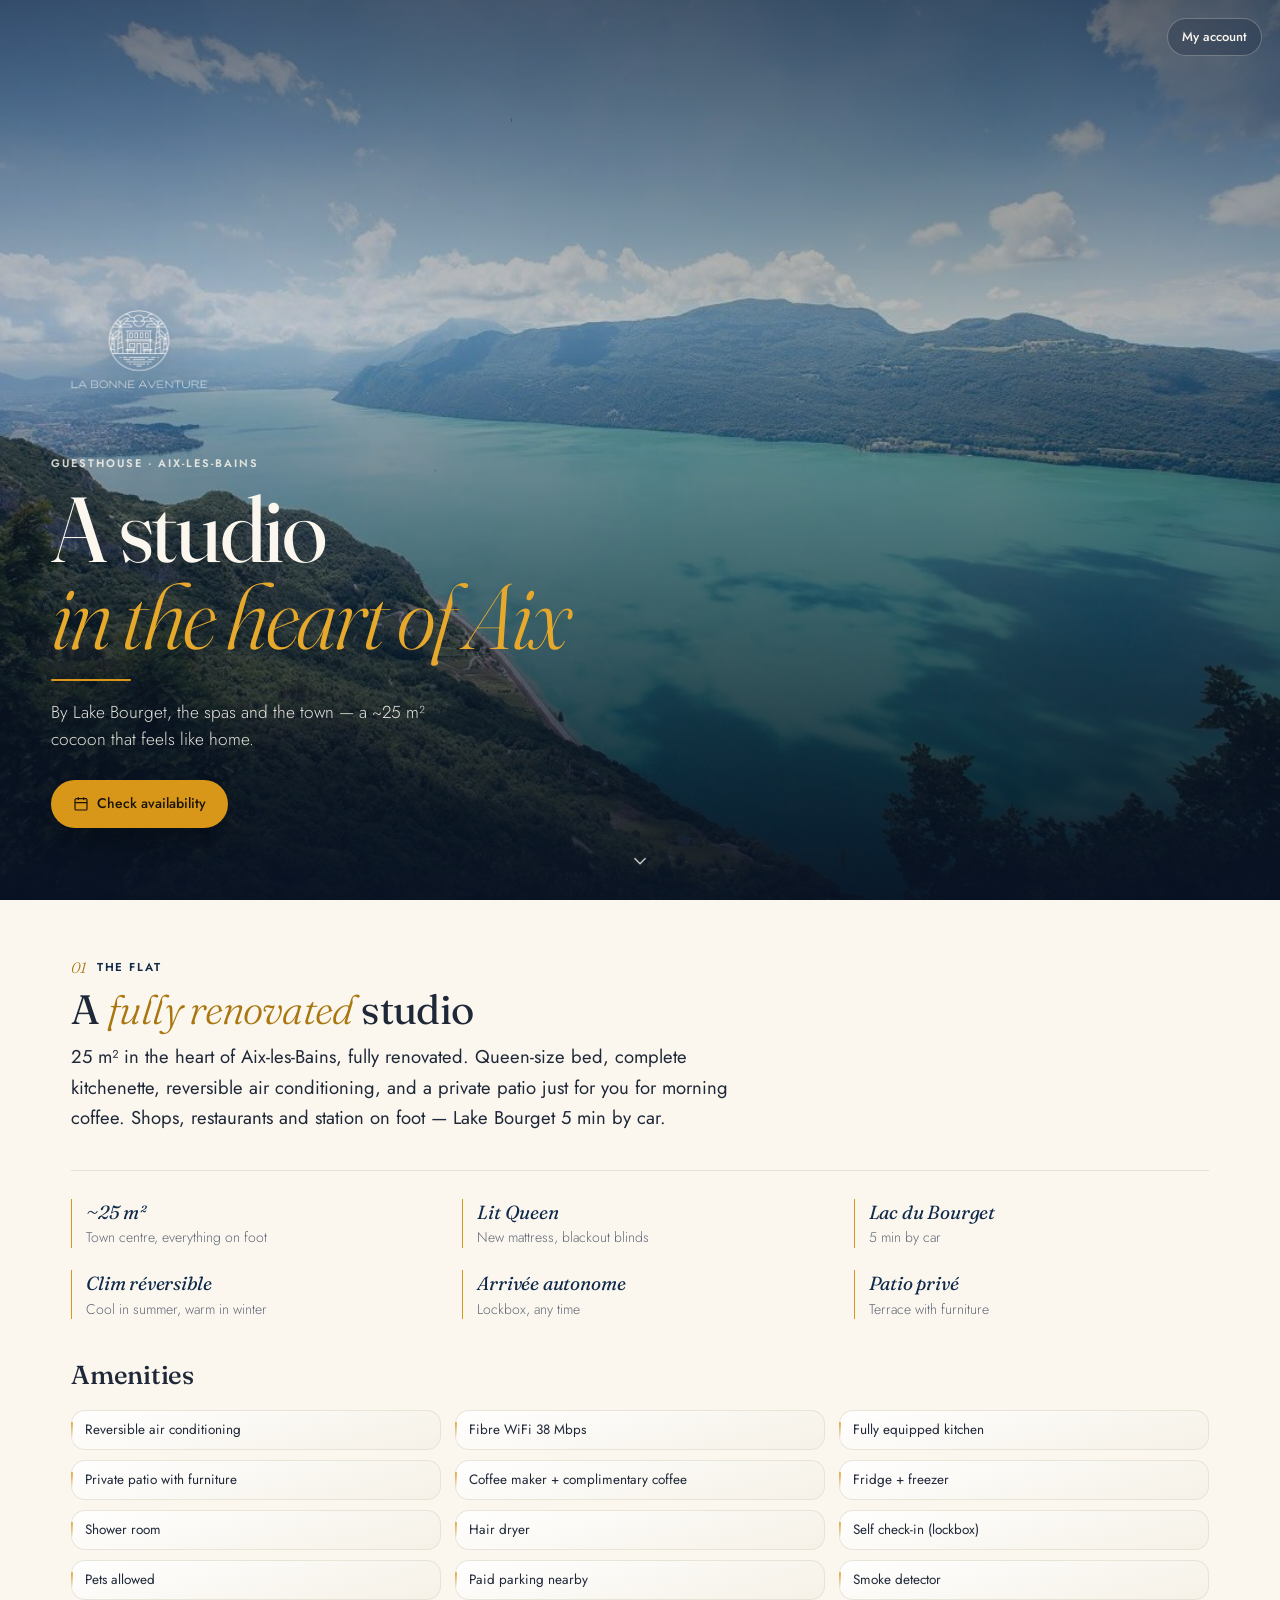
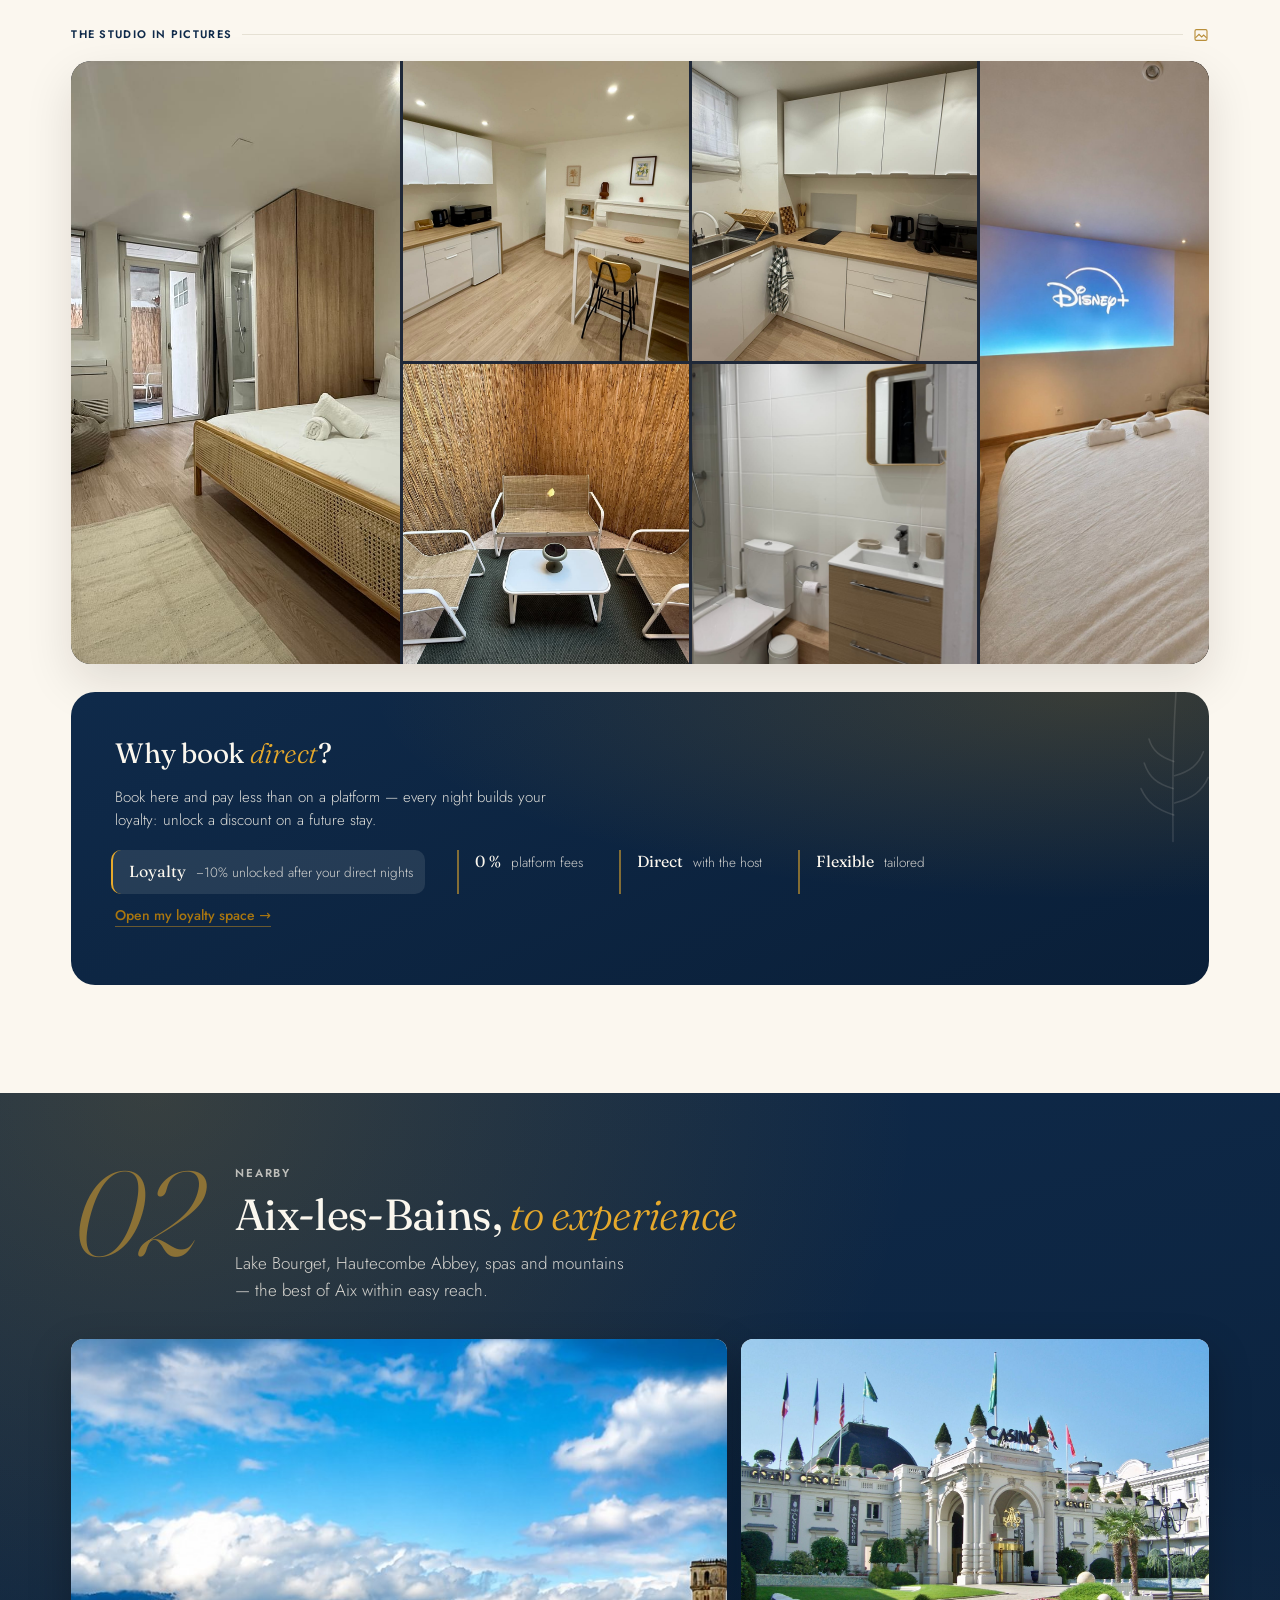
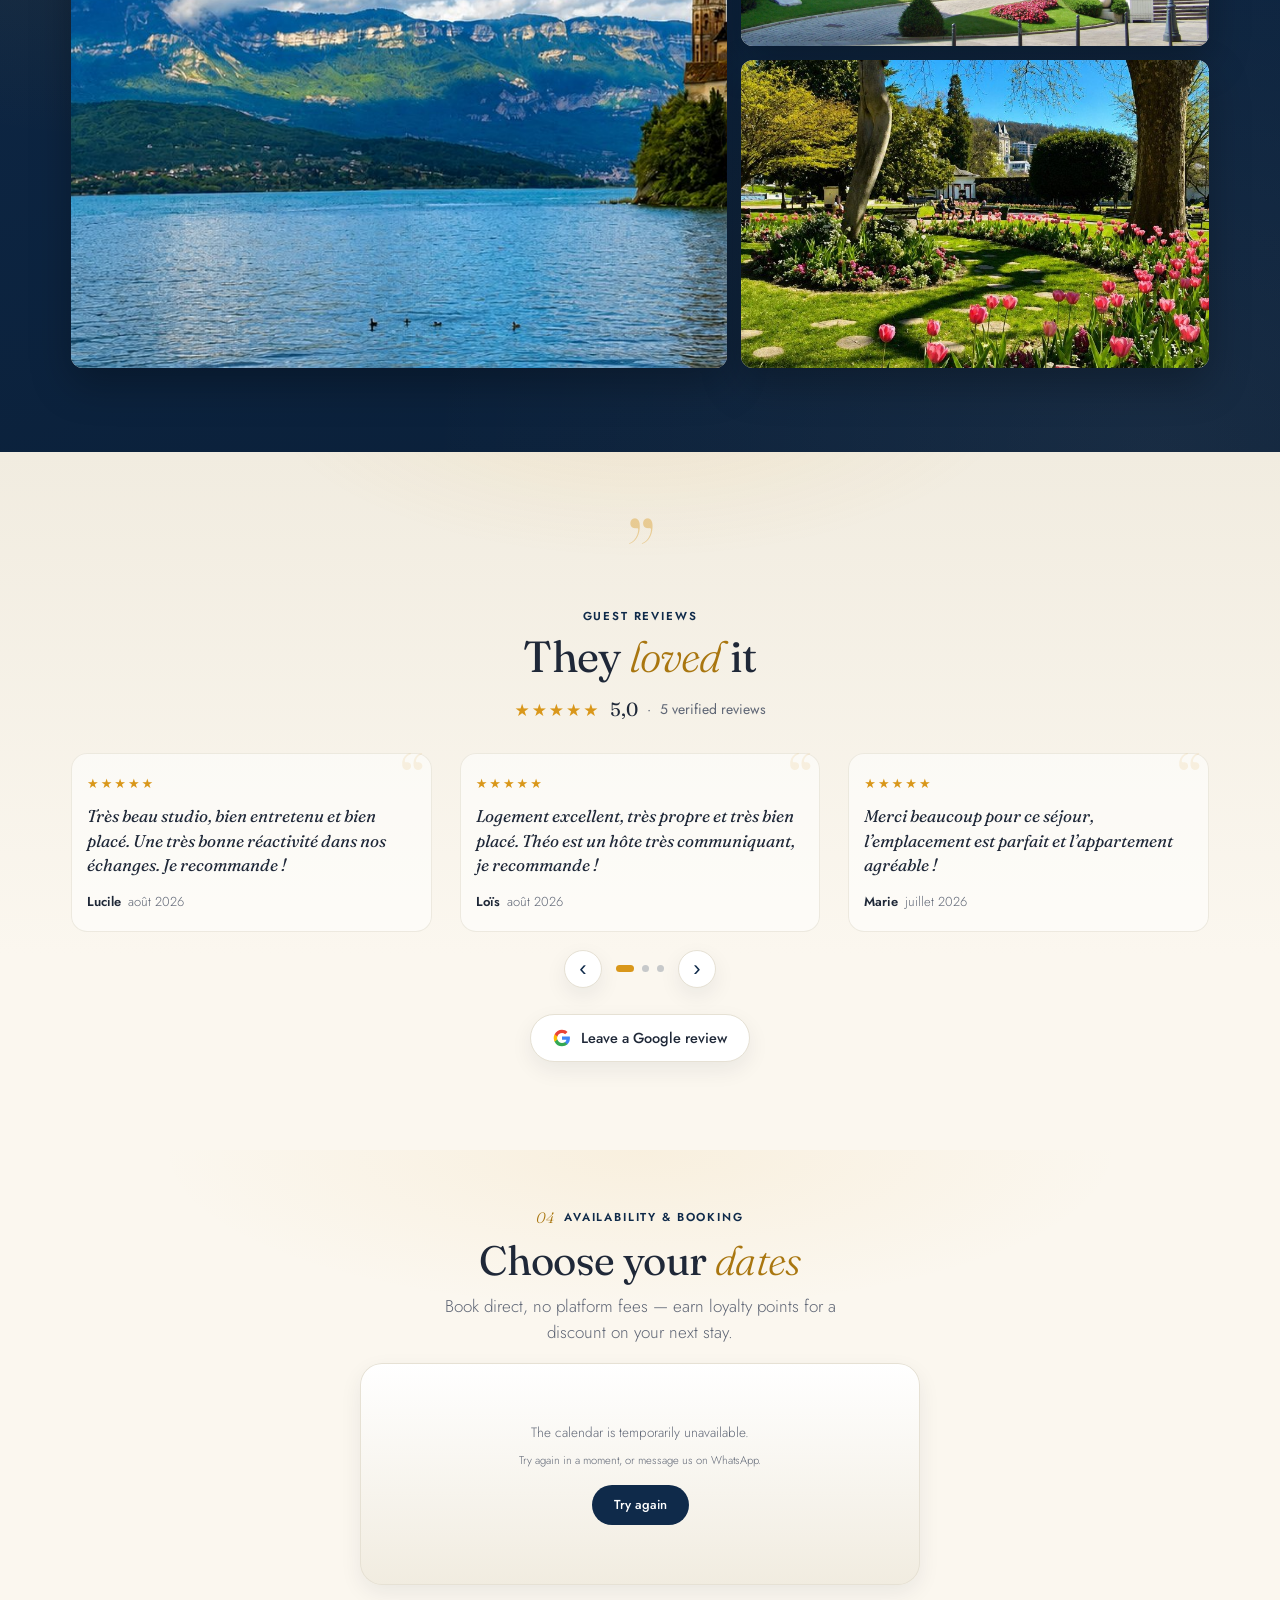
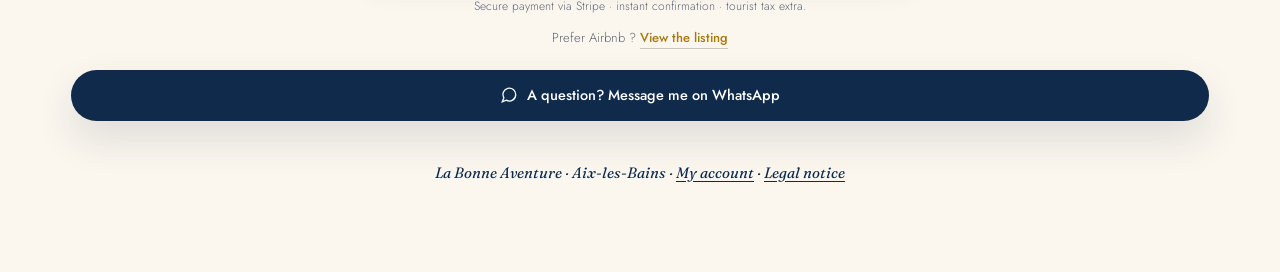
==== index.html @ d9a41406 "Prix du site = prix Airbnb du jour −15,5 % + 50 € de ménage (comme Airbnb) - airbnb-prices.js : rele" ====
<!DOCTYPE html>
<html lang="fr">
<head>
<meta charset="UTF-8">
<!-- Google tag (gtag.js) -->
<script async src="https://www.googletagmanager.com/gtag/js?id=G-4HX22H9KXF"></script>
<script>
  window.dataLayer = window.dataLayer || [];
  function gtag(){dataLayer.push(arguments);}
  gtag('js', new Date());
  gtag('config', 'G-4HX22H9KXF');
</script>
<meta name="viewport" content="width=device-width, initial-scale=1.0">
<title>La Bonne Aventure — Studio à Aix-les-Bains</title>
<meta name="description" content="Studio La Bonne Aventure à Aix-les-Bains — 25 m² rénové en hypercentre, patio privé, clim, wifi fibre. Près du lac et des thermes. Réservez sans frais de plateforme.">
<link rel="preconnect" href="https://fonts.googleapis.com">
<link rel="preconnect" href="https://fonts.gstatic.com" crossorigin>
<link href="https://fonts.googleapis.com/css2?family=Fraunces:ital,opsz,wght@0,9..144,300..600;1,9..144,300..500&family=Jost:wght@300;400;500;600&display=swap" rel="stylesheet">
<link rel="icon" type="image/png" href="assets/favicon.png">
<link rel="apple-touch-icon" href="assets/favicon.png">
<link rel="stylesheet" href="assets/site.css?v=30">
<link rel="stylesheet" href="assets/booking.css?v=9">
<style>
  img.hero-logo{width:148px!important;height:148px!important;max-width:148px!important;max-height:148px!important;object-fit:contain!important}
  @media(min-width:760px){img.hero-logo{width:176px!important;height:176px!important;max-width:176px!important;max-height:176px!important}}
  .hero-cta{display:flex;gap:10px;flex-wrap:wrap;margin-top:28px;position:relative;z-index:2}
  .hero-cta a{display:inline-flex;align-items:center;gap:8px;text-decoration:none;font-family:'Jost';font-weight:500;font-size:14px;padding:13px 22px;border-radius:30px;transition:transform .2s ease,background .2s ease,box-shadow .2s ease}
  .hero-cta .primary{background:var(--gold);color:#1a1408;box-shadow:0 12px 28px rgba(0,0,0,.28)}
  .hero-cta .primary:hover{transform:translateY(-2px);filter:brightness(1.05)}
  .hero-cta .ghost{background:rgba(251,247,241,.08);color:var(--cream);border:1px solid rgba(251,247,241,.38)}
  .hero-cta .ghost:hover{background:rgba(251,247,241,.16)}
  .hero-cta svg{width:16px;height:16px}
</style>
</head>
<body class="page-doc page-home">
<div class="app doc">

  <div class="scroll" id="main-scroll">
    <section class="page active">

      <div class="hero" id="hero">
        <div class="bg"><img src="assets/aix-aerial.jpg" onerror="this.onerror=null;this.src='assets/placeholder.svg'" alt="Aix-les-Bains — lac du Bourget et montagnes"></div>
        <div class="wash"></div>
        <div class="hero-top-bar">
          <a class="edge-link edge-light edge-in-hero" href="mon-compte.html" data-i18n="nav.account">Mon espace</a>
        </div>
        <div class="inner">
          <img class="hero-logo hero-in" style="--hi:0" src="assets/logo-white.png" width="176" height="176" alt="La Bonne Aventure">
          <div class="kick hero-in" style="--hi:1" data-i18n="hero.kick">Maison d'hôtes · Aix-les-Bains</div>
          <h1 class="hero-in" style="--hi:2"><span class="b" data-i18n="hero.h1.a">Un studio</span><span class="a" data-i18n="hero.h1.b">au cœur d'Aix</span></h1>
          <div class="rule hero-in" style="--hi:3"></div>
          <p class="hero-in" style="--hi:4" data-i18n="hero.p">Face au lac du Bourget, aux thermes et à la ville — un cocon ~25&nbsp;m² pour se sentir chez soi.</p>
          <div class="hero-cta hero-in" style="--hi:5">
            <a class="primary" href="#booking"><svg viewBox="0 0 24 24" fill="none" stroke="currentColor" stroke-width="1.8"><rect x="3" y="4" width="18" height="17" rx="2"/><path d="M8 2v4M16 2v4M3 10h18"/></svg><span data-i18n="hero.cta.book">Voir les disponibilités</span></a>
          </div>
        </div>
        <a class="scrollcue" href="#logement" aria-label="Découvrir le logement"><svg width="22" height="22" viewBox="0 0 24 24" fill="none" stroke="currentColor" stroke-width="1.6"><path d="M6 9l6 6 6-6"/></svg></a>
      </div>


      <div class="sec sec-logement body" id="logement">
        <div class="section-head reveal" style="--i:0"><span class="no">01</span><span class="kicker" data-i18n="sec.logement.kicker">Le logement</span></div>
        <h2 class="reveal" style="--i:0" data-i18n-html="sec.logement.h2">Un studio <span class="it">entièrement rénové</span></h2>
        <p class="pull reveal" style="--i:0" data-i18n="sec.logement.pull">25 m² en plein hypercentre d'Aix-les-Bains, refait à neuf. Lit queen size, kitchenette complète, clim réversible, et un patio privé rien qu'à vous pour le café du matin. Commerces, restaurants et gare à pied — le lac du Bourget à 5 min en voiture.</p>

        <ul class="facts reveal" style="--i:1">
          <li><b>~25 m²</b> <span data-i18n="fact.m2">Hypercentre, à pied de tout</span></li>
          <li><b>Lit Queen</b> <span data-i18n="fact.bed">Matelas neuf, stores occultants</span></li>
          <li><b>Lac du Bourget</b> <span data-i18n="fact.lake">À 5 min en voiture</span></li>
          <li><b>Clim réversible</b> <span data-i18n="fact.ac">Frais l'été, chaud l'hiver</span></li>
          <li><b>Arrivée autonome</b> <span data-i18n="fact.checkin">Boîte à clés 24h/24</span></li>
          <li><b>Patio privé</b> <span data-i18n="fact.extras">Terrasse avec mobilier</span></li>
        </ul>

        <!-- Équipements -->
        <div class="amenities reveal" style="--i:2">
          <h3 class="amenities-title" data-i18n="sec.amenities.h3">Équipements</h3>
          <ul class="amenities-grid">
            <li><span data-i18n="amen.ac">Climatisation réversible</span></li>
            <li><span data-i18n="amen.wifi">Wifi fibre 38 Mbps</span></li>
            <li><span data-i18n="amen.kitchen">Cuisine équipée</span></li>
            <li><span data-i18n="amen.patio">Patio privé avec mobilier</span></li>
            <li><span data-i18n="amen.coffee">Cafetière + café offert</span></li>
            <li><span data-i18n="amen.fridge">Réfrigérateur + congélateur</span></li>
            <li><span data-i18n="amen.shower">Salle d'eau avec douche</span></li>
            <li><span data-i18n="amen.hairdryer">Sèche-cheveux</span></li>
            <li><span data-i18n="amen.checkin">Arrivée autonome (boîte à clés)</span></li>
            <li><span data-i18n="amen.pets">Animaux acceptés</span></li>
            <li><span data-i18n="amen.parking">Parking payant à proximité</span></li>
            <li><span data-i18n="amen.smoke">Détecteur de fumée</span></li>
          </ul>
        </div>

        <!-- Galerie du studio (s'affiche dès que des photos studio-*.jpg sont déposées) -->
        <div data-gallery-section>
          <div class="divider reveal" style="--i:0"><span class="lab" data-i18n="gallery.studio">Le studio en images</span><span class="ln"></span><svg viewBox="0 0 24 24" fill="none" stroke="currentColor" stroke-width="1.7" stroke-linecap="round"><path d="M4 16l5-5 4 4 3-3 4 4"/><rect x="3" y="4" width="18" height="16" rx="2"/></svg></div>
          <div class="gallery gallery-mosaic" data-gallery>
            <a class="g-item g-lg reveal" style="--i:0" href="assets/studio-1.jpg" data-lb="Le coin nuit"><img src="assets/studio-1.jpg" alt="Chambre — lit double en rotin, linge en coton" loading="lazy"><span class="g-cap" data-i18n="cap.night">Le coin nuit</span></a>
            <a class="g-item reveal" style="--i:1" href="assets/studio-2.jpg" data-lb="Pièce à vivre"><img src="assets/studio-2.jpg" alt="Pièce à vivre et coin repas" loading="lazy"><span class="g-cap" data-i18n="cap.live">Pièce à vivre</span></a>
            <a class="g-item reveal" style="--i:2" href="assets/studio-3.jpg" data-lb="Cuisine équipée"><img src="assets/studio-3.jpg" alt="Cuisine équipée" loading="lazy"><span class="g-cap" data-i18n="cap.kitchen">Cuisine équipée</span></a>
            <a class="g-item reveal" style="--i:3" href="assets/studio-4.jpg" data-lb="La cour"><img src="assets/studio-4.jpg" alt="La cour — terrasse privée avec salon de jardin" loading="lazy"><span class="g-cap" data-i18n="cap.yard">La cour</span></a>
            <a class="g-item g-bottom reveal" style="--i:4" href="assets/studio-5.jpg" data-lb="Salle d'eau"><img src="assets/studio-5.jpg" alt="Salle d'eau" loading="lazy"><span class="g-cap" data-i18n="cap.bath">Salle d'eau</span></a>
            <a class="g-item g-tall reveal" style="--i:5" href="assets/studio-6.jpg" data-lb="Espace cinéma"><img src="assets/studio-6.jpg" alt="Espace cinéma — vidéoprojecteur grand écran face au lit" loading="lazy"><span class="g-cap" data-i18n="cap.cinema">Espace cinéma</span></a>
          </div>
        </div>

        <div class="why reveal" style="--i:2">
          <div class="frond" aria-hidden="true"><svg viewBox="0 0 120 200" fill="none" stroke="currentColor" stroke-width="2" stroke-linecap="round"><path d="M60 198 C60 150 58 95 64 8"/><path d="M61 165 C40 158 28 150 20 132"/><path d="M62 150 C84 144 96 136 104 118"/><path d="M60 132 C40 126 30 118 24 100"/><path d="M62 116 C82 110 92 102 98 86"/><path d="M61 98 C43 92 34 84 30 70"/></svg></div>
          <h3 data-i18n-html="why.h3">Pourquoi réserver <span class="it">en direct</span> ?</h3>
          <p data-i18n="why.p">En réservant ici, vous payez moins qu’une plateforme — et chaque nuit compte pour votre fidélité : débloquez une réduction sur un prochain séjour.</p>
          <ul class="pts">
            <li class="why-loyalty"><b data-i18n="why.loyalty.label">Fidélité</b> <span data-i18n="why.loyalty">−10&nbsp;% offerts après vos nuits en direct</span></li>
            <li><b>0&nbsp;%</b> <span data-i18n="why.fees">frais de plateforme</span></li>
            <li><b data-i18n="why.direct.label">Direct</b> <span data-i18n="why.direct">avec l'hôte</span></li>
            <li><b data-i18n="why.flex.label">Flexible</b> <span data-i18n="why.flex">sur mesure</span></li>
          </ul>
          <p class="why-cta"><a href="mon-compte.html" data-i18n="why.loyalty.cta">Voir mon espace fidélité →</a></p>
        </div>
      </div>

      <!-- Aux alentours — bandeau immersif -->
      <div class="sec sec-aix" id="alentours" data-gallery-section>
        <div class="sec-inner">
          <div class="sec-aix-head reveal" style="--i:0">
            <span class="sec-aix-no">02</span>
            <div>
              <span class="kicker" data-i18n="sec.aix.kicker">Aux alentours</span>
              <h2 data-i18n-html="sec.aix.h2">Aix-les-Bains, <span class="it">à vivre</span></h2>
              <p class="lede" data-i18n="sec.aix.lede">Lac du Bourget, abbaye d’Hautecombe, thermes et montagnes — le meilleur d’Aix à portée de main.</p>
            </div>
          </div>
          <div class="gallery gallery-trio">
            <a class="g-item g-lg reveal" style="--i:0" href="assets/hautecombe-wide.jpg?v=2" data-lb="Abbaye d’Hautecombe"><img src="assets/hautecombe-wide.jpg?v=2" alt="Abbaye d’Hautecombe sur le lac du Bourget" loading="lazy"><span class="g-cap" data-i18n="cap.hautecombe">Abbaye d’Hautecombe</span></a>
            <a class="g-item reveal" style="--i:1" href="assets/casino.jpg" data-lb="Casino Grand Cercle"><img src="assets/casino.jpg" alt="Casino Grand Cercle d'Aix-les-Bains" loading="lazy"><span class="g-cap" data-i18n="cap.casino">Casino Grand Cercle</span></a>
            <a class="g-item reveal" style="--i:2" href="assets/aix-jardins.jpg" data-lb="Jardins fleuris"><img src="assets/aix-jardins.jpg" alt="Jardins fleuris d'Aix-les-Bains" loading="lazy"><span class="g-cap" data-i18n="cap.jardins">Jardins fleuris</span></a>
          </div>
        </div>
      </div>

      <!-- Avis — mise en avant typographique -->
      <div class="sec sec-avis">
        <div class="sec-inner">
          <div class="sec-avis-head reveal" style="--i:0">
            <span class="sec-avis-mark" aria-hidden="true">”</span>
            <div class="kicker" data-i18n="sec.avis.kicker">Avis des voyageurs</div>
            <h2 data-i18n-html="sec.avis.h2">Ils ont <span class="it">adoré</span></h2>
            <div class="rev-summary"><span class="rev-stars" aria-label="5 sur 5">★★★★★</span> <b>5,0</b> · <span data-i18n="sec.avis.summary">5 avis vérifiés</span></div>
          </div>

          <div class="reviews-carousel reveal" style="--i:1" data-reviews aria-roledescription="carrousel" aria-label="Avis des voyageurs" data-i18n-aria="sec.avis.carousel">
            <div class="reviews-viewport">
              <div class="reviews-track">
                <figure class="review">
                  <span class="quote-mark" aria-hidden="true">“</span>
                  <div class="rev-stars" aria-label="5 étoiles sur 5">★★★★★</div>
                  <blockquote>Très beau studio, bien entretenu et bien placé. Une très bonne réactivité dans nos échanges. Je recommande !</blockquote>
                  <figcaption><b>Lucile</b><span>août 2026</span></figcaption>
                </figure>
                <figure class="review">
                  <span class="quote-mark" aria-hidden="true">“</span>
                  <div class="rev-stars" aria-label="5 étoiles sur 5">★★★★★</div>
                  <blockquote>Logement excellent, très propre et très bien placé. Théo est un hôte très communiquant, je recommande !</blockquote>
                  <figcaption><b>Loïs</b><span>août 2026</span></figcaption>
                </figure>
                <figure class="review">
                  <span class="quote-mark" aria-hidden="true">“</span>
                  <div class="rev-stars" aria-label="5 étoiles sur 5">★★★★★</div>
                  <blockquote>Merci beaucoup pour ce séjour, l’emplacement est parfait et l’appartement agréable !</blockquote>
                  <figcaption><b>Marie</b><span>juillet 2026</span></figcaption>
                </figure>
                <figure class="review">
                  <span class="quote-mark" aria-hidden="true">“</span>
                  <div class="rev-stars" aria-label="5 étoiles sur 5">★★★★★</div>
                  <blockquote>Super logement en plein centre d’Aix-les-Bains, rapport qualité-prix imbattable. Je recommande.</blockquote>
                  <figcaption><b>Lisa</b><span>juillet 2026</span></figcaption>
                </figure>
                <figure class="review">
                  <span class="quote-mark" aria-hidden="true">“</span>
                  <div class="rev-stars" aria-label="5 étoiles sur 5">★★★★★</div>
                  <blockquote>Bel appartement, bien équipé.</blockquote>
                  <figcaption><b>Roselyne</b><span>juillet 2026</span></figcaption>
                </figure>
              </div>
            </div>
            <div class="reviews-controls">
              <button type="button" class="reviews-prev" aria-label="Avis précédent" data-i18n-aria="sec.avis.prev">‹</button>
              <div class="reviews-dots" role="tablist" aria-label="Pagination des avis"></div>
              <button type="button" class="reviews-next" aria-label="Avis suivant" data-i18n-aria="sec.avis.next">›</button>
            </div>
          </div>

          <div class="rev-cta reveal" style="--i:1;text-align:center;margin-top:26px">
            <a class="btn-review" href="https://g.page/r/CRRMJmt3MQ5bEAE/review" target="_blank" rel="noopener">
              <svg width="18" height="18" viewBox="0 0 24 24" aria-hidden="true"><path fill="#4285F4" d="M22.56 12.25c0-.78-.07-1.53-.2-2.25H12v4.26h5.92a5.06 5.06 0 0 1-2.2 3.32v2.77h3.57c2.08-1.92 3.28-4.74 3.28-8.1z"/><path fill="#34A853" d="M12 23c2.97 0 5.46-.98 7.28-2.66l-3.57-2.77c-.98.66-2.23 1.06-3.71 1.06-2.86 0-5.29-1.93-6.16-4.53H2.18v2.84A11 11 0 0 0 12 23z"/><path fill="#FBBC05" d="M5.84 14.1a6.6 6.6 0 0 1 0-4.2V7.06H2.18a11 11 0 0 0 0 9.88l3.66-2.84z"/><path fill="#EA4335" d="M12 5.38c1.62 0 3.06.56 4.21 1.64l3.15-3.15C17.45 2.09 14.97 1 12 1 7.7 1 3.99 3.47 2.18 7.06l3.66 2.84C6.71 7.3 9.14 5.38 12 5.38z"/></svg>
              <span data-i18n="sec.avis.google">Laisser un avis Google</span>
            </a>
          </div>
        </div>
      </div>

      <div class="sec sec-book body" id="booking">
        <div class="sec-book-head reveal" style="--i:0">
          <div class="section-head"><span class="no">04</span><span class="kicker" data-i18n="sec.book.kicker">Disponibilités &amp; réservation</span></div>
          <h2 data-i18n-html="sec.book.h2">Choisissez vos <span class="it">dates</span></h2>
          <p class="lede" data-i18n="sec.book.lede">Réservation en direct, sans frais de plateforme — cumulez des points fidélité pour une réduction sur votre prochain séjour.</p>
        </div>
        <div class="book-card reveal" style="--i:1">
          <div id="booking-widget">
            <div class="book-fallback" data-i18n-html="sec.book.fallback">Chargement du calendrier de réservation…<br><small>Si rien ne s'affiche, vérifiez votre connexion ou réessayez.</small></div>
          </div>
        </div>
        <p class="fineprint reveal" style="--i:1" data-i18n="sec.book.fine">Paiement sécurisé par Stripe · confirmation immédiate · taxe de séjour en supplément.</p>

        <p class="book-airbnb reveal" style="--i:2" data-i18n-html="sec.book.airbnb">Vous préférez passer par Airbnb&nbsp;? <a href="https://www.airbnb.fr/h/labonneaventure" target="_blank" rel="noopener">Voir l’annonce</a></p>

        <a class="cta reveal" style="--i:2;margin-top:22px" href="https://wa.me/33650929827" target="_blank" rel="noopener">
          <svg viewBox="0 0 24 24" fill="none" stroke="currentColor" stroke-width="1.7"><path d="M21 11.5a8.5 8.5 0 01-12.6 7.4L3 21l2.2-5.3A8.5 8.5 0 1121 11.5z"/></svg>
          <span data-i18n="sec.book.whatsapp">Une question ? Écrivez-moi sur WhatsApp</span>
        </a>

        <div class="footer-credit reveal" style="--i:3">
          <span><span data-i18n="footer.credit">La Bonne Aventure · Aix-les-Bains ·</span> <a href="mon-compte.html" data-i18n="nav.account">Mon espace</a> · <a href="mentions-legales.html" data-i18n="nav.legal">Mentions légales</a></span>
        </div>
      </div>

    </section>
  </div>

</div>

<script src="assets/i18n.js?v=14"></script>
<script src="assets/reveal.js" defer></script>
<script src="assets/gallery.js?v=5" defer></script>
<script src="assets/reviews.js?v=2" defer></script>
<script src="assets/booking.js?v=14" defer></script>
</body>
</html>
---- assets/site.css ----
/* ==========================================================================
   La Bonne Aventure — feuille de style partagée (site.css)
   Reconstituée à partir des pages index / extras / guide.
   Identité : chaleureuse, tropicale-alpine. Fraunces (serif) + Jost (sans).
   ========================================================================== */

:root{
  /* Palette de marque : navy #0f2a4a + or #d9971a, fond crème */
  --cream:#FBF7EF;
  --cream2:#F1ECE0;
  --paper:#FFFFFF;
  --ink:#1f2838;         /* texte principal (navy foncé) */
  --ink-soft:#5f6675;
  --green:#0f2a4a;       /* navy — surfaces profondes / marque */
  --green-deep:#0a1f38;
  --clay:#0f2a4a;        /* boutons principaux (navy, texte blanc) */
  --clay-soft:#e6a92c;   /* accents dorés sur fond sombre (héros) */
  --gold:#d9971a;        /* or de marque */
  --gold-deep:#a9760f;   /* or foncé, lisible sur crème (grands accents) */
  --sage:#5f8a6a;        /* vert discret (réductions) */
  --sage-soft:#AEC4A6;
  --line:#E6E1D4;
  --line-soft:#F0ECE1;
  --sh:0 18px 40px rgba(15,30,55,.12);
  --sh-soft:0 8px 22px rgba(15,30,55,.07);
  --r:18px;
  --ease:cubic-bezier(.22,.7,.2,1);
}

*{box-sizing:border-box}
html{-webkit-text-size-adjust:100%}
body{
  margin:0;
  background:
    radial-gradient(1200px 600px at 10% -10%,rgba(217,151,26,.08),transparent 55%),
    radial-gradient(900px 500px at 100% 0%,rgba(15,42,74,.07),transparent 50%),
    #E8E1D2;
  color:var(--ink);
  font-family:'Jost',system-ui,-apple-system,Segoe UI,Roboto,sans-serif;
  font-weight:400;
  line-height:1.55;
  -webkit-font-smoothing:antialiased;
}
img{max-width:100%;display:block}
a{color:inherit}

/* ---------- Cadre application (mobile-first, centré) ---------- */
.app{
  position:relative;
  max-width:468px;
  margin:0 auto;
  min-height:100vh;
  background:
    linear-gradient(180deg,rgba(255,255,255,.35),transparent 180px),
    var(--cream);
  box-shadow:0 0 60px rgba(15,30,55,.12);
  overflow:hidden;
  display:flex;
  flex-direction:column;
}
.app.doc{min-height:100vh}

/* ---------- Barre supérieure ---------- */
.topbar{
  position:sticky;top:0;z-index:40;
  display:flex;align-items:center;justify-content:space-between;gap:10px;
  padding:12px 16px;
  background:rgba(251,247,238,.86);
  backdrop-filter:blur(12px) saturate(1.1);
  border-bottom:1px solid var(--line-soft);
  transition:background .35s var(--ease),border-color .35s ease,color .35s ease,box-shadow .35s ease;
}
.tb-actions{display:flex;align-items:center;gap:8px}
.tb-brand{display:inline-flex;align-items:center;gap:8px;color:var(--green);font-weight:500;text-decoration:none}
.tb-logo{
  width:52px !important;height:52px !important;
  max-width:52px !important;max-height:52px !important;
  aspect-ratio:1 / 1;object-fit:contain;flex-shrink:0;display:block;
}
.tb-act{
  display:inline-flex;align-items:center;gap:6px;text-decoration:none;
  color:var(--green);font-weight:500;font-size:13px;
  padding:7px 13px;border:1px solid var(--line);border-radius:22px;background:var(--paper);
  transition:background .2s ease,border-color .2s ease,color .2s ease,transform .2s ease;
}
.tb-act svg{width:16px;height:16px}

/* Lien discret en coin — remplace les topbars */
.edge-link{
  position:fixed;top:16px;left:16px;z-index:40;
  display:inline-flex;align-items:center;gap:6px;
  font-family:'Jost',sans-serif;font-weight:500;font-size:13px;
  color:var(--green);text-decoration:none;
  padding:8px 14px;border-radius:999px;
  background:rgba(251,247,238,.92);
  border:1px solid var(--line-soft);
  backdrop-filter:blur(10px);
  box-shadow:0 8px 24px rgba(15,30,55,.08);
}
.edge-link:hover{border-color:var(--gold);background:#fff}
.edge-link.edge-light{
  top:18px;right:18px;left:auto;
  color:#FBF7EE;
  background:rgba(15,30,55,.28);
  border-color:rgba(251,247,238,.28);
  box-shadow:none;
}
.edge-link.edge-light:hover{background:rgba(15,30,55,.42);border-color:rgba(251,247,238,.5)}
/* Accueil : langues + Mon espace côte à côte (plus de chevauchement) */
.hero-top-bar{
  position:fixed;top:18px;right:18px;z-index:40;
  display:flex;align-items:center;justify-content:flex-end;gap:8px;
  max-width:calc(100vw - 24px);
  flex-wrap:wrap;
}
.hero-top-bar .edge-link.edge-light,
.hero-top-bar .lba-lang-hero{
  position:static;top:auto;right:auto;left:auto;
}
.footer-credit a{color:inherit;text-decoration:underline;text-underline-offset:3px}

/* Accueil : barre crème (legacy, pages sans topbar) */
.page-home .topbar.topbar-over{
  background:rgba(251,247,238,.88);
  border-bottom-color:rgba(230,225,212,.7);
  backdrop-filter:blur(12px) saturate(1.1);
  color:var(--ink);
  box-shadow:none;
}
.page-home .topbar.topbar-over .tb-act{
  color:var(--green);background:var(--paper);border-color:var(--line);
}
.page-home .topbar.topbar-over.is-solid{
  background:rgba(251,247,238,.97);
  border-bottom-color:var(--line-soft);
  box-shadow:0 8px 24px rgba(15,30,55,.06);
}

/* ---------- Navigation à onglets (guide) ---------- */
.nav{
  position:sticky;top:0;z-index:35;
  display:flex;gap:2px;overflow-x:auto;scrollbar-width:none;
  padding:8px 10px;background:rgba(251,247,238,.92);backdrop-filter:blur(10px);
  border-bottom:1px solid var(--line-soft);
}
.nav::-webkit-scrollbar{display:none}
.nav button{
  flex:0 0 auto;display:inline-flex;flex-direction:column;align-items:center;gap:3px;
  border:0;background:transparent;cursor:pointer;color:var(--ink-soft);
  font-family:'Jost';font-weight:500;font-size:11px;letter-spacing:.02em;
  padding:6px 12px;border-radius:12px;transition:.2s;
}
.nav button .ico{display:inline-flex}
.nav button svg{width:19px;height:19px;stroke-width:1.7}
.nav button.on{color:var(--gold-deep);background:rgba(217,151,26,.12)}
.nav button.ext-link{color:var(--green)}

/* ---------- Zone défilante & pages ---------- */
.scroll{flex:1;overflow-y:auto;-webkit-overflow-scrolling:touch}
.page{display:none;animation:pageIn .4s ease}
.page.active{display:block}
@keyframes pageIn{from{opacity:0}to{opacity:1}}

.body{padding:36px 20px 72px}

/* ---------- Titres & introductions ---------- */
.section-head{display:flex;align-items:center;gap:10px;margin-bottom:8px}
.section-head .no{
  font-family:'Fraunces',serif;font-style:italic;font-weight:300;
  font-size:15px;color:var(--clay);letter-spacing:.02em;
}
.kicker{
  font-family:'Jost';font-weight:600;text-transform:uppercase;
  letter-spacing:.16em;font-size:11.5px;color:var(--green);
}
h1,h2,h3,h4{margin:0;font-family:'Fraunces',serif;color:var(--ink);font-weight:400}
h2{font-size:30px;line-height:1.1;letter-spacing:-.015em;margin:2px 0 10px}
.it{font-style:italic;color:var(--clay);font-weight:300}
.lede{font-size:15.5px;color:var(--ink-soft);font-weight:300;margin:0 0 14px;max-width:42ch;line-height:1.55}
.copy{max-width:58ch;color:var(--ink-soft);font-weight:300;font-size:14.5px;line-height:1.65;margin:0 0 8px}

.pull{font-size:16.5px;line-height:1.6;color:var(--ink);margin:8px 0 6px;max-width:54ch}
.pull .drop{
  float:left;font-family:'Fraunces',serif;font-size:52px;line-height:.8;
  color:var(--gold-deep);padding:6px 10px 0 0;font-weight:400;
}
.sign{font-family:'Fraunces',serif;font-style:italic;color:var(--green);font-size:18px;margin:2px 0 18px}

/* Faits logement — liste éditoriale, sans cartes */
.facts{
  list-style:none;margin:28px 0 10px;padding:20px 0 4px;
  display:grid;grid-template-columns:1fr 1fr;gap:18px 28px;
  border-top:1px solid var(--line);
}
.facts li{
  margin:0;padding:0 0 0 14px;
  border-left:1.5px solid var(--gold);
  font-size:13.5px;font-weight:300;color:var(--ink-soft);line-height:1.4;
}
.facts b{
  display:block;
  font-family:'Fraunces',serif;font-style:italic;font-weight:400;
  font-size:17px;color:var(--green);margin-bottom:3px;letter-spacing:-.01em;
}

/* ---------- Hero ---------- */
.hero{position:relative;overflow:hidden;min-height:100svh;min-height:100vh;display:flex;color:#FBF7EE}
.hero .bg,.hero .bg img{position:absolute;inset:0;width:100%;height:100%;object-fit:cover}
.hero .wash{
  position:absolute;inset:0;
  background:
    linear-gradient(180deg,rgba(8,20,40,.62) 0%,rgba(15,42,74,.22) 36%,rgba(8,18,36,.93) 100%),
    radial-gradient(ellipse at 70% 20%,rgba(217,151,26,.14),transparent 55%);
}
.hero .frond{position:absolute;top:8%;right:-18px;width:140px;height:230px;color:rgba(251,247,238,.22);opacity:.95;pointer-events:none}
.hero .frond svg{width:100%;height:100%}
.hero .inner{position:relative;z-index:2;margin-top:auto;padding:88px 22px 56px;width:100%}
.hero-logo{
  width:148px !important;height:148px !important;
  max-width:148px !important;max-height:148px !important;
  aspect-ratio:1 / 1;object-fit:contain;display:block;
  margin-bottom:18px;filter:drop-shadow(0 8px 24px rgba(6,16,32,.55));
}
.hero-logo.hero-in{
  transform:none;
  animation:heroFade .9s var(--ease) forwards;
  animation-delay:calc(.18s + var(--hi,0) * .1s);
}
@keyframes heroFade{to{opacity:1}}
.hero .kick{
  font-family:'Jost';font-weight:600;text-transform:uppercase;letter-spacing:.18em;
  font-size:11px;color:rgba(251,247,238,.82);margin-bottom:14px;
}
.hero h1{
  color:#FBF7EE;font-size:clamp(44px,12vw,54px);line-height:.95;letter-spacing:-.025em;
  display:flex;flex-direction:column;
}
.hero h1 .a{font-style:italic;color:var(--clay-soft);font-weight:300}
.hero h1 em{font-style:italic;color:var(--clay-soft);font-weight:300}
.hero .rule{width:56px;height:2px;background:var(--gold);margin:18px 0;border-radius:2px}
.hero p{font-size:15.5px;font-weight:300;color:rgba(251,247,238,.9);max-width:32ch;margin:0;line-height:1.55}
.scrollcue{
  position:absolute;left:50%;bottom:18px;transform:translateX(-50%);z-index:3;
  color:rgba(251,247,238,.78);animation:bob 1.8s ease-in-out infinite;
  text-decoration:none;display:inline-flex;
}
@keyframes bob{0%,100%{transform:translate(-50%,0)}50%{transform:translate(-50%,7px)}}

/* Entrée échelonnée du contenu héro */
.hero-in{opacity:0;transform:translateY(18px);animation:heroRise .9s var(--ease) forwards;animation-delay:calc(.18s + var(--hi,0) * .1s)}
@keyframes heroRise{to{opacity:1;transform:none}}

/* Hero réduit (page Urgences) */
.up-hero{
  position:relative;overflow:hidden;padding:38px 22px 26px;
  background:linear-gradient(160deg,var(--green) 0%,var(--green-deep) 100%);color:#FBF7EE;
}
.up-hero .frond{position:absolute;top:-8px;right:-10px;width:110px;height:190px;color:rgba(251,247,238,.16)}
.up-hero .frond svg{width:100%;height:100%}
.up-hero .kick{font-family:'Jost';font-weight:600;text-transform:uppercase;letter-spacing:.14em;font-size:11px;color:rgba(251,247,238,.8);margin-bottom:6px}
.up-hero h1{color:#FBF7EE;font-size:31px;line-height:1.05}
.up-hero h1 em{font-style:italic;color:var(--clay-soft);font-weight:300;display:block}
.up-hero p{font-size:13.5px;font-weight:300;color:rgba(251,247,238,.85);margin:10px 0 0}

/* ---------- Boutons / CTA ---------- */
.cta{
  display:flex;align-items:center;justify-content:center;gap:9px;
  width:100%;margin-top:14px;text-decoration:none;cursor:pointer;
  font-family:'Jost';font-weight:500;font-size:14.5px;
  padding:14px 20px;border-radius:30px;
  background:var(--clay);color:#fff;box-shadow:var(--sh);border:0;
  transition:transform .15s ease,box-shadow .15s ease;
}
.cta:hover{transform:translateY(-1px)}
.cta svg{width:18px;height:18px}
.cta.ghost{background:transparent;color:var(--green);border:1px solid var(--line);box-shadow:none}

.note{font-size:12.5px;color:var(--ink-soft);font-weight:300;line-height:1.5;margin:12px 2px 0}
.fineprint{font-size:12px;color:var(--ink-soft);font-weight:300;text-align:center;margin:12px 0 0}
.book-airbnb{
  text-align:center;margin:14px 0 0;font-family:'Jost',sans-serif;
  font-size:13px;font-weight:300;color:var(--ink-soft);line-height:1.45;
}
.book-airbnb a{
  color:var(--ink);font-weight:500;text-decoration:none;
  border-bottom:1px solid rgba(26,20,8,.22);padding-bottom:1px;
  transition:border-color .18s ease,color .18s ease;
}
.book-airbnb a:hover{color:var(--gold-deep,#a9760f);border-bottom-color:var(--gold-deep,#a9760f)}

/* ---------- Statistiques (arrivée/départ) ---------- */
.stat-wrap{display:flex;gap:12px;margin:20px 0 6px}
.stat{flex:1;text-align:center;padding:16px 10px;border:1px solid var(--line);border-radius:var(--r);background:var(--paper)}
.stat .sk{font-family:'Jost';text-transform:uppercase;letter-spacing:.12em;font-size:10.5px;color:var(--green);font-weight:600}
.stat .sv{font-family:'Fraunces',serif;font-size:27px;color:var(--ink);margin:3px 0}
.stat .sx{font-size:11px;color:var(--ink-soft);font-weight:300}

/* ---------- Amenities (legacy / autres pages) ---------- */
.amen{display:grid;grid-template-columns:1fr 1fr;gap:10px;margin:22px 0 8px}
.amen .a{
  padding:16px 14px 15px;border:0;border-radius:var(--r);
  background:linear-gradient(165deg,rgba(255,255,255,.92),rgba(241,236,224,.55));
  box-shadow:inset 0 0 0 1px rgba(230,225,212,.8);
  position:relative;overflow:hidden;
}
.amen .a::before{
  content:"";position:absolute;left:0;top:14px;bottom:14px;width:2px;
  background:linear-gradient(180deg,var(--gold),transparent);border-radius:2px;opacity:.75;
}
.amen .ai{width:34px;height:34px;display:inline-flex;align-items:center;justify-content:center;border-radius:11px;background:rgba(15,42,74,.07);color:var(--green);margin-bottom:9px}
.amen .ai svg{width:19px;height:19px}
.amen b{display:block;font-family:'Jost';font-weight:600;font-size:13.5px;color:var(--ink);margin-bottom:3px}
.amen span{font-size:12px;color:var(--ink-soft);font-weight:300;line-height:1.45}

/* Accueil — grille équipements (sans emojis) */
.amenities{margin:28px 0 8px}
.amenities-title{
  font-family:'Fraunces',serif;font-weight:500;font-size:22px;color:var(--ink);
  margin:0 0 14px;letter-spacing:-.01em;
}
.amenities-grid{
  list-style:none;margin:0;padding:0;
  display:grid;grid-template-columns:1fr 1fr;gap:8px 12px;
}
.amenities-grid li{
  font-family:'Jost',sans-serif;font-size:13.5px;font-weight:400;color:var(--ink);
  padding:11px 12px 11px 14px;border-radius:14px;
  background:linear-gradient(165deg,#fff,rgba(241,236,224,.55));
  box-shadow:inset 0 0 0 1px rgba(230,225,212,.85);
  position:relative;line-height:1.35;
}
.amenities-grid li::before{
  content:"";position:absolute;left:0;top:12px;bottom:12px;width:2px;
  background:linear-gradient(180deg,var(--gold),transparent);border-radius:2px;opacity:.8;
}
@media (min-width:760px){
  .amenities-grid{grid-template-columns:repeat(3,1fr);gap:10px 14px}
  .amenities-title{font-size:26px}
}

/* ---------- Bloc « pourquoi réserver en direct » ---------- */
.why{position:relative;overflow:hidden;margin:28px 0 8px;padding:28px 22px;
  border-radius:24px;
  background:
    radial-gradient(ellipse at 90% 0%,rgba(217,151,26,.22),transparent 50%),
    linear-gradient(155deg,var(--green) 0%,var(--green-deep) 100%);
  color:#FBF7EE;
}
.why .frond{position:absolute;top:-14px;right:-12px;width:96px;height:170px;color:rgba(251,247,238,.12);pointer-events:none}
.why .frond svg{width:100%;height:100%}
.why h3{color:#FBF7EE;font-size:23px;position:relative;letter-spacing:-.01em}
.why h3 .it{color:var(--clay-soft)}
.why p{font-size:14px;font-weight:300;color:rgba(251,247,238,.88);margin:10px 0 18px;position:relative;max-width:42ch;line-height:1.55}
.why .pts{list-style:none;margin:0;padding:0;display:flex;flex-direction:column;gap:12px;position:relative}
.why .pts li{
  font-size:13.5px;color:rgba(251,247,238,.82);font-weight:300;
  padding:0 0 0 14px;border-left:2px solid rgba(230,169,44,.55);line-height:1.45;
}
.why .pts b{font-family:'Fraunces',serif;font-size:16px;color:#FBF7EE;font-weight:400;margin-right:6px}
.why .pts li.why-loyalty{
  background:rgba(251,247,238,.1);
  border-radius:10px;
  padding:10px 12px 10px 16px;
  margin:0 -4px;
  border-left-color:var(--clay-soft);
}
.why-cta{margin:18px 0 0;position:relative}
.why-cta a{
  color:var(--clay-soft);
  font-size:14px;font-weight:500;
  text-decoration:none;
  border-bottom:1px solid rgba(217,151,26,.45);
  padding-bottom:1px;
}
.why-cta a:hover{border-bottom-color:var(--clay-soft)}

/* ---------- Carte de réservation (widget) ---------- */
.book-card{
  margin:12px 0 4px;padding:14px;
  border:0;border-radius:22px;
  background:linear-gradient(180deg,#fff,var(--cream2));
  box-shadow:var(--sh-soft),inset 0 0 0 1px var(--line);
  min-height:120px;
}
.book-fallback{padding:34px 16px;text-align:center;color:var(--ink-soft);font-size:13.5px;font-weight:300}
.book-fallback small{color:#9a9384}

/* ---------- Séparateur décoratif ---------- */
.divider{display:flex;align-items:center;gap:10px;margin:26px 0 14px}
.divider .lab{font-family:'Jost';font-weight:600;text-transform:uppercase;letter-spacing:.12em;font-size:11px;color:var(--green);white-space:nowrap}
.divider .ln{flex:1;height:1px;background:var(--line)}
.divider svg{width:16px;height:16px;color:var(--clay);opacity:.8}

/* ---------- Timeline d'arrivée ---------- */
.path{margin:6px 0}
.steps.timeline{position:relative;padding-left:6px}
.step{display:flex;gap:14px;padding:0 0 18px 0;position:relative}
.step:not(:last-child)::before{content:"";position:absolute;left:15px;top:32px;bottom:2px;width:2px;background:var(--line)}
.step .num{flex:0 0 32px;width:32px;height:32px;border-radius:50%;background:var(--clay);color:#fff;
  display:flex;align-items:center;justify-content:center;font-family:'Fraunces',serif;font-size:15px;z-index:1}
.step b{display:block;font-family:'Jost';font-weight:600;font-size:14px;color:var(--ink);margin-bottom:2px}
.step span{font-size:12.5px;color:var(--ink-soft);font-weight:300;line-height:1.5}

/* ---------- Étiquette « les clés » (carte perforée) ---------- */
.tag{position:relative;overflow:hidden;margin:18px 0;padding:22px 20px;border-radius:18px;
  background:var(--cream2);border:1px solid var(--line);box-shadow:var(--sh-soft)}
.tag .hole{position:absolute;top:16px;left:16px;width:16px;height:16px;border-radius:50%;background:#EDE6D6;border:1px solid var(--line)}
.tag .frond{position:absolute;top:-10px;right:-8px;width:80px;height:140px;color:rgba(55,86,74,.1)}
.tag .frond svg{width:100%;height:100%}
.tag .lab{font-family:'Jost';font-weight:600;text-transform:uppercase;letter-spacing:.12em;font-size:11px;color:var(--clay);margin:0 0 8px 26px}
.tag .net{color:var(--ink)}
.tag .perf{border:0;border-top:2px dashed var(--line);margin:16px 0}
.tag .pwlab{font-family:'Jost';font-weight:600;text-transform:uppercase;letter-spacing:.12em;font-size:11px;color:var(--green);margin-bottom:4px}
.tag .pw{color:var(--ink)}
.tag .wifiglyph{position:absolute;bottom:18px;right:18px;color:var(--sage)}

/* ---------- Encart callout ---------- */
.callout{display:flex;gap:12px;margin:16px 0;padding:16px;border-radius:14px;background:rgba(111,143,110,.1);border:1px solid rgba(111,143,110,.22)}
.callout .ci{flex:0 0 auto;color:var(--green)}
.callout p{margin:0;font-size:13px;color:var(--ink);font-weight:300;line-height:1.55}
.callout b{font-weight:600}

/* ---------- Cartes génériques ---------- */
.card{margin:14px 0;padding:8px 16px;border:1px solid var(--line);border-radius:var(--r);background:var(--paper)}
.card-tint{background:var(--cream2)}
.card .row{display:flex;gap:13px;align-items:flex-start;padding:13px 0;border-bottom:1px solid var(--line-soft)}
.card .row:last-child{border-bottom:0}
.tok{flex:0 0 38px;width:38px;height:38px;border-radius:11px;background:rgba(15,42,74,.07);color:var(--green);display:flex;align-items:center;justify-content:center}
.tok svg{width:20px;height:20px}
.card .k{font-family:'Jost';font-weight:600;font-size:13.5px;color:var(--ink)}
.card .v{font-size:12.5px;color:var(--ink-soft);font-weight:300;line-height:1.5}
.card .v.sm{font-size:12px}

/* Zones de stationnement */
.zone{display:flex;gap:11px;align-items:flex-start;padding:10px 0;border-top:1px solid var(--line-soft)}
.zone .zdot{flex:0 0 auto;width:12px;height:12px;border-radius:50%;margin-top:4px}
.zone .k{font-family:'Jost';font-weight:600;font-size:13px;color:var(--ink)}
.zone .v{font-size:12.5px;color:var(--ink-soft);font-weight:300}

/* ---------- Lignes « emg » (urgences / hôte / liens) ---------- */
.emg{display:flex;align-items:center;gap:13px;margin:9px 0;padding:14px 16px;border-radius:14px;
  border:1px solid var(--line);background:var(--paper);text-decoration:none;color:var(--ink);transition:.15s}
.emg:hover{transform:translateY(-1px);box-shadow:var(--sh-soft)}
.emg .big{flex:0 0 auto;min-width:44px;height:44px;padding:0 8px;border-radius:12px;background:rgba(15,42,74,.07);color:var(--green);
  display:flex;align-items:center;justify-content:center;font-family:'Fraunces',serif;font-size:22px}
.emg .et{flex:1}
.emg .et b{display:block;font-family:'Jost';font-weight:600;font-size:14px;color:var(--ink)}
.emg .et span{font-size:12px;color:var(--ink-soft);font-weight:300}
.emg .go{color:var(--clay);font-size:22px;font-family:'Fraunces',serif}
.emg.red .big{background:rgba(192,86,59,.12);color:var(--clay)}
.emg.host{background:linear-gradient(150deg,rgba(55,86,74,.06),rgba(192,86,59,.05))}

/* ---------- Services santé ---------- */
.svc{margin:11px 0;padding:15px 16px;border:1px solid var(--line);border-radius:var(--r);background:var(--paper)}
.svc .sh{display:flex;gap:12px;align-items:flex-start}
.svc .si{flex:0 0 40px;width:40px;height:40px;border-radius:11px;background:rgba(192,86,59,.1);color:var(--clay);display:flex;align-items:center;justify-content:center}
.svc h4{font-family:'Jost';font-weight:600;font-size:14.5px;color:var(--ink)}
.svc .sub{font-size:12px;color:var(--ink-soft);font-weight:300;margin-top:2px}
.svc .acts{display:flex;gap:8px;margin-top:12px;flex-wrap:wrap}
.svc .acts a{display:inline-flex;align-items:center;gap:6px;text-decoration:none;font-family:'Jost';font-weight:500;font-size:12.5px;padding:9px 14px;border-radius:22px}
.svc .acts svg{width:15px;height:15px}
.svc .call{background:var(--clay);color:#fff}
.svc .site{background:transparent;color:var(--green);border:1px solid var(--line)}

/* ---------- Grille 2 colonnes ---------- */
.grid2{display:grid;grid-template-columns:1fr;gap:14px}

/* ---------- Adresses ---------- */
.map-hint{display:flex;align-items:center;gap:8px;font-size:12.5px;color:var(--ink-soft);font-weight:300;margin:6px 0 10px}
.map-hint svg{width:16px;height:16px;color:var(--clay)}
#map{height:260px;border-radius:var(--r);overflow:hidden;border:1px solid var(--line);background:var(--cream2)}
.legend{display:flex;gap:16px;flex-wrap:wrap;margin:10px 0 4px;font-size:12px;color:var(--ink-soft)}
.legend span{display:inline-flex;align-items:center;gap:6px}
.legend i{width:10px;height:10px;border-radius:50%;display:inline-block}

.photo-band{position:relative;margin:16px 0;border-radius:18px;overflow:hidden;border:1px solid var(--line)}
.photo-band img{width:100%;height:190px;object-fit:cover}
.photo-band .cap{position:absolute;left:0;right:0;bottom:0;padding:22px 16px 12px;color:#FBF7EE;
  background:linear-gradient(180deg,transparent,rgba(24,35,28,.7))}
.photo-band .cap em{font-family:'Fraunces',serif;font-style:italic;font-size:16px}

.place{padding:18px 16px;border:1px solid var(--line);border-radius:18px;background:var(--paper);margin-bottom:2px}
.place .cat{font-family:'Jost';font-weight:600;text-transform:uppercase;letter-spacing:.1em;font-size:10.5px;color:var(--clay);margin-bottom:5px}
.place h3{font-size:20px;color:var(--ink);margin-bottom:6px}
.place p{font-size:13px;color:var(--ink-soft);font-weight:300;line-height:1.55;margin:6px 0 10px}
.place .meta{display:flex;gap:8px;flex-wrap:wrap;align-items:center;margin:8px 0}
.chip{display:inline-flex;align-items:center;gap:5px;font-family:'Jost';font-weight:500;font-size:11.5px;color:var(--green);
  padding:6px 11px;border-radius:20px;background:var(--cream2);border:1px solid var(--line);text-decoration:none}
.chip.solid{background:var(--clay);color:#fff;border-color:var(--clay)}
.chip.outline{background:transparent;color:var(--green)}
.walk{display:inline-flex;align-items:center;gap:5px;font-family:'Jost';font-weight:500;font-size:11.5px;color:var(--clay);text-decoration:none}
.walk svg{width:13px;height:13px}
.feature-place{background:linear-gradient(180deg,var(--paper),var(--cream))}

/* ---------- Galeries photos + lightbox ---------- */
.gallery{display:grid;grid-template-columns:repeat(2,1fr);gap:10px;margin:16px 0 4px;touch-action:manipulation}
.g-item{position:relative;display:block;overflow:hidden;border-radius:18px;border:0;
  background:var(--cream2);aspect-ratio:4/3;cursor:zoom-in;box-shadow:var(--sh-soft);
  transition:transform .5s var(--ease),box-shadow .45s ease,opacity .6s ease;
  touch-action:manipulation;-webkit-touch-callout:none}
.g-item img{width:100%;height:100%;object-fit:cover;transition:transform .6s cubic-bezier(.2,.7,.2,1)}
.g-item:hover{box-shadow:var(--sh)}
.g-item:hover img{transform:scale(1.07)}
.g-item.g-lg{grid-column:1 / -1;aspect-ratio:16/9}
/* Cadrage : privilégier le bas de l'image (ex. la vasque de la salle d'eau) */
.g-item.g-bottom img{object-position:50% 100%}

/* Studio (5 photos) : mosaïque unifiée — 1 grande à gauche + 4 en grille */
.gallery-mosaic{
  position:relative;
  display:grid;
  grid-template-columns:1.15fr 1fr 1fr;
  grid-template-rows:repeat(2,minmax(148px,min(28vw,280px)));
  gap:3px;
  margin:18px 0 8px;
  padding:0;
  border-radius:20px;
  overflow:hidden;
  background:var(--ink, #1a1408);
  box-shadow:0 18px 48px rgba(26,20,8,.12);
}
.gallery-mosaic .g-item{
  aspect-ratio:auto;
  height:100%;
  min-height:0;
  border-radius:0;
  box-shadow:none;
  background:#1a1408;
}
.gallery-mosaic .g-item:hover,
.gallery-mosaic .g-item.reveal.in:hover{
  box-shadow:none;
  transform:none;
  z-index:1;
}
.gallery-mosaic .g-item.g-lg img{animation:none}
.gallery-mosaic .g-item:not(.g-lg).reveal.in img{animation:none}
.gallery-mosaic .g-item:hover img{transform:scale(1.04)}
.gallery-mosaic .g-item::after{display:none}
.gallery-mosaic .g-cap{display:none}
.gallery-mosaic .g-item:nth-child(1),
.gallery-mosaic .g-item.g-lg{
  grid-column:1;
  grid-row:1 / -1;
  aspect-ratio:auto;
}
.gallery-mosaic .g-item:nth-child(2){grid-column:2;grid-row:1}
.gallery-mosaic .g-item:nth-child(3){grid-column:3;grid-row:1}
.gallery-mosaic .g-item:nth-child(4){grid-column:2;grid-row:2}
.gallery-mosaic .g-item:nth-child(5){grid-column:3;grid-row:2}
/* 6e photo (portrait) : colonne pleine hauteur à droite */
.gallery-mosaic:has(.g-item:nth-child(6)){grid-template-columns:1.15fr 1fr 1fr .8fr}
.gallery-mosaic .g-item:nth-child(6){grid-column:4;grid-row:1 / -1}
.gallery-mosaic .g-item.g-tall img{object-position:28% 40%}
@media (max-width:759px){
  .gallery-mosaic{
    grid-template-columns:repeat(2,1fr);
    grid-template-rows:auto;
    gap:3px;
    border-radius:16px;
  }
  .gallery-mosaic .g-item{aspect-ratio:4/3;height:auto}
  .gallery-mosaic .g-item:nth-child(1),
  .gallery-mosaic .g-item.g-lg{
    grid-column:1 / -1;grid-row:auto;aspect-ratio:16/10;
  }
  .gallery-mosaic .g-item:nth-child(n+2){grid-column:auto;grid-row:auto}
  .gallery-mosaic:has(.g-item:nth-child(6)){grid-template-columns:repeat(2,1fr)}
  .gallery-mosaic .g-item:nth-child(6){grid-column:1 / -1;aspect-ratio:16/10}
}

/* Aix (3 photos) : grande à gauche + 2 empilées à droite — plein cadre, sans trou */
.gallery-trio{
  grid-template-columns:1.35fr 1fr;
  grid-template-rows:repeat(2,minmax(140px,24vw));
  gap:12px;
}
.gallery-trio .g-item{
  aspect-ratio:auto;
  height:100%;
  min-height:0;
}
.gallery-trio .g-item:nth-child(1),
.gallery-trio .g-item.g-lg{
  grid-column:1;
  grid-row:1 / -1;
  aspect-ratio:auto;
}
.gallery-trio .g-item:nth-child(2){grid-column:2;grid-row:1}
.gallery-trio .g-item:nth-child(3){grid-column:2;grid-row:2}
@media (max-width:759px){
  .gallery-trio{
    grid-template-columns:1fr 1fr;
    grid-template-rows:none;
  }
  .gallery-trio .g-item{aspect-ratio:4/3;height:auto}
  .gallery-trio .g-item:nth-child(1),
  .gallery-trio .g-item.g-lg{
    grid-column:1 / -1;grid-row:auto;aspect-ratio:16/9;
  }
  .gallery-trio .g-item:nth-child(n+2){grid-column:auto;grid-row:auto}
}
.g-cap{position:absolute;left:0;right:0;bottom:0;padding:22px 14px 12px;color:#FBF7EE;z-index:2;
  font-family:'Fraunces',serif;font-style:italic;font-size:15px;pointer-events:none;
  background:linear-gradient(180deg,transparent,rgba(10,25,50,.72));opacity:0;transform:translateY(6px);transition:.3s}
.g-item:hover .g-cap,.g-item:focus-visible .g-cap{opacity:1;transform:none}

/* Reflet qui balaie au survol */
.g-item::after{content:"";position:absolute;inset:0;z-index:1;pointer-events:none;
  background:linear-gradient(120deg,transparent 34%,rgba(255,255,255,.30) 50%,transparent 66%);
  transform:translateX(-130%);transition:transform .85s ease}
.g-item:hover::after{transform:translateX(130%)}

/* Entrée en cascade au défilement : scale + flou qui se dissipe */
.gallery .g-item.reveal{
  opacity:0;
  transform:scale(.92) translateY(28px);
  filter:blur(6px);
  transition:
    opacity .85s cubic-bezier(.2,.7,.2,1),
    transform .85s cubic-bezier(.2,.7,.2,1),
    filter .85s cubic-bezier(.2,.7,.2,1),
    box-shadow .45s ease;
  transition-delay:calc(var(--i,0) * .1s);
}
.gallery .g-item.reveal.in{opacity:1;transform:none;filter:none}
.gallery .g-item.reveal.in:hover{transform:translateY(-6px)}

/* Panoramique lent sur la photo d'accroche */
.gallery .g-item.g-lg img{animation:gPan 22s ease-in-out infinite alternate}
@keyframes gPan{from{object-position:50% 38%}to{object-position:50% 62%}}

/* Léger drift / zoom vivant sur les autres photos une fois révélées */
.gallery .g-item:not(.g-lg).reveal.in img{
  animation:gDrift 18s ease-in-out infinite alternate;
}
.gallery .g-item:not(.g-lg).reveal.in:hover img{animation:none;transform:scale(1.08)}
@keyframes gDrift{
  from{transform:scale(1) translate(0,0)}
  to{transform:scale(1.07) translate(-1.2%,1%)}
}

@media (prefers-reduced-motion:reduce){
  .gallery .g-item.g-lg img,
  .gallery .g-item:not(.g-lg).reveal.in img{animation:none}
  .g-item::after{display:none}
  .gallery .g-item.reveal{opacity:1;transform:none;filter:none;transition:none}
}

.lb{position:fixed;inset:0;z-index:200;display:flex;align-items:center;justify-content:center;padding:20px;
  background:rgba(8,16,30,.93);opacity:0;pointer-events:none;transition:opacity .25s;
  touch-action:manipulation;overscroll-behavior:contain;-webkit-user-select:none;user-select:none;
  -webkit-touch-callout:none}
.lb.open{opacity:1;pointer-events:auto}
.lb img{max-width:min(1100px,93vw);max-height:86vh;border-radius:12px;box-shadow:0 24px 70px rgba(0,0,0,.55);
  touch-action:none;-webkit-user-drag:none;user-select:none;will-change:transform,opacity}
.lb.open img{animation:lbPop .4s cubic-bezier(.2,.7,.2,1)}
@keyframes lbPop{from{opacity:0;transform:scale(.94)}to{opacity:1;transform:none}}
.lb-x,.lb-nav{position:absolute;background:rgba(251,247,238,.14);border:0;color:#FBF7EE;cursor:pointer;
  border-radius:50%;width:46px;height:46px;font-size:24px;line-height:1;display:flex;align-items:center;justify-content:center;
  transition:background .2s;z-index:2}
.lb-x:hover,.lb-nav:hover{background:rgba(251,247,238,.28)}
.lb-x{top:18px;right:18px}
.lb-prev{left:16px;top:50%;transform:translateY(-50%)}
.lb-next{right:16px;top:50%;transform:translateY(-50%)}
.lb-cap{position:absolute;left:0;right:0;bottom:22px;text-align:center;color:#FBF7EE;
  font-family:'Fraunces',serif;font-style:italic;font-size:16px;text-shadow:0 2px 12px rgba(0,0,0,.6);
  opacity:0;transform:translateY(8px);transition:opacity .35s ease .15s,transform .35s ease .15s;pointer-events:none}
.lb.open .lb-cap{opacity:1;transform:none}
.lb-count{position:absolute;top:22px;left:0;right:0;text-align:center;color:rgba(251,247,238,.78);
  font-family:'Jost',sans-serif;font-weight:500;font-size:13px;letter-spacing:.06em;
  pointer-events:none;text-shadow:0 1px 8px rgba(0,0,0,.45)}
@media (max-width:759px){
  .lb{padding:12px}
  .lb img{max-width:96vw;max-height:78vh;border-radius:10px}
  .lb-nav{width:40px;height:40px;font-size:22px;opacity:.72}
  .lb-prev{left:8px}
  .lb-next{right:8px}
  .lb-cap{bottom:16px;font-size:14px;padding:0 48px}
  .lb-count{top:16px;font-size:12px}
}

/* ---------- Avis des voyageurs (carrousel) ---------- */
.rev-summary{display:flex;align-items:center;gap:9px;flex-wrap:wrap;margin:0 0 22px;font-size:14px;color:var(--ink-soft)}
.rev-summary .rev-stars{color:var(--gold);font-size:17px;letter-spacing:2px}
.rev-summary.reveal.in .rev-stars{animation:starsIn .7s cubic-bezier(.2,.7,.2,1) both}
.rev-summary b{color:var(--ink);font-family:'Fraunces',serif;font-size:19px;font-weight:400}

.reviews-carousel{margin:0 0 4px}
.reviews-viewport{overflow:hidden;width:100%}
.reviews-track{
  display:flex;align-items:stretch;
  will-change:transform;
}
.review{
  position:relative;margin:0;padding:8px 4px 18px 0;
  border:0;border-bottom:1px solid var(--line);border-radius:0;
  background:transparent;box-shadow:none;
  box-sizing:border-box;flex-shrink:0;
}
.review .rev-stars{
  color:var(--gold);font-size:13px;letter-spacing:2px;margin-bottom:10px;
  display:inline-block;
}
.review blockquote{
  margin:0;font-family:'Fraunces',serif;font-size:17px;line-height:1.45;color:var(--ink);font-style:italic;
}
.review figcaption{
  margin-top:14px;font-size:13px;display:flex;align-items:baseline;gap:7px;
}
.review figcaption b{color:var(--ink);font-weight:600;font-family:'Jost'}
.review figcaption span{color:var(--ink-soft);font-weight:300}
.review .quote-mark{
  position:absolute;top:-6px;right:8px;font-family:'Fraunces',serif;font-size:64px;line-height:1;color:var(--gold);
  opacity:.14;pointer-events:none;
}
@keyframes starsIn{
  from{opacity:0;letter-spacing:10px;transform:translateY(8px)}
  to{opacity:1;letter-spacing:2px;transform:none}
}

.reviews-controls{
  display:flex;align-items:center;justify-content:center;gap:14px;
  margin-top:18px;
}
.reviews-prev,.reviews-next{
  width:38px;height:38px;border-radius:50%;border:1px solid var(--line);
  background:#fff;color:var(--green);font-size:22px;line-height:1;
  cursor:pointer;display:inline-flex;align-items:center;justify-content:center;
  box-shadow:var(--sh-soft);transition:transform .2s ease,border-color .2s ease,background .2s ease;
}
.reviews-prev:hover,.reviews-next:hover{border-color:var(--gold);transform:translateY(-1px)}
.reviews-dots{display:flex;align-items:center;gap:8px}
.reviews-dot{
  width:7px;height:7px;border-radius:50%;border:0;padding:0;cursor:pointer;
  background:rgba(15,42,74,.22);transition:transform .25s ease,background .25s ease,width .25s ease;
}
.reviews-dot.is-on{background:var(--gold);width:18px;border-radius:999px}

@media(min-width:760px){
  .page-doc .review{
    border-bottom:0;padding:4px 4px 8px 0;
  }
}
.btn-review{display:inline-flex;align-items:center;gap:10px;padding:12px 22px;border:1px solid var(--line);border-radius:30px;background:#fff;color:var(--ink);font-family:'Jost';font-weight:500;font-size:14.5px;text-decoration:none;box-shadow:var(--sh-soft);transition:transform .12s,box-shadow .12s,border-color .12s}
.btn-review:hover{transform:translateY(-2px);box-shadow:var(--sh);border-color:var(--gold)}
.btn-review svg{flex:0 0 auto}

@media (prefers-reduced-motion:reduce){
  .rev-summary.reveal.in .rev-stars,
  .lb.open img,.lb.open .lb-cap{
    opacity:1;transform:none;filter:none;animation:none;transition:none;letter-spacing:2px;
  }
  .reviews-track{transition:none!important}
}

/* ---------- Assistant (chatbot) ---------- */
.bot-fab{position:fixed;right:16px;bottom:18px;z-index:60;width:54px;height:54px;border-radius:50%;
  border:0;cursor:pointer;background:var(--clay);color:#fff;box-shadow:var(--sh);display:flex;align-items:center;justify-content:center}
.bot-fab svg{width:24px;height:24px}
.bot-panel{position:fixed;right:14px;bottom:14px;z-index:70;width:min(380px,calc(100vw - 28px));
  max-height:76vh;display:none;flex-direction:column;background:var(--cream);border:1px solid var(--line);
  border-radius:20px;box-shadow:0 24px 60px rgba(40,30,15,.3);overflow:hidden}
.bot-panel.open{display:flex;animation:botIn .25s ease}
@keyframes botIn{from{opacity:0;transform:translateY(10px)}to{opacity:1;transform:none}}
.bot-head{display:flex;align-items:center;gap:10px;padding:13px 14px;background:linear-gradient(150deg,var(--green),var(--green-deep));color:#FBF7EE}
.bot-head .av{width:34px;height:34px;border-radius:10px;background:rgba(251,247,238,.14);display:flex;align-items:center;justify-content:center;color:var(--clay-soft)}
.bot-head h4{font-family:'Jost';font-weight:600;font-size:14px;color:#FBF7EE}
.bot-head .st{font-size:11px;color:rgba(251,247,238,.8);font-weight:300}
.bot-head .x{margin-left:auto;background:transparent;border:0;color:rgba(251,247,238,.85);cursor:pointer}
.bot-head .x svg{width:20px;height:20px}
.bot-body{flex:1;overflow-y:auto;padding:14px;display:flex;flex-direction:column;gap:10px;min-height:120px}
.bot-body .msg{max-width:84%;padding:10px 13px;border-radius:14px;font-size:13px;line-height:1.5}
.bot-body .msg.bot{align-self:flex-start;background:var(--paper);border:1px solid var(--line);color:var(--ink);border-bottom-left-radius:5px}
.bot-body .msg.me{align-self:flex-end;background:var(--clay);color:#fff;border-bottom-right-radius:5px}
.bot-body .msg a{color:var(--clay);font-weight:500}
.bot-body .msg.me a{color:#fff;text-decoration:underline}
.chips{display:flex;gap:7px;overflow-x:auto;padding:8px 12px;scrollbar-width:none;border-top:1px solid var(--line-soft)}
.chips::-webkit-scrollbar{display:none}
.chips button{flex:0 0 auto;border:1px solid var(--line);background:var(--paper);cursor:pointer;color:var(--green);
  font-family:'Jost';font-weight:500;font-size:12px;padding:7px 12px;border-radius:18px;white-space:nowrap}
.bot-input{display:flex;gap:8px;padding:10px 12px;border-top:1px solid var(--line-soft);background:var(--cream)}
.bot-input input{flex:1;border:1px solid var(--line);border-radius:22px;padding:10px 14px;font-family:'Jost';font-size:13px;background:var(--paper);color:var(--ink)}
.bot-input input:focus{outline:none;border-color:var(--clay-soft)}
.bot-input button{flex:0 0 auto;width:40px;height:40px;border-radius:50%;border:0;cursor:pointer;background:var(--clay);color:#fff;display:flex;align-items:center;justify-content:center}
.bot-input button svg{width:18px;height:18px}

/* ---------- Marqueurs Leaflet ---------- */
.pin span{display:block;width:20px;height:20px;border-radius:50% 50% 50% 0;transform:rotate(-45deg);border:2px solid #fff;box-shadow:0 2px 6px rgba(0,0,0,.3)}
.leaflet-popup-content .pop .pc{font-family:'Jost';font-weight:600;text-transform:uppercase;letter-spacing:.1em;font-size:10px}
.leaflet-popup-content .pop h4{font-family:'Fraunces',serif;font-size:16px;margin:2px 0 8px;color:var(--ink)}
.leaflet-popup-content .pop a{display:inline-flex;align-items:center;gap:6px;color:#fff;text-decoration:none;font-family:'Jost';font-weight:500;font-size:12px;padding:7px 12px;border-radius:20px}
.leaflet-popup-content .pop a svg{width:14px;height:14px}

/* ---------- Extras (boutique) ---------- */
.shop-item{position:relative;overflow:hidden;padding:22px 20px;border:0;border-radius:22px;
  background:linear-gradient(165deg,#fff,rgba(241,236,224,.65));
  box-shadow:var(--sh-soft),inset 0 0 0 1px var(--line);margin-bottom:2px}
.shop-item .frond{position:absolute;top:-12px;right:-10px;width:76px;height:130px;color:rgba(15,42,74,.08)}
.shop-item .frond svg{width:100%;height:100%}
.shop-top{display:flex;gap:13px;align-items:flex-start;position:relative}
.shop-ic{flex:0 0 42px;width:42px;height:42px;border-radius:12px;background:rgba(217,151,26,.12);color:var(--gold-deep);display:flex;align-items:center;justify-content:center}
.shop-ic svg{width:22px;height:22px}
.shop-item h3{font-size:19px;color:var(--ink)}
.shop-item .desc{font-size:13px;color:var(--ink-soft);font-weight:300;line-height:1.55;margin:5px 0}
.shop-item .cond{font-size:11px;color:#9a9384;font-style:italic}
.shop-foot{display:flex;align-items:center;justify-content:space-between;gap:10px;margin-top:14px;padding-top:14px;border-top:1px solid var(--line-soft)}
.shop-price{font-family:'Fraunces',serif;font-size:22px;color:var(--ink)}
.shop-price small{font-family:'Jost';font-size:11px;color:var(--ink-soft);font-weight:300}
.shop-buy{display:inline-flex;align-items:center;gap:7px;text-decoration:none;font-family:'Jost';font-weight:500;font-size:13.5px;
  padding:11px 18px;border-radius:26px;background:var(--clay);color:#fff;box-shadow:var(--sh-soft)}
.shop-buy svg{width:17px;height:17px}

.page-band{
  margin:-8px -4px 22px;padding:28px 20px 24px;border-radius:20px;
  background:
    radial-gradient(ellipse at 85% 0%,rgba(217,151,26,.18),transparent 55%),
    linear-gradient(155deg,var(--green),var(--green-deep));
  color:#FBF7EE;
}
.page-band .section-head .no,.page-band .kicker{color:rgba(251,247,238,.72)}
.page-band h2{color:#FBF7EE}
.page-band h2 .it{color:var(--clay-soft)}
.page-band .lede{color:rgba(251,247,238,.85);margin-bottom:0}

/* ---------- Mentions légales ---------- */
.legal{max-width:720px}
.legal-updated{
  margin:-6px 0 28px;font-size:13px;color:var(--ink-soft);font-weight:300;
}
.legal-block{
  margin:0 0 28px;padding:0 0 24px;
  border-bottom:1px solid var(--line-soft);
}
.legal-block:last-of-type{border-bottom:0}
.legal-block h3{
  margin:0 0 12px;
  font-family:'Fraunces',serif;font-weight:500;font-size:22px;
  color:var(--green);letter-spacing:-.01em;
}
.legal-block p{
  margin:0 0 12px;font-size:14.5px;font-weight:300;
  color:var(--ink);line-height:1.65;
}
.legal-block p:last-child{margin-bottom:0}
.legal-block a{
  color:var(--green);text-decoration:underline;text-underline-offset:3px;
}
.legal-block a:hover{color:var(--gold-deep)}
.legal-block ul{
  margin:0 0 12px;padding:0 0 0 1.15em;
  font-size:14.5px;font-weight:300;line-height:1.65;color:var(--ink);
}
.legal-block li{margin:4px 0}
.legal-block b{font-weight:600}
.legal-block em{font-style:italic;color:var(--ink-soft)}
.legal-dl{margin:0 0 14px;display:grid;gap:10px}
.legal-dl > div{
  display:grid;grid-template-columns:minmax(120px,38%) 1fr;gap:8px 16px;
  align-items:baseline;
}
.legal-dl dt{
  margin:0;font-size:12px;font-weight:500;letter-spacing:.04em;
  text-transform:uppercase;color:var(--ink-soft);
}
.legal-dl dd{margin:0;font-size:14.5px;font-weight:300;color:var(--ink);line-height:1.5}
.legal-closing{
  margin:8px 0 0;text-align:center;
  font-family:'Fraunces',serif;font-style:italic;font-size:14px;
  color:var(--green);line-height:1.55;
}
.legal-closing a{color:inherit;text-decoration:underline;text-underline-offset:3px}
@media(max-width:560px){
  .legal-dl > div{grid-template-columns:1fr;gap:2px}
}

/* ---------- Pied de page ---------- */
.footer-credit{
  display:flex;flex-direction:column;align-items:center;justify-content:center;gap:8px;
  margin-top:34px;text-align:center;
  font-family:'Fraunces',serif;font-style:italic;font-size:15px;color:var(--green);
}
.footer-credit svg{width:16px;height:16px;color:var(--clay)}

/* ---------- Apparition au défilement (via reveal.js) ---------- */
.reveal{opacity:0;transform:translateY(24px);
  transition:opacity .7s cubic-bezier(.2,.7,.2,1),transform .7s cubic-bezier(.2,.7,.2,1);
  transition-delay:calc(var(--i,0) * .06s)}
.reveal.in{opacity:1;transform:none}

/* ---------- Accents dorés (marque) ---------- */
.it{color:var(--gold-deep)}
.section-head .no{color:var(--gold-deep)}
.hero .rule{background:var(--gold)}
.divider svg{color:var(--gold-deep)}
.footer-credit svg{color:var(--gold-deep)}
.place .cat{color:var(--gold-deep)}
.map-hint svg{color:var(--gold-deep)}
.bw-total .v{color:var(--gold-deep)}
.why h3 .it,.up-hero h1 em,.hero h1 .a,.hero h1 em{color:var(--clay-soft)}
.callout{background:rgba(217,151,26,.09);border-color:rgba(217,151,26,.28)}
.callout .ci{color:var(--gold-deep)}

/* ---------- Micro-animations & survols ---------- */
.amen .a,.place,.shop-item,.stat,.emg,.svc{transition:transform .28s var(--ease),box-shadow .28s ease}
.amen .a:hover,.place:hover,.shop-item:hover,.stat:hover{transform:translateY(-3px);box-shadow:var(--sh)}
.emg:hover{transform:translateY(-2px);box-shadow:var(--sh-soft)}
.amen .ai,.shop-ic,.tok,.svc .si{transition:transform .28s var(--ease)}
.amen .a:hover .ai,.shop-item:hover .shop-ic{transform:scale(1.06)}
.cta,.bw-pay,.shop-buy,.chip.solid,.svc .call{transition:transform .18s ease,box-shadow .18s ease,filter .18s ease}
.cta:hover,.shop-buy:hover,.chip.solid:hover,.svc .call:hover{transform:translateY(-2px);filter:brightness(1.08)}
.chip{transition:transform .15s ease,background .15s ease}
.chip:hover{transform:translateY(-1px)}
.hero-logo{animation:none}
.hero-logo.hero-in{
  transform:none;
  animation: heroFade .9s var(--ease) forwards;
  animation-delay:calc(.18s + var(--hi,0) * .1s);
}
/* Pas de floaty sur le logo : ça déformait le rendu avec les transforms */
.tb-act:hover{background:var(--cream2)}
.nav button{transition:color .2s ease,background .2s ease}

@media (prefers-reduced-motion:reduce){
  .reveal{opacity:1;transform:none;transition:none}
  .scrollcue,.bot-panel,.hero-logo,.hero-in{animation:none}
  .hero-in{opacity:1;transform:none}
  *{transition:none!important}
}

/* ---------- Larges écrans ---------- */
@media(min-width:520px){
  .amen{gap:14px}
  .grid2{grid-template-columns:1fr 1fr}
  .grid2 .place.feature-place,.grid2 .emg{grid-column:auto}
}

/* ---------- Bureau / grand écran ---------- */
/* Pages publiques (index, extras) : on enlève le « cadre » mobile et on remplit l'écran. */
@media(min-width:760px){
  body.page-doc{background:
    radial-gradient(1400px 700px at 8% -10%,rgba(217,151,26,.07),transparent 55%),
    radial-gradient(1000px 560px at 100% 0%,rgba(15,42,74,.06),transparent 50%),
    var(--cream)}
  .page-doc .app.doc{max-width:none;box-shadow:none;width:100%;background:transparent}

  .page-doc .topbar{padding-left:clamp(24px,4vw,90px);padding-right:clamp(24px,4vw,90px)}

  /* Héro pleine largeur, bord à bord */
  .page-doc .hero{min-height:100svh;min-height:100vh}
  .page-doc .hero .inner{max-width:1360px;margin-left:auto;margin-right:auto;
    padding-top:100px;padding-bottom:72px;
    padding-left:clamp(24px,4vw,90px);padding-right:clamp(24px,4vw,90px)}
  .page-doc .hero-logo{
    width:176px !important;height:176px !important;
    max-width:176px !important;max-height:176px !important;
  }
  .page-doc .hero h1{font-size:clamp(64px,7.2vw,118px)}
  .page-doc .hero .rule{width:80px}
  .page-doc .hero p{font-size:clamp(16px,1.35vw,21px);max-width:40ch}
  .page-doc .scrollcue{bottom:28px}

  /* Contenu large, centré, avec de l'air */
  .page-doc .body{max-width:1240px;margin-left:auto;margin-right:auto;
    padding-top:56px;padding-bottom:88px;
    padding-left:clamp(24px,4vw,90px);padding-right:clamp(24px,4vw,90px)}
  .page-doc h2{font-size:clamp(32px,3.2vw,48px)}
  .page-doc .lede{max-width:58ch;font-size:17px}
  .page-doc .pull{font-size:18.5px;max-width:62ch;line-height:1.65}
  .page-doc .pull .drop{font-size:64px;padding:4px 12px 0 0}
  .page-doc .facts{grid-template-columns:repeat(3,1fr);gap:22px 36px;padding:28px 0 8px;margin:36px 0 14px}
  .page-doc .facts li{font-size:14px}
  .page-doc .facts b{font-size:19px}
  .page-doc .amen{grid-template-columns:repeat(3,1fr);gap:16px}
  .page-doc .why{padding:40px 44px}
  .page-doc .why h3{font-size:28px;max-width:22ch}
  .page-doc .why p{font-size:15px;max-width:48ch}
  .page-doc .why .pts{flex-direction:row;flex-wrap:wrap;gap:22px 36px;margin-top:4px}
  .page-doc .why .pts li{padding-left:16px}
  /* Galeries générales : tuiles uniformes */
  .page-doc .gallery{grid-template-columns:repeat(auto-fill,minmax(240px,1fr));gap:14px}
  .page-doc .gallery .g-item{aspect-ratio:4/3}
  .page-doc .gallery .g-item.g-lg{grid-column:auto;grid-row:auto;aspect-ratio:4/3}
  /* Studio 5 photos : mosaïque unifiée desktop */
  .page-doc .gallery.gallery-mosaic{
    grid-template-columns:1.15fr 1fr 1fr;
    grid-template-rows:repeat(2,minmax(210px,min(24vw,300px)));
    gap:3px;
  }
  .page-doc .gallery.gallery-mosaic .g-item{aspect-ratio:auto;height:100%;border-radius:0;box-shadow:none}
  .page-doc .gallery.gallery-mosaic .g-item:nth-child(1),
  .page-doc .gallery.gallery-mosaic .g-item.g-lg{
    grid-column:1;grid-row:1 / -1;aspect-ratio:auto;
  }
  .page-doc .gallery.gallery-mosaic .g-item:nth-child(2){grid-column:2;grid-row:1}
  .page-doc .gallery.gallery-mosaic .g-item:nth-child(3){grid-column:3;grid-row:1}
  .page-doc .gallery.gallery-mosaic .g-item:nth-child(4){grid-column:2;grid-row:2}
  .page-doc .gallery.gallery-mosaic .g-item:nth-child(5){grid-column:3;grid-row:2}
  .page-doc .gallery.gallery-mosaic:has(.g-item:nth-child(6)){grid-template-columns:1.15fr 1fr 1fr .8fr}
  .page-doc .gallery.gallery-mosaic .g-item:nth-child(6){grid-column:4;grid-row:1 / -1}
  /* Aix 3 photos : grande + 2, plein cadre */
  .page-doc .gallery.gallery-trio{
    grid-template-columns:1.4fr 1fr;
    grid-template-rows:repeat(2,minmax(210px,24vw));
    gap:14px;
  }
  .page-doc .gallery.gallery-trio .g-item{aspect-ratio:auto;height:100%}
  .page-doc .gallery.gallery-trio .g-item:nth-child(1),
  .page-doc .gallery.gallery-trio .g-item.g-lg{
    grid-column:1;grid-row:1 / -1;aspect-ratio:auto;
  }
  .page-doc .gallery.gallery-trio .g-item:nth-child(2){grid-column:2;grid-row:1}
  .page-doc .gallery.gallery-trio .g-item:nth-child(3){grid-column:2;grid-row:2}
  .page-doc .book-card{max-width:560px;margin-left:auto;margin-right:auto;padding:20px}
  .page-doc .grid2{gap:18px}

  .page-doc .sec-aix,
  .page-doc .sec-avis{width:100vw;margin-left:calc(50% - 50vw);margin-right:calc(50% - 50vw)}
  .page-doc .sec-aix .sec-inner,
  .page-doc .sec-avis .sec-inner{
    max-width:1240px;margin-left:auto;margin-right:auto;
    padding-left:clamp(24px,4vw,90px);padding-right:clamp(24px,4vw,90px);
  }
  .page-doc .sec-aix{padding:72px 0 80px}
  .page-doc .sec-aix-head{gap:28px 40px;margin-bottom:36px}
  .page-doc .sec-aix-no{font-size:120px}
  .page-doc .sec-aix h2{font-size:clamp(36px,3.4vw,52px)}
  .page-doc .sec-avis{padding:80px 0 88px}
  .page-doc .sec-avis-mark{font-size:120px}
  .page-doc .sec-avis h2{font-size:clamp(36px,3.4vw,52px)}
  .page-doc .sec-book-head .lede{font-size:17px}

  /* Guide : plein écran comme les pages publiques */
  .app:not(.doc){max-width:none;box-shadow:none;background:var(--cream)}
  .app:not(.doc) .hero{min-height:78vh}
  .app:not(.doc) .hero .inner{max-width:1200px;margin-left:auto;margin-right:auto;
    padding-left:clamp(24px,4vw,80px);padding-right:clamp(24px,4vw,80px)}
  .app:not(.doc) .hero-logo{
    width:156px !important;height:156px !important;
    max-width:156px !important;max-height:156px !important;
  }
  .app:not(.doc) .nav{justify-content:center}
  .app:not(.doc) .body{max-width:1140px;margin-left:auto;margin-right:auto;
    padding-left:clamp(24px,4vw,70px);padding-right:clamp(24px,4vw,70px)}
  .app:not(.doc) .up-hero{padding-left:clamp(24px,4vw,80px);padding-right:clamp(24px,4vw,80px)}
}

@media(max-width:420px){
  .page-home .tb-act{padding:8px 10px;font-size:12px}
  .tb-logo{
    width:44px !important;height:44px !important;
    max-width:44px !important;max-height:44px !important;
  }
  .hero h1{font-size:42px}
  .hero-cta .ghost span,.hero-cta a{padding:12px 16px}
}

/* ============ Sections d'accueil distinctes ============ */

/* 01 — éditorial crème (texte + faits + mosaïque) */
.sec-logement{
  padding-top:48px;padding-bottom:56px;
}

/* 02 — bandeau navy immersif, photos d'abord */
.sec-aix{
  background:
    radial-gradient(ellipse at 12% 0%,rgba(217,151,26,.2),transparent 48%),
    radial-gradient(ellipse at 90% 100%,rgba(251,247,238,.06),transparent 45%),
    linear-gradient(165deg,var(--green) 0%,var(--green-deep) 100%);
  color:#FBF7EE;
  padding:48px 0 56px;
  margin:12px 0 0;
}
.sec-aix .sec-inner{padding:0 20px}
.sec-aix-head{
  display:grid;grid-template-columns:auto 1fr;gap:14px 20px;
  align-items:start;margin-bottom:26px;
}
.sec-aix-no{
  font-family:'Fraunces',serif;font-style:italic;font-weight:300;
  font-size:clamp(72px,18vw,104px);line-height:.8;
  color:rgba(233,169,44,.5);letter-spacing:-.03em;
}
.sec-aix .kicker{color:rgba(251,247,238,.7);display:block;margin-bottom:8px}
.sec-aix h2{color:#FBF7EE;margin:0 0 12px}
.sec-aix h2 .it{color:var(--clay-soft)}
.sec-aix .lede{color:rgba(251,247,238,.82);margin:0;max-width:40ch}
.sec-aix .g-item{border-radius:12px;box-shadow:0 16px 40px rgba(0,0,0,.28)}
.sec-aix .g-item:hover{box-shadow:0 22px 48px rgba(0,0,0,.38)}

/* 03 — avis centrés, fond chaud doux */
.sec-avis{
  background:
    radial-gradient(700px 320px at 50% -10%,rgba(217,151,26,.1),transparent 55%),
    linear-gradient(180deg,#F1ECE0 0%,var(--cream) 72%);
  padding:56px 0 64px;
  text-align:center;
}
.sec-avis .sec-inner{padding:0 20px}
.sec-avis-head{margin:0 auto 28px;max-width:36ch}
.sec-avis-mark{
  display:block;font-family:'Fraunces',serif;font-size:92px;line-height:.55;
  color:var(--gold);opacity:.38;margin:0 0 10px;font-weight:300;
}
.sec-avis .kicker{display:block;margin-bottom:8px}
.sec-avis h2{margin:0 0 14px}
.sec-avis .rev-summary{justify-content:center;margin-bottom:0}
.sec-avis .reviews-carousel,
.sec-avis .review{text-align:left}
.sec-avis .review{
  padding:18px 16px 20px;
  background:rgba(255,255,255,.55);
  border:0;border-radius:16px;
  box-shadow:inset 0 0 0 1px rgba(230,225,212,.7);
}
.sec-avis .review .quote-mark{opacity:.1}

/* 04 — réservation centrée, focus calendrier */
.sec-book{
  text-align:center;
  padding-top:56px;padding-bottom:64px;
  background:
    radial-gradient(780px 260px at 50% 0%,rgba(217,151,26,.08),transparent 62%);
}
.sec-book-head{margin:0 auto 18px;max-width:40ch}
.sec-book-head .section-head{justify-content:center}
.sec-book-head h2{margin-bottom:10px}
.sec-book-head .lede{margin-left:auto;margin-right:auto;margin-bottom:0}
.sec-book .cta{margin-left:auto;margin-right:auto}
.sec-book .book-airbnb{max-width:42ch;margin-left:auto;margin-right:auto}
.sec-book .footer-credit{margin-top:40px}

@media(max-width:560px){
  .sec-aix-head{grid-template-columns:1fr;gap:4px 0}
  .sec-aix-no{font-size:64px;margin-bottom:4px}
}

/* ============ Finitions & animations avancées ============ */
html{scroll-behavior:smooth}

/* Héro : léger zoom lent (ken-burns) */
.hero .bg img{transform-origin:center;animation:kenburns 28s ease-in-out infinite alternate}
@keyframes kenburns{from{transform:scale(1.02)}to{transform:scale(1.1)}}

/* Liens dans le texte : soulignement doré animé */
.body p a:not(.chip):not(.cta):not(.walk){color:var(--gold-deep);text-decoration:none;
  background-image:linear-gradient(var(--gold),var(--gold));background-size:0% 1.5px;
  background-position:0 100%;background-repeat:no-repeat;transition:background-size .3s ease;padding-bottom:1px}
.body p a:not(.chip):not(.cta):not(.walk):hover{background-size:100% 1.5px}

/* Boutons : brillance qui balaie au survol */
.cta,.bw-pay,.shop-buy,.bw-modal-close{position:relative;overflow:hidden}
.cta::after,.shop-buy::after,.bw-pay::after,.bw-modal-close::after{content:"";position:absolute;inset:0;pointer-events:none;
  background:linear-gradient(120deg,transparent 30%,rgba(255,255,255,.22) 50%,transparent 70%);
  transform:translateX(-130%);transition:transform .7s ease}
.cta:hover::after,.shop-buy:hover::after,.bw-pay:hover::after,.bw-modal-close:hover::after{transform:translateX(130%)}

/* Focus accessible */
a:focus-visible,button:focus-visible,input:focus-visible,select:focus-visible{outline:2px solid var(--gold);outline-offset:2px}

/* Puce de défilement plus vivante */
.scrollcue{cursor:pointer}

@media (prefers-reduced-motion:reduce){
  .hero .bg img{animation:none}
  html{scroll-behavior:auto}
}

/* —— Language switcher —— */
.lba-lang{
  display:inline-flex;align-items:center;gap:2px;
  padding:3px;border-radius:999px;
  background:rgba(15,30,55,.06);
  border:1px solid rgba(15,30,55,.1);
}
.lba-lang-btn{
  appearance:none;border:0;cursor:pointer;
  font-family:'Jost',sans-serif;font-weight:500;font-size:11px;
  letter-spacing:.06em;padding:6px 9px;border-radius:999px;
  color:var(--ink-soft,#5f6675);background:transparent;
  transition:background .15s ease,color .15s ease;
}
.lba-lang-btn:hover{color:var(--ink,#1f2838)}
.lba-lang-btn.is-active{
  background:var(--green,#0f2a4a);color:#FBF7EE;
}
.lba-lang-hero{
  position:absolute;top:18px;right:18px;z-index:4;
}
.hero-top-bar .lba-lang-hero{position:static}
.lba-lang-hero .lba-lang{
  background:rgba(15,30,55,.35);
  border-color:rgba(251,247,238,.28);
  backdrop-filter:blur(8px);
}
.lba-lang-hero .lba-lang-btn{color:rgba(251,247,238,.78)}
.lba-lang-hero .lba-lang-btn:hover{color:#FBF7EE}
.lba-lang-hero .lba-lang-btn.is-active{
  background:var(--gold,#d9971a);color:#1a1408;
}
.page-guide .guide-chrome .lba-lang{
  background:rgba(15,30,55,.05);
  border-color:rgba(15,30,55,.12);
  flex:0 0 auto;
}
.page-guide .guide-chrome .lba-lang-btn{color:var(--ink-soft,#5f6675);padding:5px 8px}
.page-guide .guide-chrome .lba-lang-btn.is-active{
  background:var(--green,#0f2a4a);color:#FBF7EE;
}
.page-guide .guide-chrome.is-over-hero .lba-lang{
  background:rgba(251,247,238,.08);
  border-color:rgba(251,247,238,.28);
}
.page-guide .guide-chrome.is-over-hero .lba-lang-btn{color:rgba(251,247,238,.88);padding:5px 8px}
.page-guide .guide-chrome.is-over-hero .lba-lang-btn.is-active{
  background:rgba(251,247,238,.92);color:var(--green,#0f2a4a);
}
@media(max-width:560px){
  .hero-top-bar{top:12px;right:12px;gap:6px}
  .lba-lang-btn{padding:5px 7px;font-size:10px}
  .hero-top-bar .edge-link.edge-light{font-size:12px;padding:7px 11px}
}
---- assets/booking.css ----
/* Widget de réservation directe — cohérent avec site.css */

.bw{font-family:'Jost',sans-serif;color:var(--ink)}
.bw *{box-sizing:border-box}

.bw-banner{display:flex;align-items:center;gap:9px;padding:12px 14px;border-radius:12px;font-size:13px;margin:0 0 14px}
.bw-banner.ok{background:rgba(111,143,110,.14);border:1px solid rgba(111,143,110,.3);color:var(--green-deep)}
.bw-banner.warn{background:rgba(192,86,59,.1);border:1px solid rgba(192,86,59,.28);color:var(--clay)}
.bw-banner svg{width:18px;height:18px;flex:0 0 auto}

/* En-tête calendrier */
.bw-cal-head{display:flex;align-items:center;justify-content:space-between;padding:2px 4px 12px}
.bw-cal-title{font-family:'Fraunces',serif;font-size:18px;color:var(--ink);text-transform:capitalize}
.bw-nav{display:flex;gap:6px}
.bw-nav button{width:34px;height:34px;border-radius:50%;border:1px solid var(--line);background:var(--paper);
  cursor:pointer;color:var(--green);display:flex;align-items:center;justify-content:center}
.bw-nav button:disabled{opacity:.35;cursor:not-allowed}
.bw-nav svg{width:16px;height:16px}

/* Grille */
.bw-dow,.bw-grid{display:grid;grid-template-columns:repeat(7,1fr);gap:4px}
.bw-dow{margin-bottom:4px}
.bw-dow span{text-align:center;font-size:10.5px;font-weight:600;letter-spacing:.04em;color:var(--ink-soft);text-transform:uppercase}
.bw-cell{aspect-ratio:1/1;border:0;background:transparent;cursor:pointer;border-radius:10px;
  font-family:'Jost';font-size:13.5px;color:var(--ink);position:relative;display:flex;
  flex-direction:column;align-items:center;justify-content:center;gap:1px;line-height:1.05}
.bw-cell .bw-daynum{font-size:13.5px}
.bw-cell.empty{visibility:hidden}
.bw-cell.blocked,.bw-cell.past{color:#C9C1B0;cursor:not-allowed;text-decoration:line-through}
.bw-cell.blocked{background:repeating-linear-gradient(135deg,transparent,transparent 4px,rgba(192,86,59,.08) 4px,rgba(192,86,59,.08) 8px)}
.bw-cell.selectable:hover{background:rgba(111,143,110,.14)}
.bw-cell.in-range{background:rgba(192,86,59,.1);border-radius:0}
.bw-cell.end-start{background:var(--clay);color:#fff}
.bw-cell.end-start.start{border-radius:10px 0 0 10px}
.bw-cell.end-start.end{border-radius:0 10px 10px 0}
.bw-cell.end-start.single{border-radius:10px}

.bw-legend{display:flex;gap:14px;flex-wrap:wrap;margin:12px 2px 2px;font-size:11px;color:var(--ink-soft)}
.bw-legend span{display:inline-flex;align-items:center;gap:6px}
.bw-legend i{width:11px;height:11px;border-radius:3px;display:inline-block}
.bw-legend i.free{background:var(--paper);border:1px solid var(--line)}
.bw-legend i.sel{background:var(--clay)}
.bw-legend i.busy{background:repeating-linear-gradient(135deg,#eee,#eee 3px,rgba(192,86,59,.15) 3px,rgba(192,86,59,.15) 6px);border:1px solid var(--line)}

/* Récapitulatif */
.bw-summary{margin-top:16px;padding:16px;border:1px solid var(--line);border-radius:14px;background:var(--cream2)}
.bw-dates{display:flex;align-items:center;justify-content:space-between;gap:10px;margin-bottom:12px}
.bw-date-box{flex:1;text-align:center}
.bw-date-box .lab{font-size:10px;font-weight:600;letter-spacing:.08em;text-transform:uppercase;color:var(--green)}
.bw-date-box .val{font-family:'Fraunces',serif;font-size:16px;color:var(--ink);margin-top:2px}
.bw-date-box .val.empty{color:#B9B1A0}
.bw-arrow{color:var(--clay)}
.bw-line{display:flex;justify-content:space-between;font-size:13px;color:var(--ink-soft);padding:5px 0}
.bw-line b{color:var(--ink);font-weight:500}
.bw-line.discount span,.bw-line.discount b{color:var(--sage);font-weight:600}

/* Code promo */
.bw-promo{display:flex;gap:8px;margin-top:12px}
.bw-promo input{flex:1;font-family:'Jost';font-size:13.5px;color:var(--ink);padding:10px 12px;border:1px solid var(--line);border-radius:10px;background:var(--paper);text-transform:uppercase}
.bw-promo input:focus{outline:none;border-color:var(--clay-soft)}
.bw-promo button{flex:0 0 auto;border:1px solid var(--line);background:var(--paper);color:var(--green);cursor:pointer;font-family:'Jost';font-weight:500;font-size:13px;padding:0 16px;border-radius:10px}
.bw-promo-err{font-size:12px;color:#B3261E;margin-top:6px}
.bw-total{display:flex;justify-content:space-between;align-items:baseline;margin-top:8px;padding-top:10px;border-top:1px solid var(--line)}
.bw-total .t{font-family:'Jost';font-weight:600;font-size:14px;color:var(--ink)}
.bw-total .v{font-family:'Fraunces',serif;font-size:24px;color:var(--clay)}
.bw-caution{display:flex;align-items:flex-start;gap:7px;margin-top:10px;padding:9px 11px;border-radius:10px;background:var(--cream,#f7f2ea);font-size:12px;line-height:1.45;color:var(--ink-soft)}
.bw-caution svg{width:14px;height:14px;flex:0 0 auto;margin-top:1px;opacity:.7}
.bw-caution b{color:var(--ink);font-weight:600}

/* Formulaire */
.bw-form{margin-top:14px;display:grid;gap:10px}
.bw-field label{display:block;font-size:11px;font-weight:600;letter-spacing:.05em;text-transform:uppercase;color:var(--green);margin-bottom:4px}
.bw-field input,.bw-field select{width:100%;font-family:'Jost';font-size:14px;color:var(--ink);
  padding:11px 12px;border:1px solid var(--line);border-radius:10px;background:var(--paper)}
.bw-field input:focus,.bw-field select:focus{outline:none;border-color:var(--clay-soft)}
.bw-field input.bw-date-invalid{border-color:#B3261E}
.bw-row2{display:grid;grid-template-columns:1fr 1fr;gap:10px}

.bw-pay{display:flex;align-items:center;justify-content:center;gap:9px;width:100%;margin-top:6px;
  border:0;cursor:pointer;font-family:'Jost';font-weight:500;font-size:15px;padding:15px;border-radius:30px;
  background:var(--clay);color:#fff;box-shadow:var(--sh)}
.bw-pay:disabled{opacity:.5;cursor:not-allowed;box-shadow:none}
.bw-pay svg{width:18px;height:18px}
.bw-secure{display:flex;align-items:center;justify-content:center;gap:6px;font-size:11px;color:var(--ink-soft);margin-top:9px;font-weight:300}
.bw-secure svg{width:13px;height:13px}
.bw-err{font-size:12.5px;color:#B3261E;margin-top:8px;min-height:1px}

/* Écran de remerciement (retour de paiement) */
.bw-modal{position:fixed;inset:0;z-index:200;display:flex;align-items:center;justify-content:center;
  padding:20px;background:rgba(40,50,42,.55);backdrop-filter:blur(4px);animation:bwFade .25s ease}
@keyframes bwFade{from{opacity:0}to{opacity:1}}
.bw-modal-card{position:relative;width:100%;max-width:420px;background:var(--cream);border-radius:22px;
  padding:34px 26px 28px;text-align:center;box-shadow:0 30px 70px rgba(30,25,15,.4);animation:bwPop .3s ease}
@keyframes bwPop{from{opacity:0;transform:translateY(14px) scale(.97)}to{opacity:1;transform:none}}
.bw-modal-x{position:absolute;top:12px;right:14px;border:0;background:transparent;cursor:pointer;
  font-size:26px;line-height:1;color:var(--ink-soft)}
.bw-modal-check{width:64px;height:64px;margin:0 auto 14px;border-radius:50%;background:var(--green);
  color:#fff;display:flex;align-items:center;justify-content:center}
.bw-modal-check svg{width:34px;height:34px;stroke-width:2.4}
.bw-modal-card h3{font-family:'Fraunces',serif;font-size:28px;color:var(--ink);margin:0}
.bw-modal-sub{font-family:'Jost';font-size:14.5px;color:var(--green);font-weight:500;margin:4px 0 18px}
.bw-modal-recap{text-align:left;background:var(--paper);border:1px solid var(--line);border-radius:14px;padding:6px 14px;margin-bottom:16px}
.bw-modal-recap>div{display:flex;justify-content:space-between;align-items:center;padding:9px 0;border-bottom:1px solid var(--line-soft);font-size:13.5px}
.bw-modal-recap>div:last-child{border-bottom:0}
.bw-modal-recap span{color:var(--ink-soft)}
.bw-modal-recap b{font-family:'Fraunces',serif;font-weight:500;color:var(--ink);font-size:15px}
.bw-modal-msg{font-size:13px;color:var(--ink-soft);font-weight:300;line-height:1.55;margin:0 0 20px}
.shop-sections{display:flex;flex-direction:column;gap:28px}
.shop-section-head{margin:0 0 12px}
.shop-section-title{
  margin:0;font-family:'Fraunces',serif;font-weight:500;font-size:22px;
  color:var(--ink,#1a1408);letter-spacing:-.01em;
}
.shop-section-lead{
  margin:6px 0 0;font-family:'Jost',sans-serif;font-size:14px;font-weight:300;
  color:var(--ink-soft);line-height:1.45;max-width:36em;
}
.shop-section + .shop-section{padding-top:6px;border-top:1px solid var(--line-soft,#e8e2d6)}
.shop-badges{
  display:flex;flex-wrap:wrap;gap:6px;
  margin:0 0 10px;position:relative;z-index:2;
}
.shop-badge{
  position:static;display:inline-block;
  font-family:'Jost',sans-serif;font-size:11px;font-weight:600;letter-spacing:.04em;
  padding:5px 10px;border-radius:999px;background:var(--gold,#d9971a);color:#1a1408;
  white-space:nowrap;max-width:100%;
}
.shop-item{position:relative;display:flex;flex-direction:column}
.shop-item-pack{
  grid-column:1 / -1;
  padding:26px 22px 22px;
  background:
    radial-gradient(ellipse at 100% 0%,rgba(217,151,26,.22),transparent 55%),
    linear-gradient(165deg,#fffdf7,#fff8eb 55%,#fff);
  box-shadow:0 14px 36px rgba(15,42,74,.12),inset 0 0 0 1.5px rgba(217,151,26,.55);
  transform:translateZ(0);
}
.shop-item-pack::before{
  content:"";position:absolute;inset:0;border-radius:inherit;pointer-events:none;
  background:linear-gradient(120deg,transparent 40%,rgba(255,255,255,.55) 50%,transparent 60%);
  background-size:220% 100%;animation:shopShine 4.5s ease-in-out infinite;
}
.shop-item-pack .shop-ic{
  background:rgba(217,151,26,.2);color:var(--gold-deep,#a9760f);
  box-shadow:inset 0 0 0 1px rgba(217,151,26,.25);
}
.shop-item-pack h3{font-size:21px;color:var(--green-deep,#0f2a4a)}
.shop-item-pack .shop-buy{
  background:linear-gradient(135deg,var(--gold-deep,#a9760f),var(--gold,#d9971a));
  color:#1a1408;font-weight:600;box-shadow:0 8px 18px rgba(217,151,26,.28);
}
.shop-item-pack:hover{transform:translateY(-4px);box-shadow:0 18px 40px rgba(15,42,74,.16),inset 0 0 0 1.5px rgba(217,151,26,.7)}
.shop-item-cure{
  box-shadow:0 10px 26px rgba(15,42,74,.08),inset 0 0 0 1.5px rgba(95,138,106,.4);
  background:linear-gradient(165deg,#fff,#f3f7f3 70%,#fff);
}
.shop-badge-cure{background:rgba(95,138,106,.92);color:#fff}
.shop-pack-kicker{
  margin:0 0 10px;
  font-family:'Jost',sans-serif;font-size:11px;font-weight:600;
  letter-spacing:.12em;text-transform:uppercase;color:var(--gold-deep,#a9760f);
}
.shop-top > div:not(.shop-ic){min-width:0;flex:1}
.shop-ic{flex:0 0 42px}
.shop-item h3,.shop-item .desc,.shop-item .cond{overflow-wrap:anywhere}
.shop-save{
  display:block;margin-top:4px;
  font-family:'Jost',sans-serif;font-size:12px;font-weight:600;color:var(--green,#6f8f6e);
}
.shop-price-was{display:block;font-size:13px;font-weight:400;color:var(--ink-soft);margin-bottom:2px}
@keyframes shopShine{
  0%,70%{background-position:120% 0}
  100%{background-position:-40% 0}
}
@media (prefers-reduced-motion:reduce){
  .shop-item-pack::before{animation:none}
}
@media (max-width:560px){
  .shop-item{padding:18px 16px}
  .shop-item-pack{padding:20px 16px 18px}
  .shop-top{gap:10px}
  .shop-ic{width:38px;height:38px;flex:0 0 38px;border-radius:10px}
  .shop-ic svg{width:20px;height:20px}
  .shop-item h3{font-size:17px;line-height:1.25}
  .shop-item-pack h3{font-size:19px}
  .shop-foot{flex-direction:column;align-items:stretch;gap:12px}
  .shop-buy{width:100%;justify-content:center;padding:13px 16px}
  .shop-badge{white-space:normal;text-align:center}
  .shop-section-title{font-size:20px}
}
.lba-promo-card{text-align:center}
.lba-promo-kicker{
  font-family:'Jost',sans-serif;font-size:11px;font-weight:600;letter-spacing:.14em;text-transform:uppercase;
  color:var(--gold-deep,#a9760f);margin:4px 0 8px;
}
.lba-promo-dismiss{
  margin-top:10px;width:100%;border:0;background:transparent;cursor:pointer;
  font-family:'Jost',sans-serif;font-size:13px;color:var(--ink-soft);padding:8px;
}
.bw-modal-close{width:100%;border:0;cursor:pointer;background:var(--clay);color:#fff;
  font-family:'Jost';font-weight:500;font-size:15px;padding:14px;border-radius:30px;box-shadow:var(--sh)}

.bw-skeleton{padding:40px 16px;text-align:center;color:var(--ink-soft);font-size:13.5px;font-weight:300}
.bw-skeleton.bw-error small{display:block;margin-top:8px;line-height:1.45}
.bw-retry{margin-top:16px;padding:10px 22px;border:0;border-radius:999px;background:var(--clay);color:#fff;
  font:inherit;font-size:13px;font-weight:500;cursor:pointer;transition:filter .18s ease,transform .18s ease}
.bw-retry:hover{filter:brightness(1.06);transform:translateY(-1px)}
.bw-spin{width:22px;height:22px;border:2.5px solid var(--line);border-top-color:var(--clay);border-radius:50%;
  margin:0 auto 12px;animation:bwspin .8s linear infinite}
@keyframes bwspin{to{transform:rotate(360deg)}}
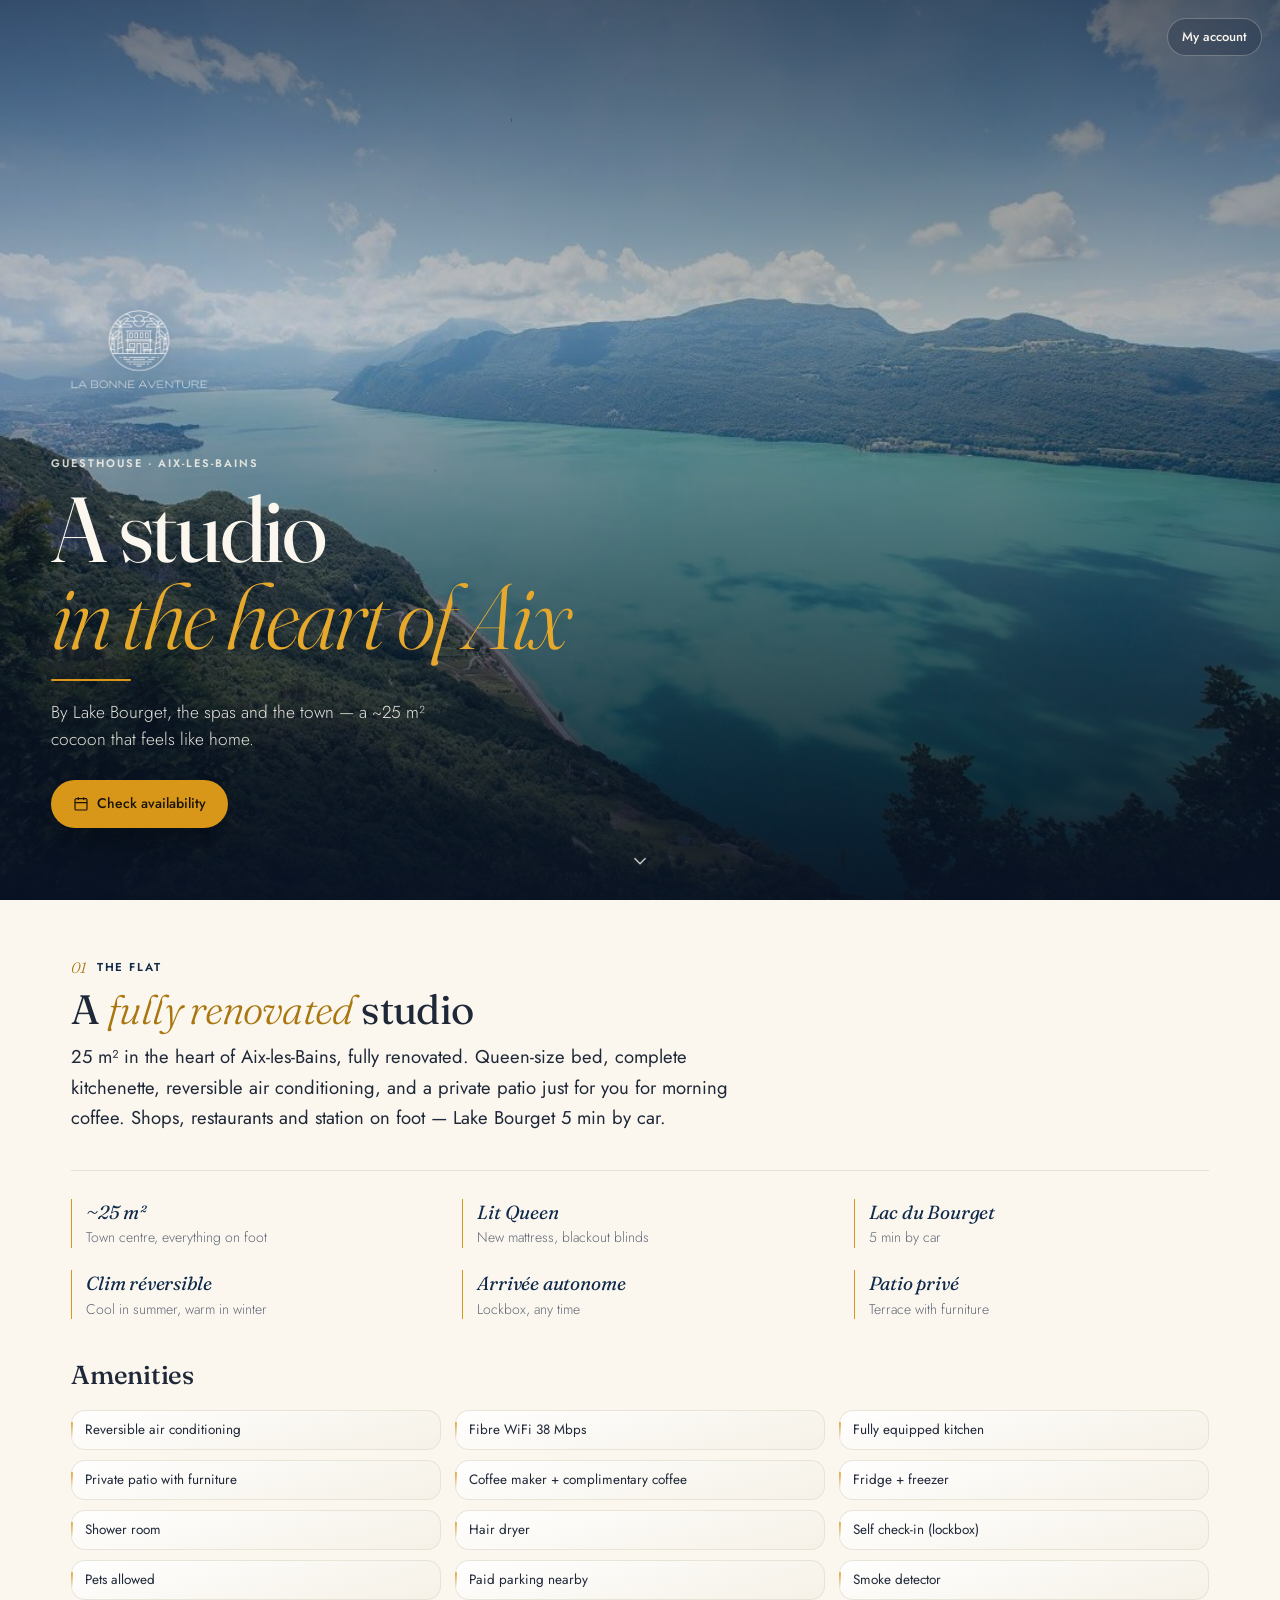
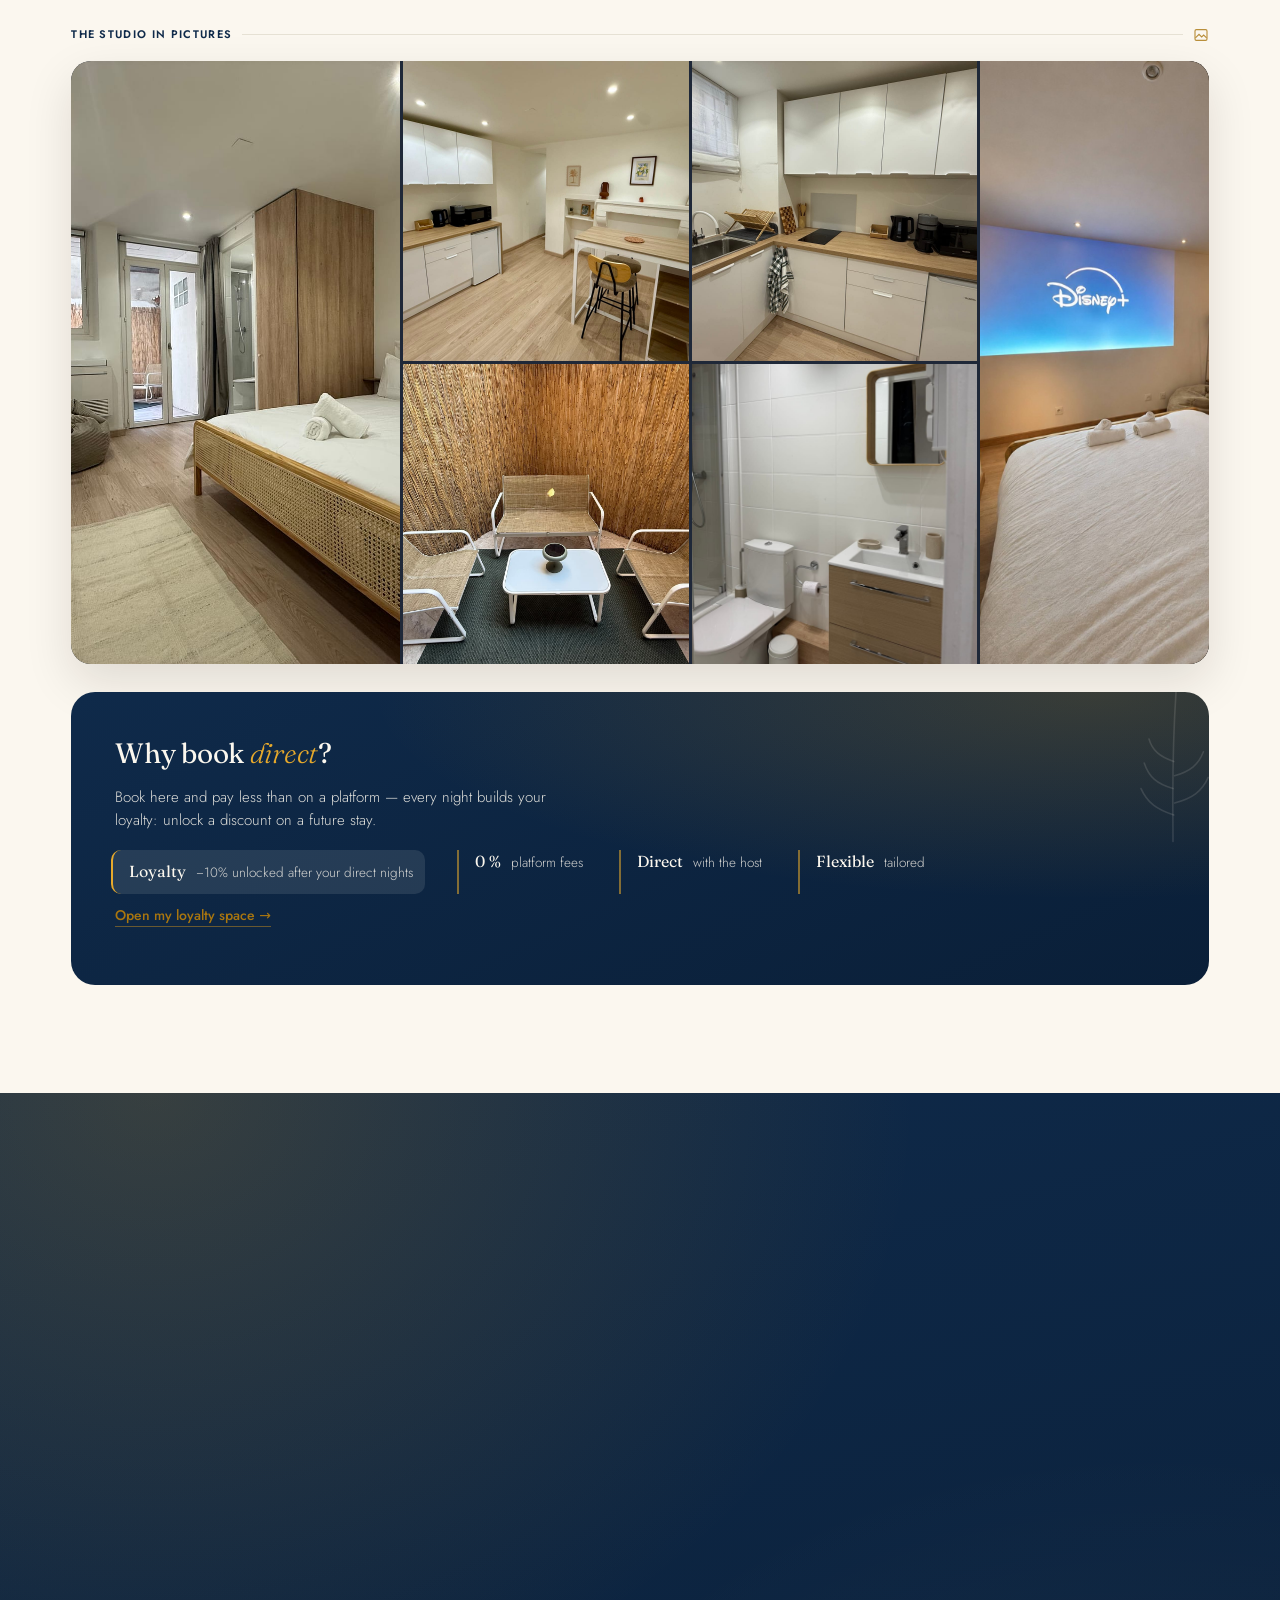
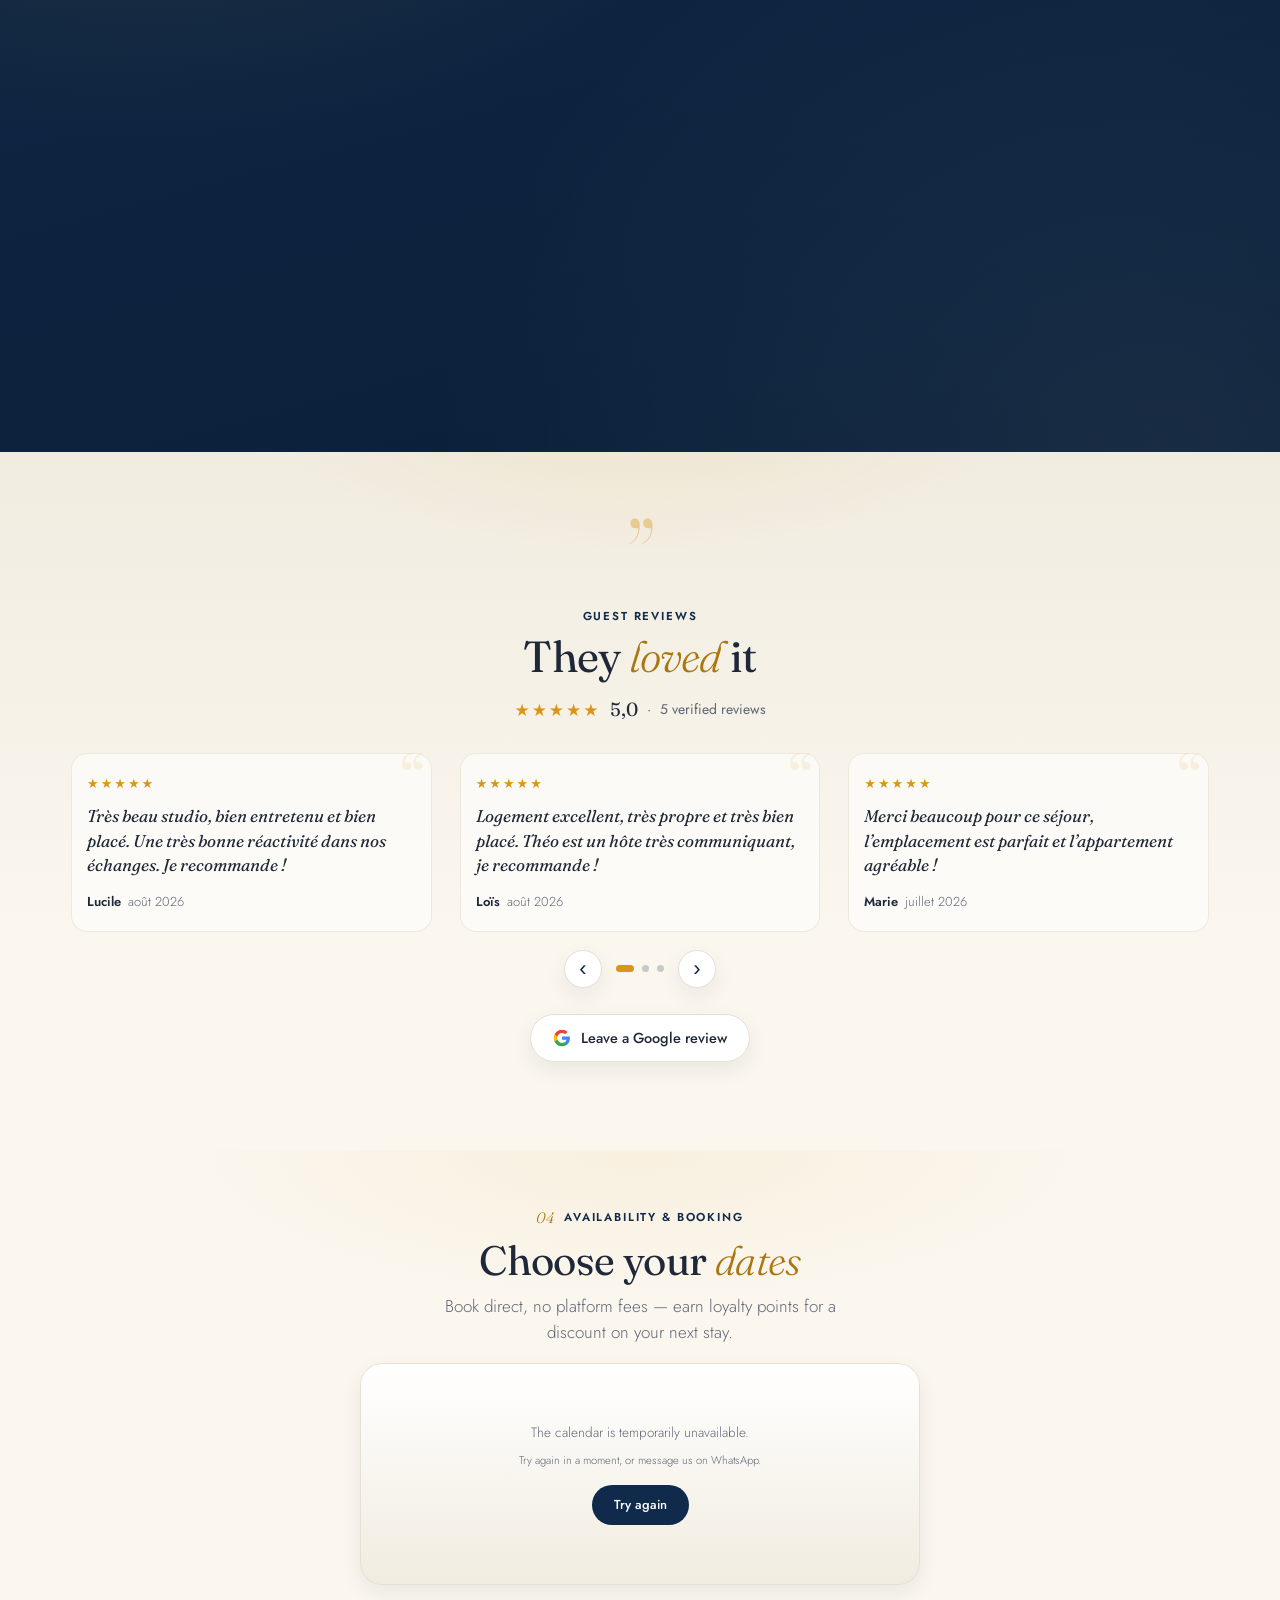
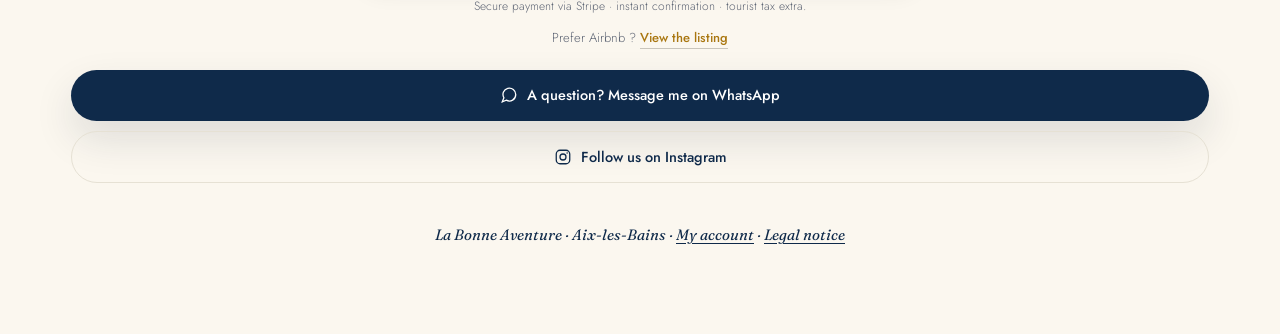
==== commit cd6e7858: "Lien Instagram (@labonneaventure.aixlesbains) sur le site et dans le livret d'accueil Co-Authored-By" ====
--- a/index.html
+++ b/index.html
@@ -217,6 +217,10 @@
           <svg viewBox="0 0 24 24" fill="none" stroke="currentColor" stroke-width="1.7"><path d="M21 11.5a8.5 8.5 0 01-12.6 7.4L3 21l2.2-5.3A8.5 8.5 0 1121 11.5z"/></svg>
           <span data-i18n="sec.book.whatsapp">Une question ? Écrivez-moi sur WhatsApp</span>
         </a>
+        <a class="cta ghost reveal" style="--i:2;margin-top:10px" href="https://www.instagram.com/labonneaventure.aixlesbains/" target="_blank" rel="noopener">
+          <svg viewBox="0 0 24 24" fill="none" stroke="currentColor" stroke-width="1.7"><rect x="3" y="3" width="18" height="18" rx="5"/><circle cx="12" cy="12" r="4"/><circle cx="17.5" cy="6.5" r="1" fill="currentColor" stroke="none"/></svg>
+          <span data-i18n="sec.book.instagram">Suivez-nous sur Instagram</span>
+        </a>
 
         <div class="footer-credit reveal" style="--i:3">
           <span><span data-i18n="footer.credit">La Bonne Aventure · Aix-les-Bains ·</span> <a href="mon-compte.html" data-i18n="nav.account">Mon espace</a> · <a href="mentions-legales.html" data-i18n="nav.legal">Mentions légales</a></span>
@@ -228,7 +232,7 @@
 
 </div>
 
-<script src="assets/i18n.js?v=14"></script>
+<script src="assets/i18n.js?v=15"></script>
 <script src="assets/reveal.js" defer></script>
 <script src="assets/gallery.js?v=5" defer></script>
 <script src="assets/reviews.js?v=2" defer></script>
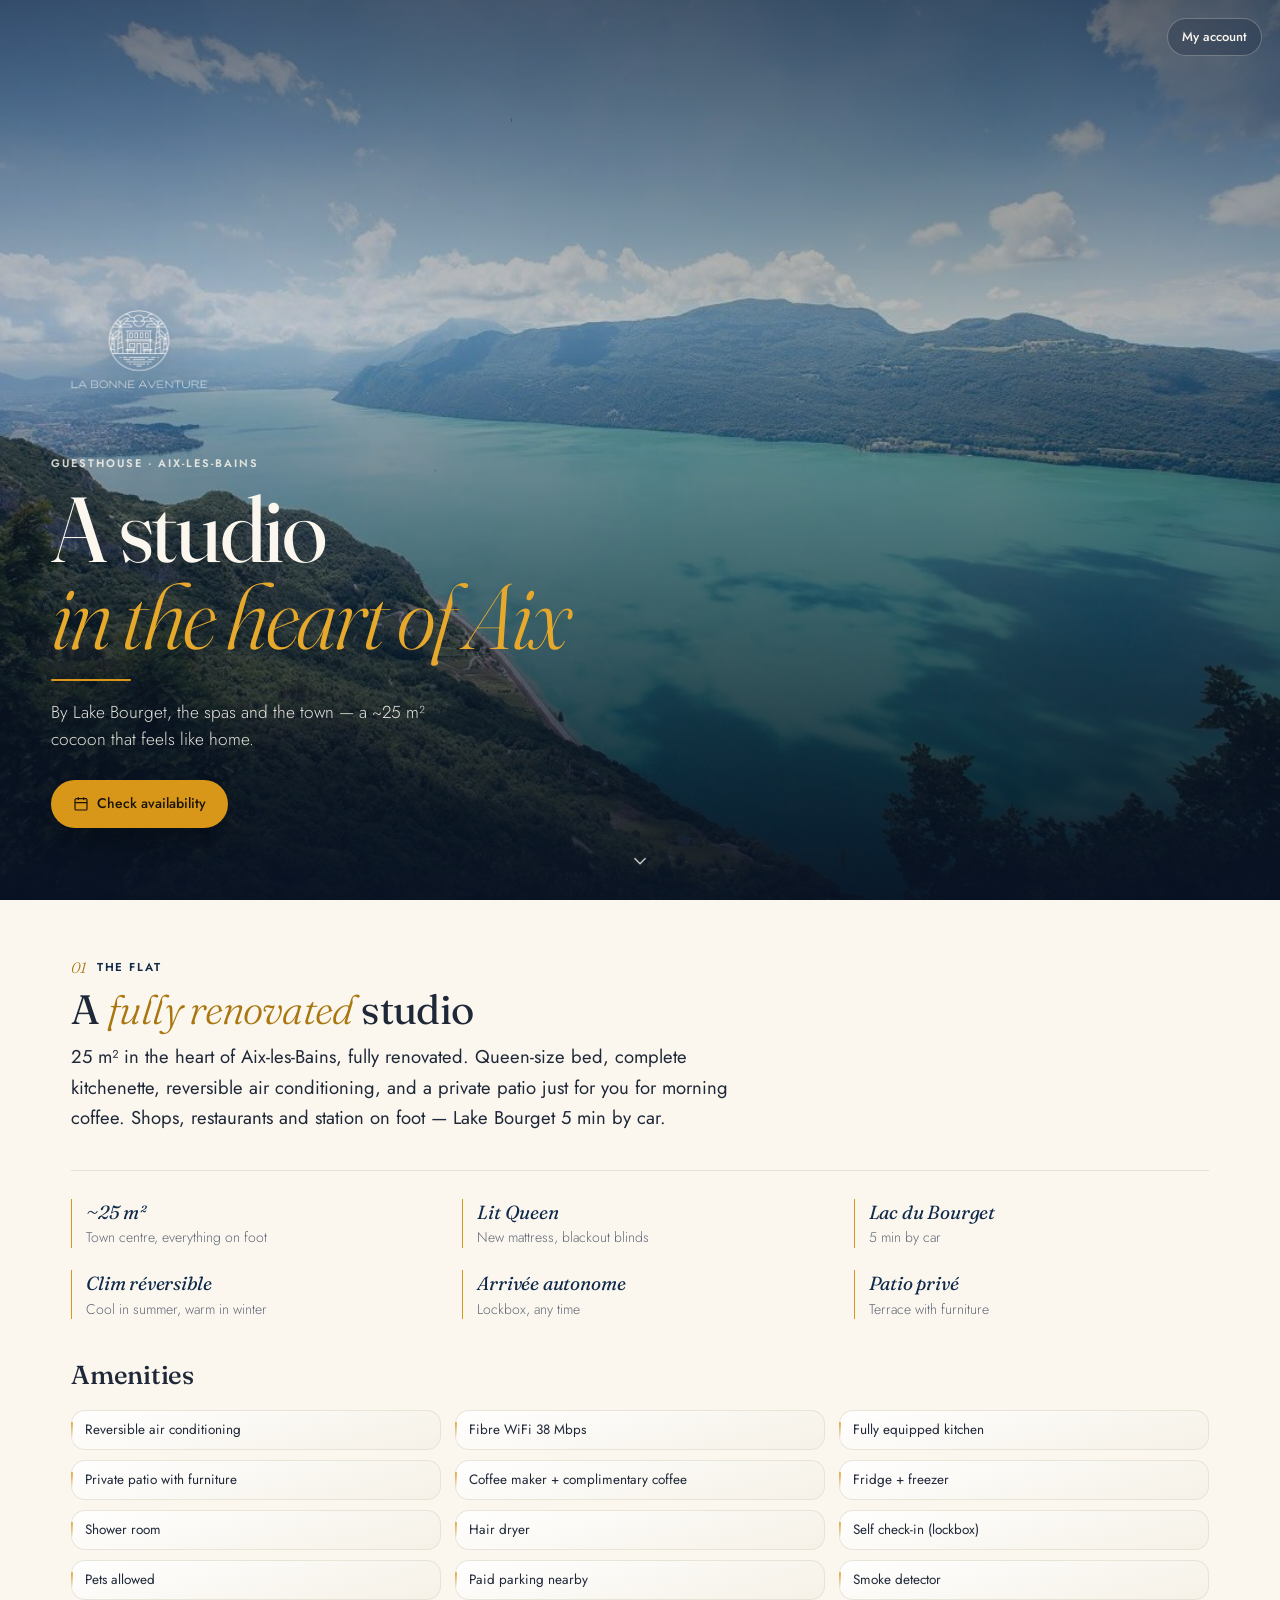
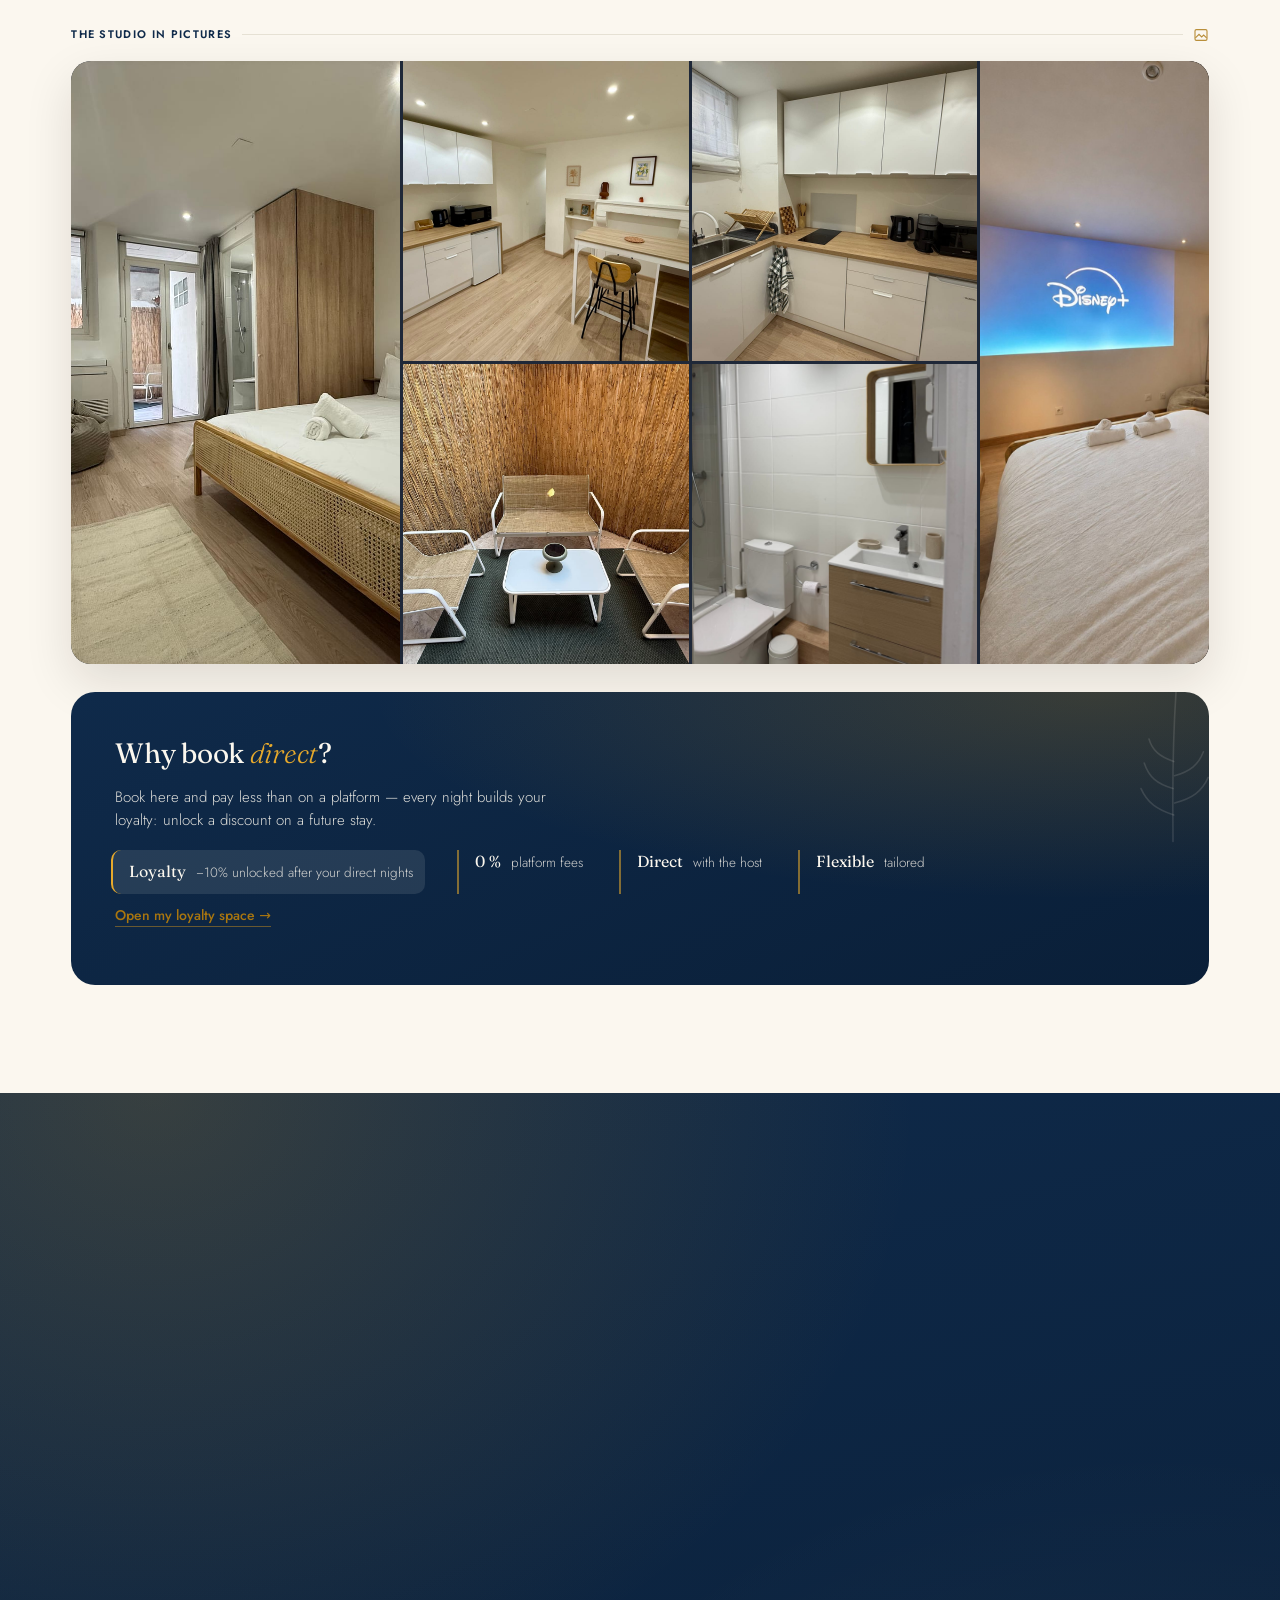
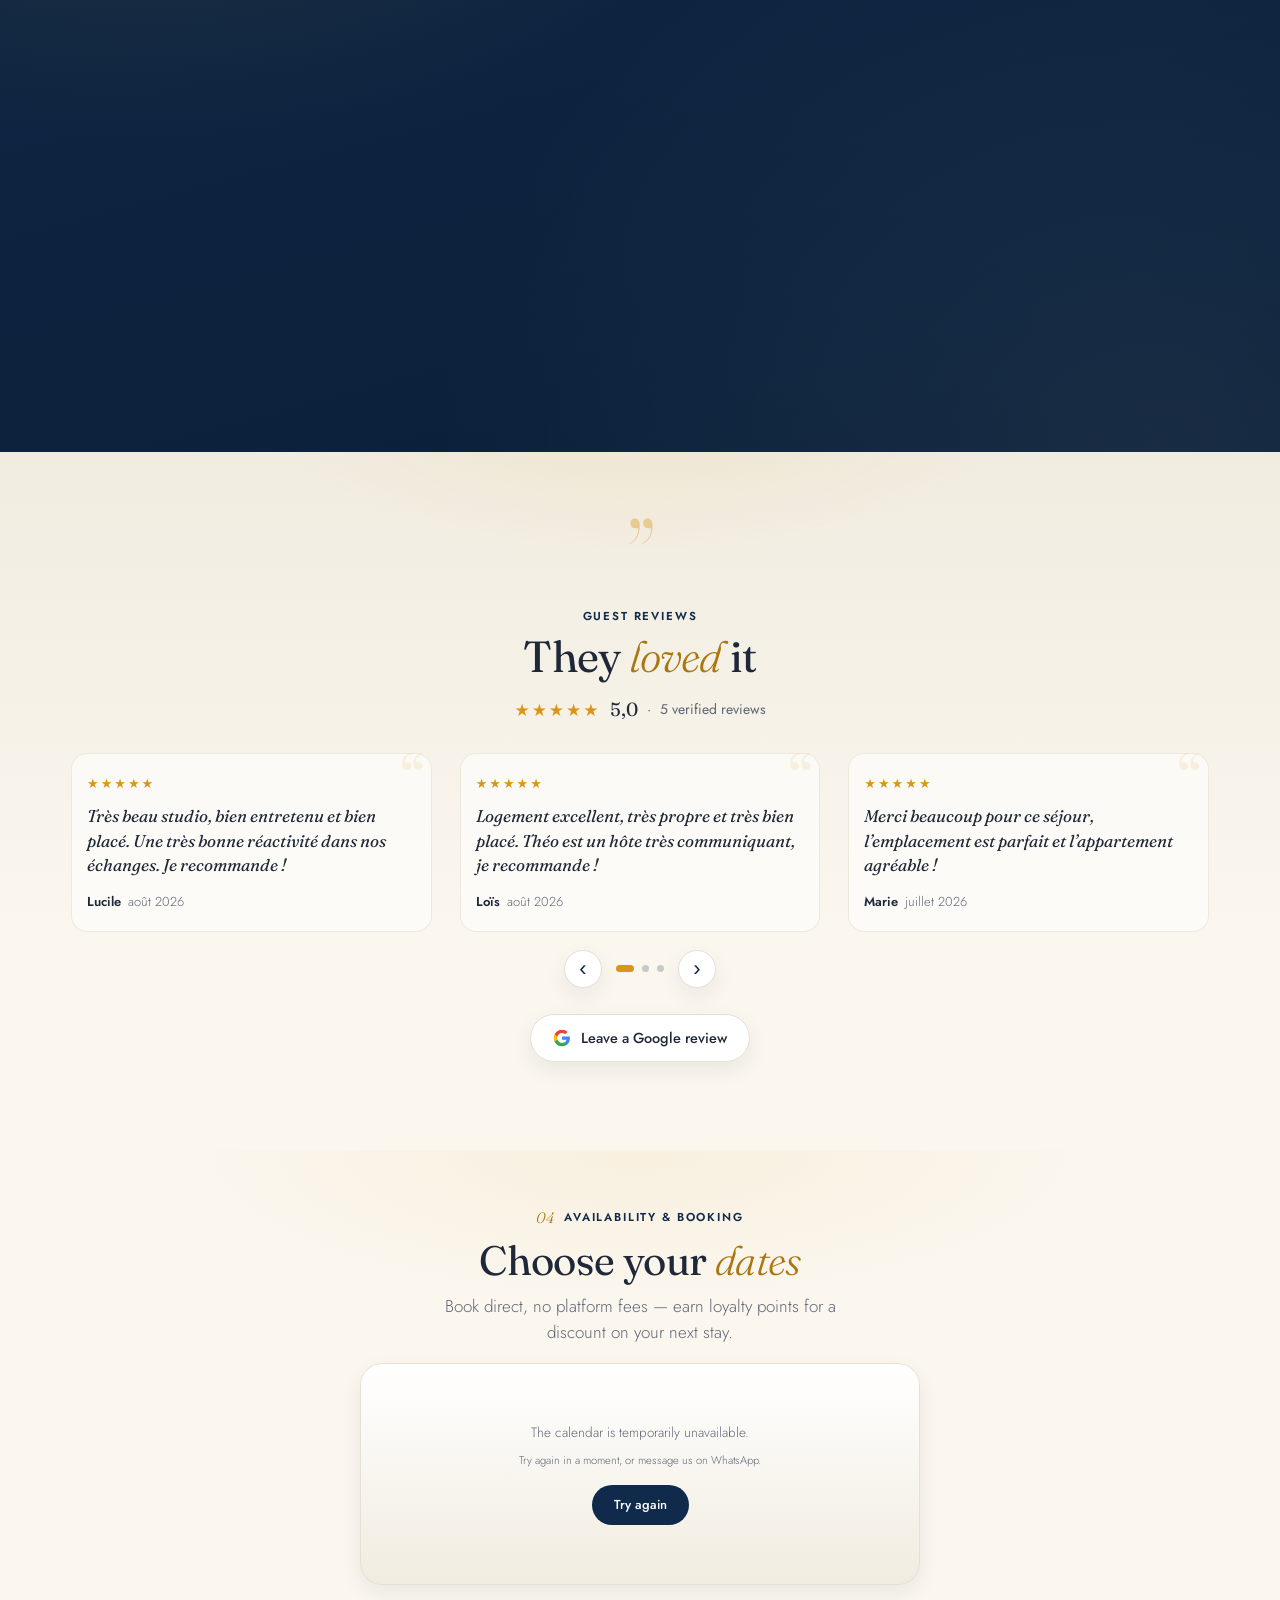
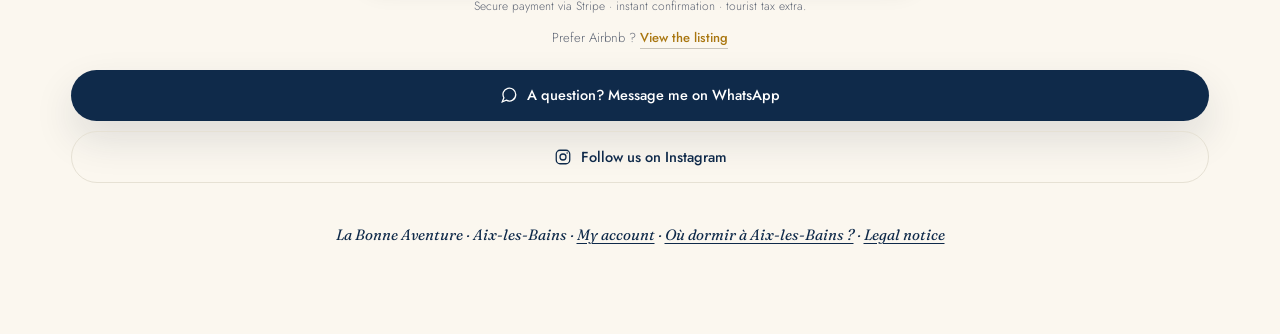
==== commit eb4fb6e8: "Visibilité IA : robots.txt (IA autorisées, pages privées exclues), sitemap, llms.txt, données struct" ====
--- a/index.html
+++ b/index.html
@@ -13,6 +13,132 @@
 <meta name="viewport" content="width=device-width, initial-scale=1.0">
 <title>La Bonne Aventure — Studio à Aix-les-Bains</title>
 <meta name="description" content="Studio La Bonne Aventure à Aix-les-Bains — 25 m² rénové en hypercentre, patio privé, clim, wifi fibre. Près du lac et des thermes. Réservez sans frais de plateforme.">
+<link rel="canonical" href="https://labonneaventure-aixlesbains.fr/">
+<script type="application/ld+json">
+{
+ "@context": "https://schema.org",
+ "@type": "VacationRental",
+ "@id": "https://labonneaventure-aixlesbains.fr/#logement",
+ "name": "La Bonne Aventure — Studio à Aix-les-Bains",
+ "description": "Studio rénové d'environ 25 m² en plein hypercentre d'Aix-les-Bains, pour 2 voyageurs : lit queen size, climatisation réversible, Wi-Fi fibre, kitchenette équipée, patio privé et espace cinéma. Arrivée autonome. Réservation en direct sans frais de plateforme.",
+ "url": "https://labonneaventure-aixlesbains.fr/",
+ "identifier": "la-bonne-aventure-aix-les-bains",
+ "image": [
+  "https://labonneaventure-aixlesbains.fr/assets/studio-1.jpg",
+  "https://labonneaventure-aixlesbains.fr/assets/studio-2.jpg",
+  "https://labonneaventure-aixlesbains.fr/assets/studio-3.jpg",
+  "https://labonneaventure-aixlesbains.fr/assets/studio-4.jpg",
+  "https://labonneaventure-aixlesbains.fr/assets/studio-5.jpg",
+  "https://labonneaventure-aixlesbains.fr/assets/studio-6.jpg"
+ ],
+ "address": {
+  "@type": "PostalAddress",
+  "streetAddress": "9 rue Claude de Seyssel",
+  "postalCode": "73100",
+  "addressLocality": "Aix-les-Bains",
+  "addressRegion": "Savoie",
+  "addressCountry": "FR"
+ },
+ "hasMap": "https://www.google.com/maps/search/?api=1&query=9+rue+Claude+de+Seyssel+73100+Aix-les-Bains",
+ "checkinTime": "16:00",
+ "checkoutTime": "10:00",
+ "petsAllowed": true,
+ "priceRange": "À partir de 54 € la nuit",
+ "knowsLanguage": [
+  "fr",
+  "en"
+ ],
+ "containsPlace": {
+  "@type": "Accommodation",
+  "additionalType": "EntirePlace",
+  "occupancy": {
+   "@type": "QuantitativeValue",
+   "value": 2
+  },
+  "floorSize": {
+   "@type": "QuantitativeValue",
+   "value": 25,
+   "unitCode": "MTK"
+  },
+  "numberOfRooms": 1,
+  "bed": {
+   "@type": "BedDetails",
+   "numberOfBeds": 1,
+   "typeOfBed": "Queen"
+  },
+  "amenityFeature": [
+   {
+    "@type": "LocationFeatureSpecification",
+    "name": "ac",
+    "value": true
+   },
+   {
+    "@type": "LocationFeatureSpecification",
+    "name": "wifi",
+    "value": true
+   },
+   {
+    "@type": "LocationFeatureSpecification",
+    "name": "kitchen",
+    "value": true
+   },
+   {
+    "@type": "LocationFeatureSpecification",
+    "name": "coffeeMaker",
+    "value": true
+   },
+   {
+    "@type": "LocationFeatureSpecification",
+    "name": "refrigerator",
+    "value": true
+   },
+   {
+    "@type": "LocationFeatureSpecification",
+    "name": "freezer",
+    "value": true
+   },
+   {
+    "@type": "LocationFeatureSpecification",
+    "name": "hairDryer",
+    "value": true
+   },
+   {
+    "@type": "LocationFeatureSpecification",
+    "name": "patio",
+    "value": true
+   },
+   {
+    "@type": "LocationFeatureSpecification",
+    "name": "selfCheckinCheckout",
+    "value": true
+   },
+   {
+    "@type": "LocationFeatureSpecification",
+    "name": "petsAllowed",
+    "value": true
+   },
+   {
+    "@type": "LocationFeatureSpecification",
+    "name": "smokeDetector",
+    "value": true
+   },
+   {
+    "@type": "LocationFeatureSpecification",
+    "name": "tv",
+    "value": true
+   }
+  ]
+ },
+ "containedInPlace": {
+  "@type": "City",
+  "name": "Aix-les-Bains"
+ },
+ "sameAs": [
+  "https://www.airbnb.fr/h/labonneaventure",
+  "https://www.instagram.com/labonneaventure.aixlesbains/"
+ ]
+}
+</script>
 <link rel="preconnect" href="https://fonts.googleapis.com">
 <link rel="preconnect" href="https://fonts.gstatic.com" crossorigin>
 <link href="https://fonts.googleapis.com/css2?family=Fraunces:ital,opsz,wght@0,9..144,300..600;1,9..144,300..500&family=Jost:wght@300;400;500;600&display=swap" rel="stylesheet">
@@ -223,7 +349,7 @@
         </a>
 
         <div class="footer-credit reveal" style="--i:3">
-          <span><span data-i18n="footer.credit">La Bonne Aventure · Aix-les-Bains ·</span> <a href="mon-compte.html" data-i18n="nav.account">Mon espace</a> · <a href="mentions-legales.html" data-i18n="nav.legal">Mentions légales</a></span>
+          <span><span data-i18n="footer.credit">La Bonne Aventure · Aix-les-Bains ·</span> <a href="mon-compte.html" data-i18n="nav.account">Mon espace</a> · <a href="sejour-aix-les-bains">Où dormir à Aix-les-Bains ?</a> · <a href="mentions-legales.html" data-i18n="nav.legal">Mentions légales</a></span>
         </div>
       </div>
 
@@ -236,6 +362,6 @@
 <script src="assets/reveal.js" defer></script>
 <script src="assets/gallery.js?v=5" defer></script>
 <script src="assets/reviews.js?v=2" defer></script>
-<script src="assets/booking.js?v=14" defer></script>
+<script src="assets/booking.js?v=15" defer></script>
 </body>
 </html>
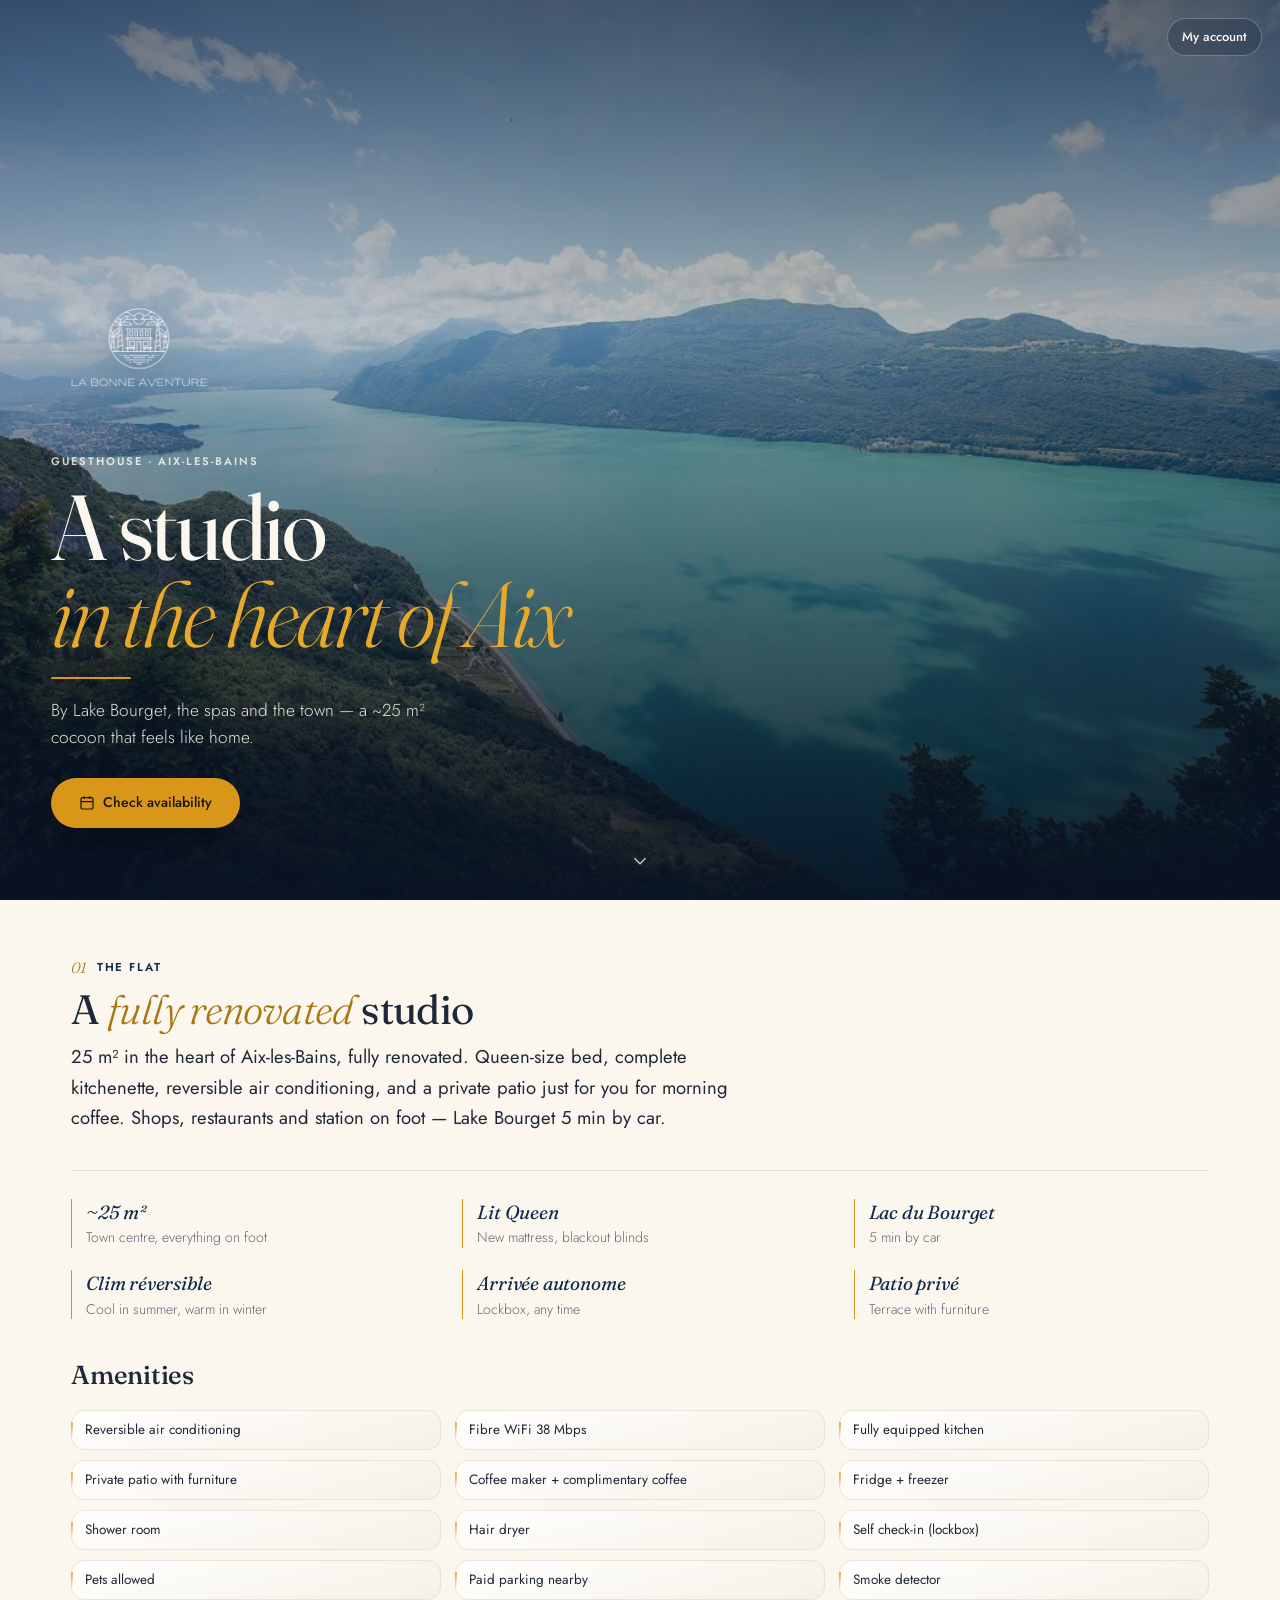
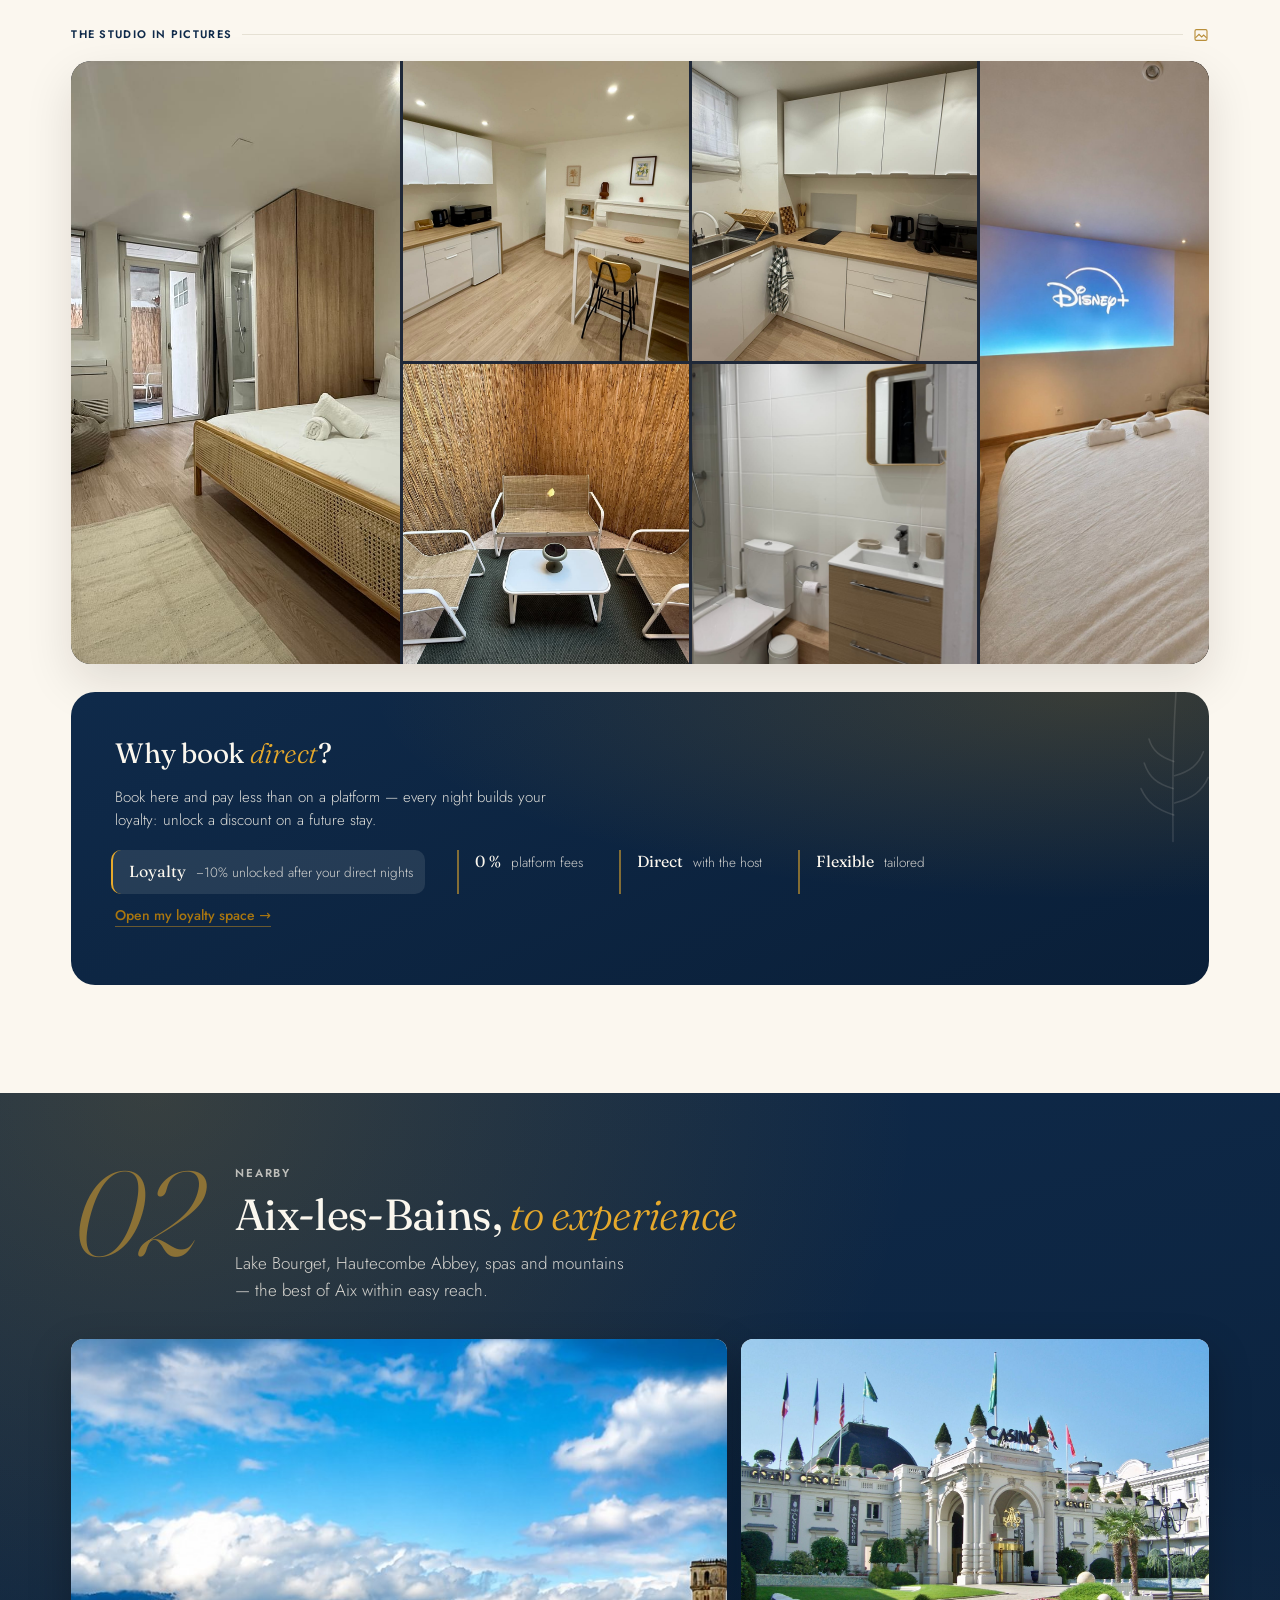
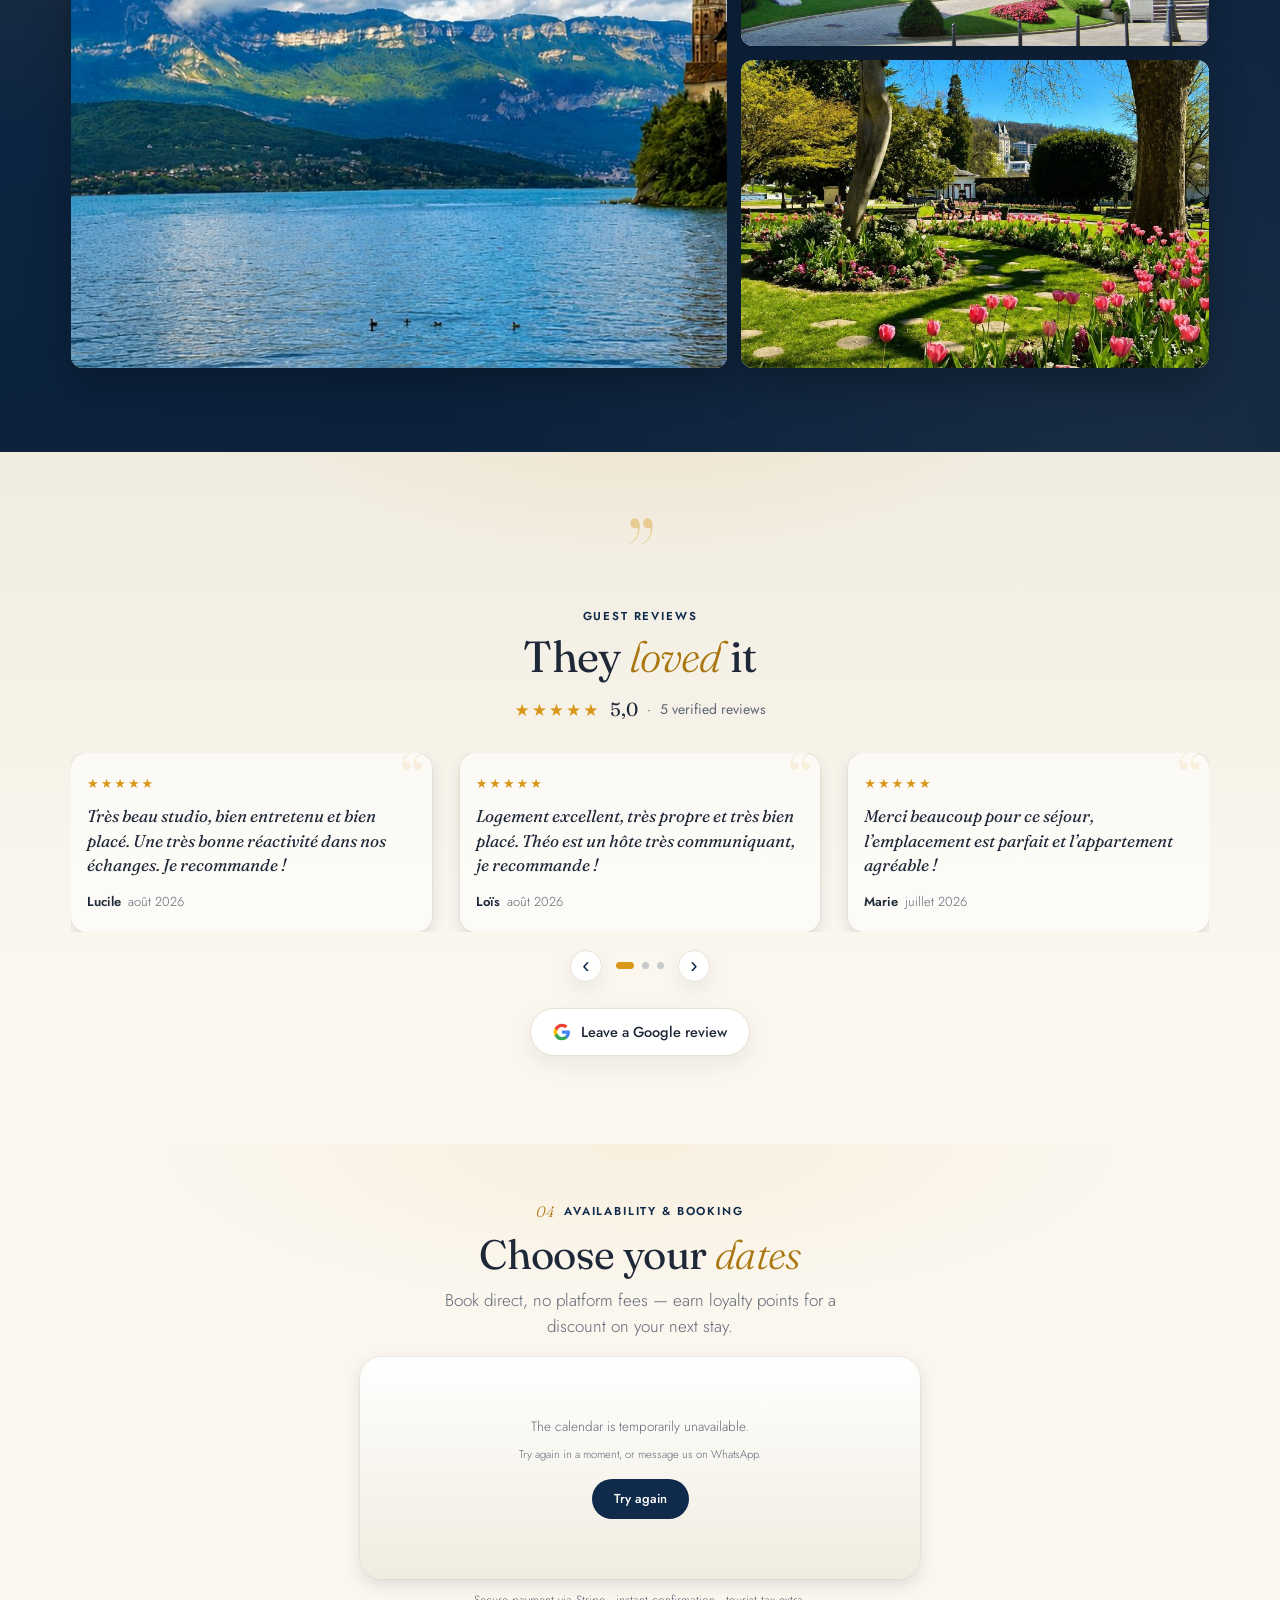
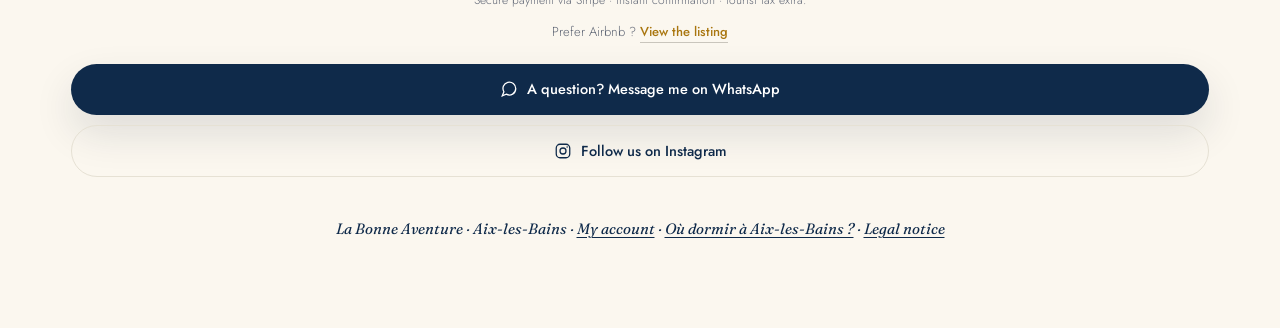
==== commit 5dbb1255: "Icônes en relief et boutons capsule, couleurs inchangées Objets tactiles (ombre de contact, flotteme" ====
--- a/index.html
+++ b/index.html
@@ -144,15 +144,16 @@
 <link href="https://fonts.googleapis.com/css2?family=Fraunces:ital,opsz,wght@0,9..144,300..600;1,9..144,300..500&family=Jost:wght@300;400;500;600&display=swap" rel="stylesheet">
 <link rel="icon" type="image/png" href="assets/favicon.png">
 <link rel="apple-touch-icon" href="assets/favicon.png">
-<link rel="stylesheet" href="assets/site.css?v=30">
-<link rel="stylesheet" href="assets/booking.css?v=9">
+<link rel="stylesheet" href="assets/site.css?v=31">
+<link rel="stylesheet" href="assets/booking.css?v=10">
 <style>
   img.hero-logo{width:148px!important;height:148px!important;max-width:148px!important;max-height:148px!important;object-fit:contain!important}
   @media(min-width:760px){img.hero-logo{width:176px!important;height:176px!important;max-width:176px!important;max-height:176px!important}}
   .hero-cta{display:flex;gap:10px;flex-wrap:wrap;margin-top:28px;position:relative;z-index:2}
-  .hero-cta a{display:inline-flex;align-items:center;gap:8px;text-decoration:none;font-family:'Jost';font-weight:500;font-size:14px;padding:13px 22px;border-radius:30px;transition:transform .2s ease,background .2s ease,box-shadow .2s ease}
+  .hero-cta a{display:inline-flex;align-items:center;gap:8px;text-decoration:none;font-family:'Jost';font-weight:500;font-size:14px;padding:14px 28px;border-radius:800px;transition:transform .1s cubic-bezier(.2,0,0,1),background .2s ease,box-shadow .2s cubic-bezier(.2,0,0,1),filter .2s ease}
   .hero-cta .primary{background:var(--gold);color:#1a1408;box-shadow:0 12px 28px rgba(0,0,0,.28)}
-  .hero-cta .primary:hover{transform:translateY(-2px);filter:brightness(1.05)}
+  .hero-cta .primary:hover{transform:translateY(-1px);filter:brightness(1.05)}
+  .hero-cta a:active{transform:scale(.96)}
   .hero-cta .ghost{background:rgba(251,247,241,.08);color:var(--cream);border:1px solid rgba(251,247,241,.38)}
   .hero-cta .ghost:hover{background:rgba(251,247,241,.16)}
   .hero-cta svg{width:16px;height:16px}
--- a/assets/site.css
+++ b/assets/site.css
@@ -1221,3 +1221,48 @@
   .lba-lang-btn{padding:5px 7px;font-size:10px}
   .hero-top-bar .edge-link.edge-light{font-size:12px;padding:7px 11px}
 }
+
+/* ---------- Objets tactiles & motion (couleurs de marque inchangées) ---------- */
+:root{
+  --ease-ui:cubic-bezier(.2,0,0,1);
+  --shadow-story:0 0 0 1px rgba(0,0,0,.04), 0 6px 16px rgba(15,30,55,.12);
+}
+.amen .ai,.tok,.shop-ic,.svc .si,.callout .ci{
+  background:linear-gradient(155deg,#fff 0%,#f7f2e6 58%,#efe4cc 100%);
+  box-shadow:
+    inset 0 1px 0 rgba(255,255,255,.95),
+    0 1px 0 rgba(15,42,74,.06),
+    0 7px 12px rgba(15,42,74,.10);
+}
+.shop-ic{color:var(--gold-deep);background:linear-gradient(155deg,#fff8ec 0%,#f3e2b8 100%)}
+.amen .ai svg,.tok svg,.shop-ic svg,.svc .si svg,.callout .ci svg{
+  filter:drop-shadow(0 1px 0 rgba(15,42,74,.14));
+}
+@keyframes iconFloat{
+  0%,100%{transform:translateY(0)}
+  50%{transform:translateY(-3px)}
+}
+.amen .ai,.shop-ic,.page-guide .tok{
+  animation:iconFloat 4.2s var(--ease-ui) infinite;
+}
+.amen .a:nth-child(2n) .ai,.shop-item:nth-child(2n) .shop-ic{animation-delay:.6s}
+.amen .a:hover .ai,.shop-item:hover .shop-ic{animation:none;transform:translateY(-2px) scale(1.06)}
+.cta,.bw-pay,.hero-cta a,.tb-act,.edge-link,.shop-buy,.svc .acts a,.chip{
+  border-radius:800px;
+  transition:transform .1s var(--ease-ui),box-shadow .2s var(--ease-ui),background .2s var(--ease-ui),filter .2s var(--ease-ui);
+}
+.cta:active,.bw-pay:active:not(:disabled),.hero-cta a:active,.tb-act:active,.edge-link:active,.shop-buy:active,.chip:active{
+  transform:scale(.96);
+}
+.g-item{border-radius:12px;box-shadow:var(--shadow-story)}
+.book-card,.sec-avis .review{box-shadow:var(--shadow-story)}
+.reviews-prev,.reviews-next{
+  width:32px;height:32px;border-radius:50%;
+  background:rgba(255,255,255,.92);
+  backdrop-filter:blur(8px);
+}
+.reviews-prev:active,.reviews-next:active{transform:scale(.96)}
+@media (prefers-reduced-motion:reduce){
+  .amen .ai,.shop-ic,.page-guide .tok{animation:none}
+  .cta:active,.hero-cta a:active,.bw-pay:active{transform:none}
+}
--- a/assets/booking.css
+++ b/assets/booking.css
@@ -77,8 +77,10 @@
 .bw-row2{display:grid;grid-template-columns:1fr 1fr;gap:10px}
 
 .bw-pay{display:flex;align-items:center;justify-content:center;gap:9px;width:100%;margin-top:6px;
-  border:0;cursor:pointer;font-family:'Jost';font-weight:500;font-size:15px;padding:15px;border-radius:30px;
-  background:var(--clay);color:#fff;box-shadow:var(--sh)}
+  border:0;cursor:pointer;font-family:'Jost';font-weight:500;font-size:15px;padding:15px;border-radius:800px;
+  background:var(--clay);color:#fff;box-shadow:var(--sh);
+  transition:transform .1s cubic-bezier(.2,0,0,1),box-shadow .2s cubic-bezier(.2,0,0,1),filter .2s ease}
+.bw-pay:active:not(:disabled){transform:scale(.96)}
 .bw-pay:disabled{opacity:.5;cursor:not-allowed;box-shadow:none}
 .bw-pay svg{width:18px;height:18px}
 .bw-secure{display:flex;align-items:center;justify-content:center;gap:6px;font-size:11px;color:var(--ink-soft);margin-top:9px;font-weight:300}
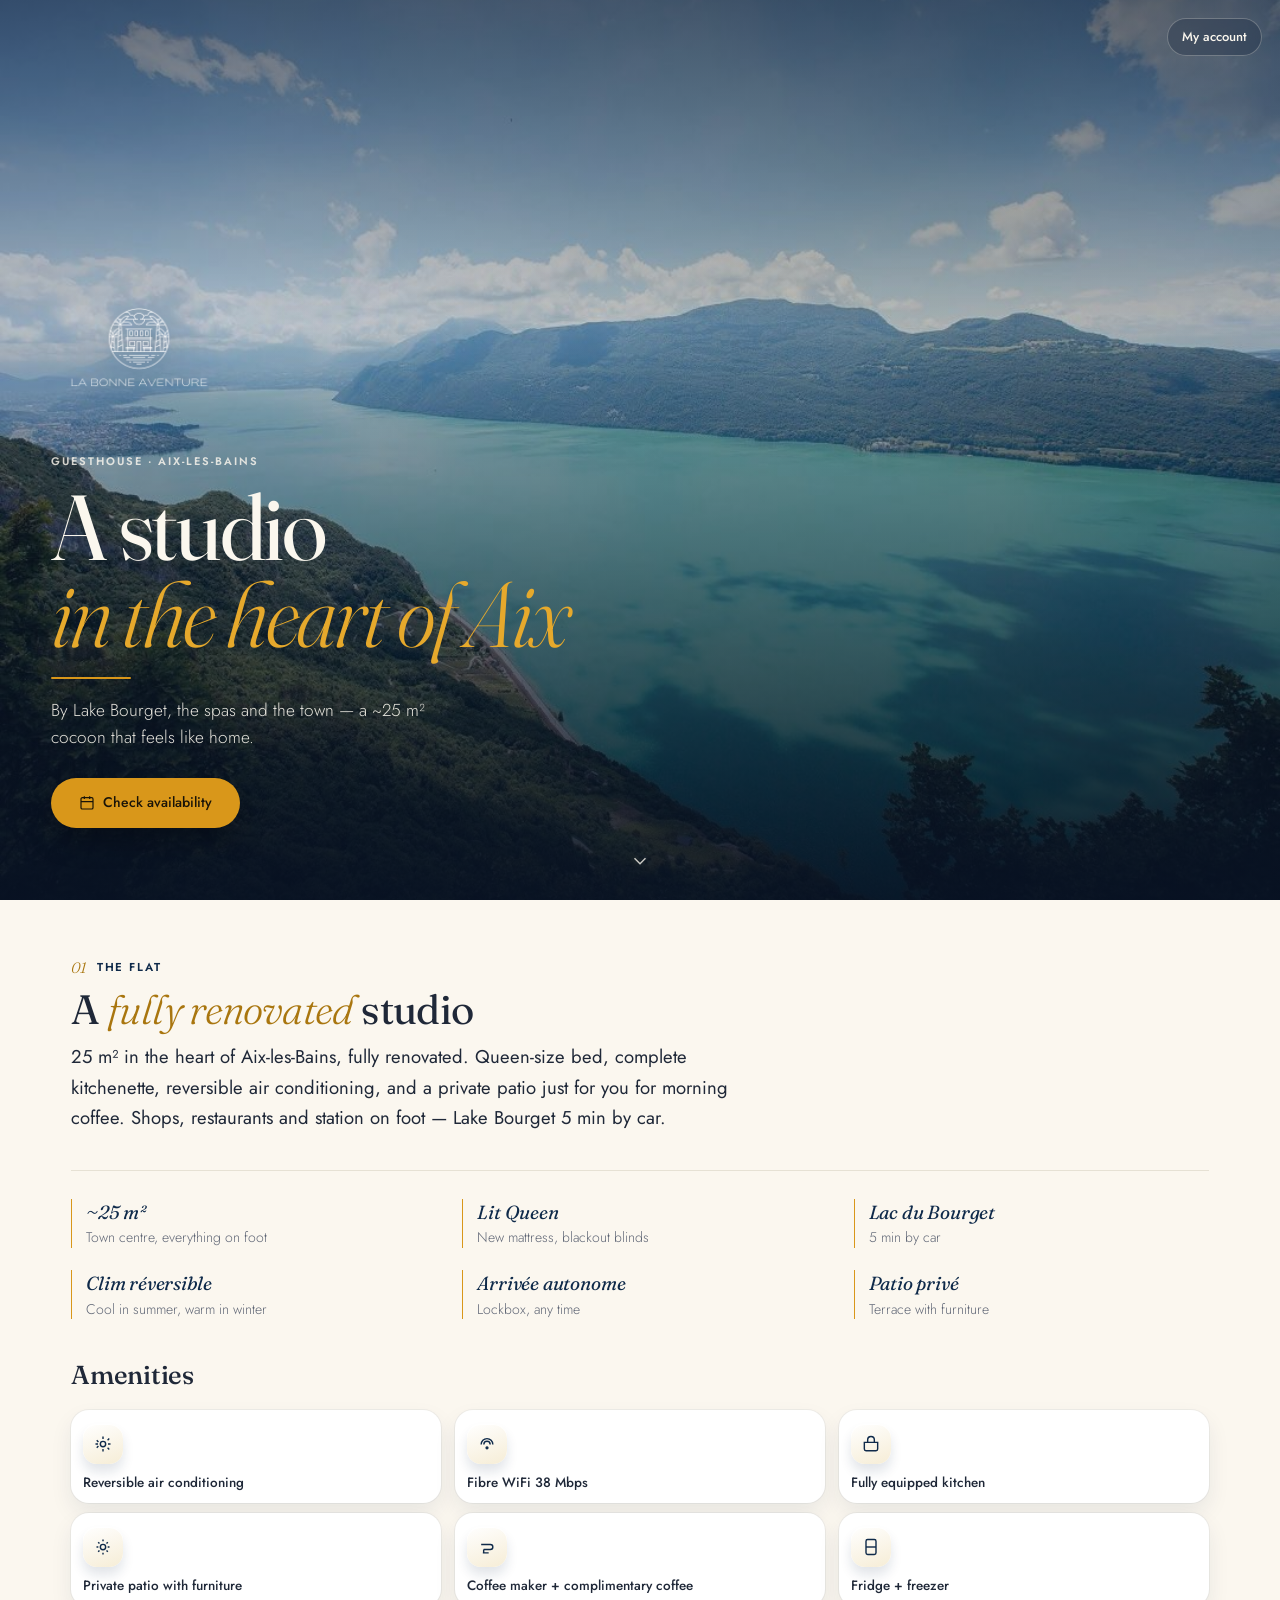
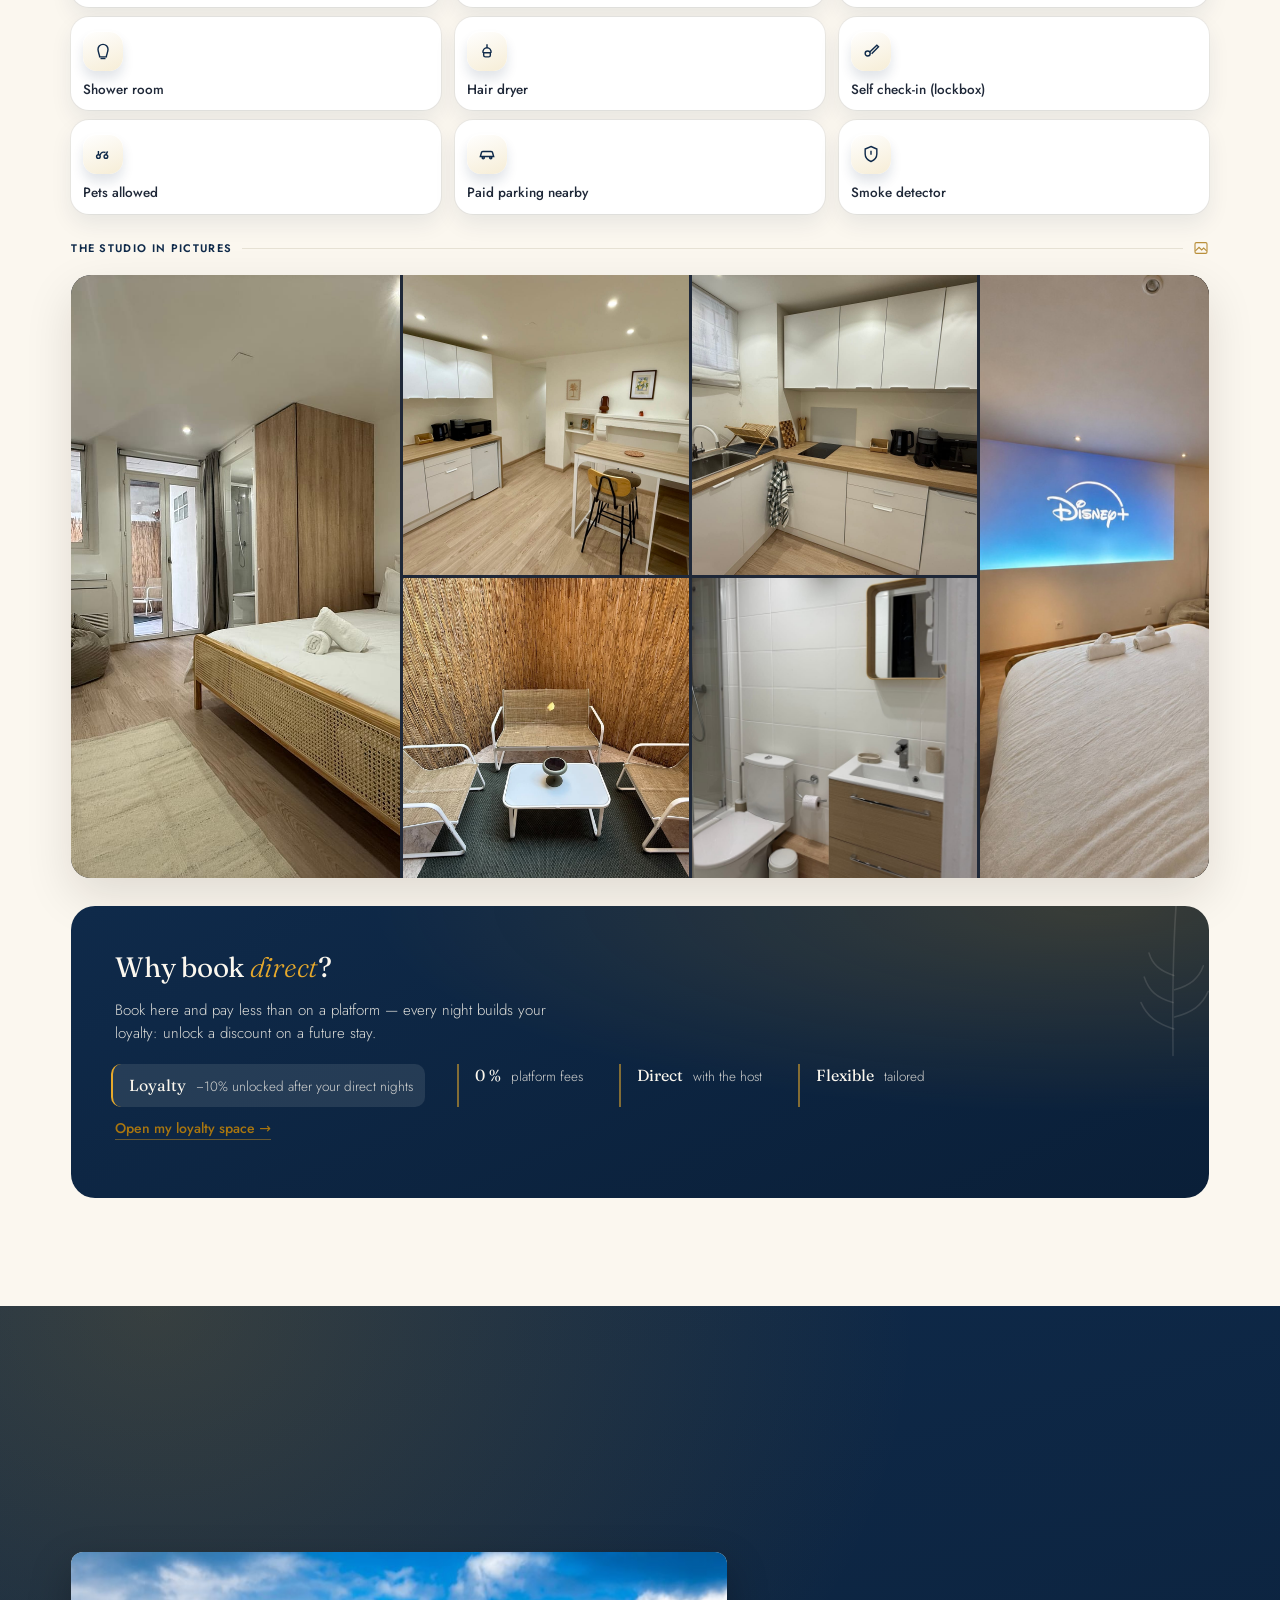
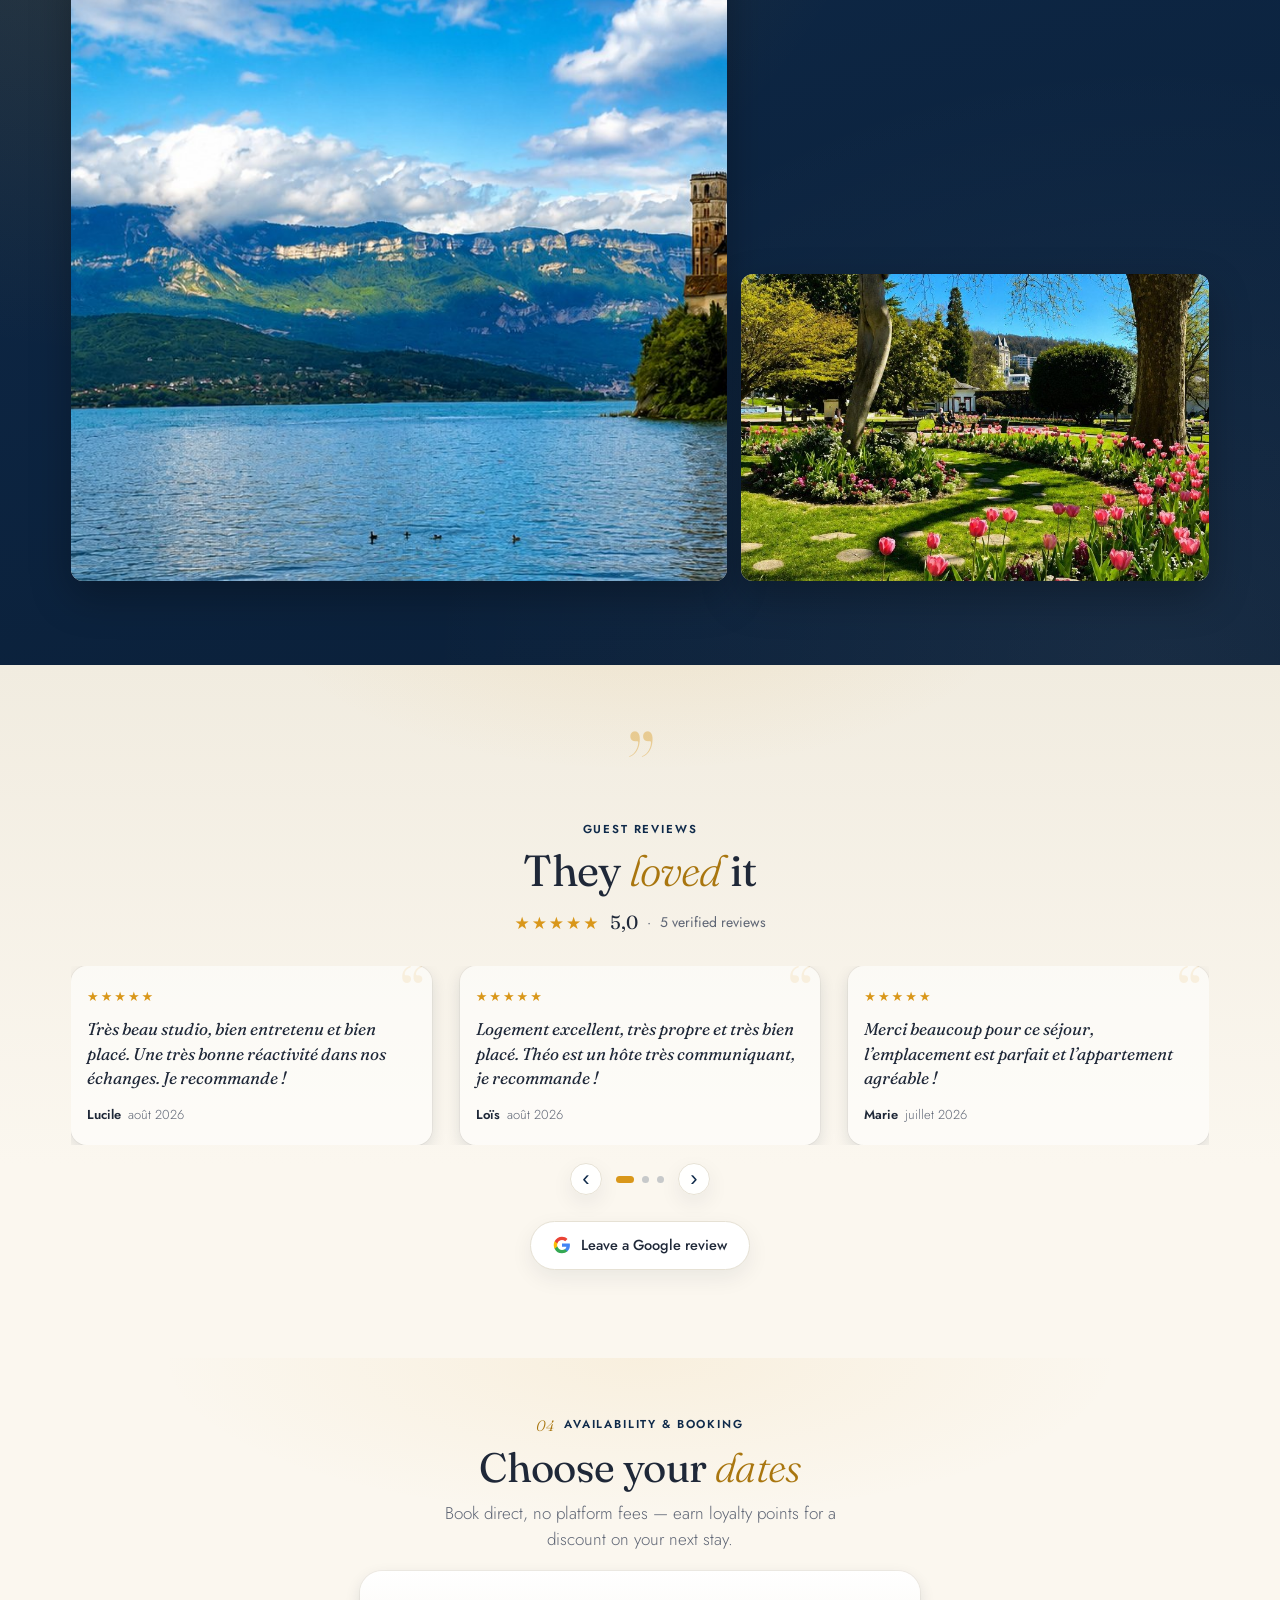
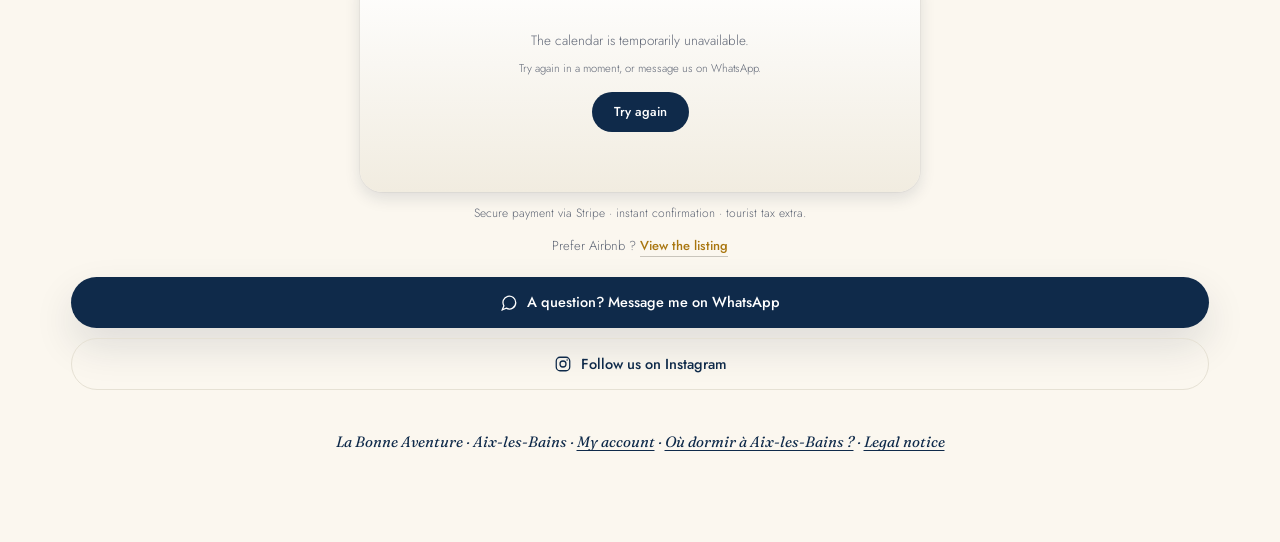
==== commit 4367be3c: "Rendre le style tactile visible dès l’accueil Icônes en relief sur les équipements et halo doré sur " ====
--- a/index.html
+++ b/index.html
@@ -144,14 +144,15 @@
 <link href="https://fonts.googleapis.com/css2?family=Fraunces:ital,opsz,wght@0,9..144,300..600;1,9..144,300..500&family=Jost:wght@300;400;500;600&display=swap" rel="stylesheet">
 <link rel="icon" type="image/png" href="assets/favicon.png">
 <link rel="apple-touch-icon" href="assets/favicon.png">
-<link rel="stylesheet" href="assets/site.css?v=31">
+<link rel="stylesheet" href="assets/site.css?v=32">
 <link rel="stylesheet" href="assets/booking.css?v=10">
 <style>
   img.hero-logo{width:148px!important;height:148px!important;max-width:148px!important;max-height:148px!important;object-fit:contain!important}
   @media(min-width:760px){img.hero-logo{width:176px!important;height:176px!important;max-width:176px!important;max-height:176px!important}}
   .hero-cta{display:flex;gap:10px;flex-wrap:wrap;margin-top:28px;position:relative;z-index:2}
   .hero-cta a{display:inline-flex;align-items:center;gap:8px;text-decoration:none;font-family:'Jost';font-weight:500;font-size:14px;padding:14px 28px;border-radius:800px;transition:transform .1s cubic-bezier(.2,0,0,1),background .2s ease,box-shadow .2s cubic-bezier(.2,0,0,1),filter .2s ease}
-  .hero-cta .primary{background:var(--gold);color:#1a1408;box-shadow:0 12px 28px rgba(0,0,0,.28)}
+  .hero-cta .primary{background:var(--gold);color:#1a1408;box-shadow:0 12px 28px rgba(0,0,0,.28);animation:ctaGlow 2.6s ease-in-out infinite}
+  @keyframes ctaGlow{0%,100%{box-shadow:0 12px 28px rgba(0,0,0,.28)}50%{box-shadow:0 12px 28px rgba(0,0,0,.28),0 0 0 8px rgba(217,151,26,.35)}}
   .hero-cta .primary:hover{transform:translateY(-1px);filter:brightness(1.05)}
   .hero-cta a:active{transform:scale(.96)}
   .hero-cta .ghost{background:rgba(251,247,241,.08);color:var(--cream);border:1px solid rgba(251,247,241,.38)}
@@ -203,18 +204,18 @@
         <div class="amenities reveal" style="--i:2">
           <h3 class="amenities-title" data-i18n="sec.amenities.h3">Équipements</h3>
           <ul class="amenities-grid">
-            <li><span data-i18n="amen.ac">Climatisation réversible</span></li>
-            <li><span data-i18n="amen.wifi">Wifi fibre 38 Mbps</span></li>
-            <li><span data-i18n="amen.kitchen">Cuisine équipée</span></li>
-            <li><span data-i18n="amen.patio">Patio privé avec mobilier</span></li>
-            <li><span data-i18n="amen.coffee">Cafetière + café offert</span></li>
-            <li><span data-i18n="amen.fridge">Réfrigérateur + congélateur</span></li>
-            <li><span data-i18n="amen.shower">Salle d'eau avec douche</span></li>
-            <li><span data-i18n="amen.hairdryer">Sèche-cheveux</span></li>
-            <li><span data-i18n="amen.checkin">Arrivée autonome (boîte à clés)</span></li>
-            <li><span data-i18n="amen.pets">Animaux acceptés</span></li>
-            <li><span data-i18n="amen.parking">Parking payant à proximité</span></li>
-            <li><span data-i18n="amen.smoke">Détecteur de fumée</span></li>
+            <li><i class="obj" aria-hidden="true"><svg viewBox="0 0 24 24" fill="none" stroke="currentColor" stroke-width="1.7"><path d="M12 3v3M12 18v3M4.5 7.5l2 2M17.5 16.5l2 2M3 12h3M18 12h3M4.5 16.5l2-2M17.5 7.5l2-2"/><circle cx="12" cy="12" r="3.2"/></svg></i><span data-i18n="amen.ac">Climatisation réversible</span></li>
+            <li><i class="obj" aria-hidden="true"><svg viewBox="0 0 24 24" fill="none" stroke="currentColor" stroke-width="1.7"><path d="M5 12.5a7 7 0 0114 0"/><path d="M8.2 12.5a3.8 3.8 0 017.6 0"/><circle cx="12" cy="16.5" r="1.1" fill="currentColor"/></svg></i><span data-i18n="amen.wifi">Wifi fibre 38 Mbps</span></li>
+            <li><i class="obj" aria-hidden="true"><svg viewBox="0 0 24 24" fill="none" stroke="currentColor" stroke-width="1.7"><path d="M4 10h16v8a2 2 0 01-2 2H6a2 2 0 01-2-2v-8zM8 10V7a4 4 0 018 0v3"/></svg></i><span data-i18n="amen.kitchen">Cuisine équipée</span></li>
+            <li><i class="obj" aria-hidden="true"><svg viewBox="0 0 24 24" fill="none" stroke="currentColor" stroke-width="1.7"><circle cx="12" cy="12" r="3.2"/><path d="M12 3v2.2M12 18.8V21M4.2 12H6.4M17.6 12H19.8M6.2 6.2l1.6 1.6M16.2 16.2l1.6 1.6M17.8 6.2l-1.6 1.6M7.8 16.2l-1.6 1.6"/></svg></i><span data-i18n="amen.patio">Patio privé avec mobilier</span></li>
+            <li><i class="obj" aria-hidden="true"><svg viewBox="0 0 24 24" fill="none" stroke="currentColor" stroke-width="1.7"><path d="M5 9h11a3 3 0 010 6H8"/><path d="M7 19h7M8 15v4"/></svg></i><span data-i18n="amen.coffee">Cafetière + café offert</span></li>
+            <li><i class="obj" aria-hidden="true"><svg viewBox="0 0 24 24" fill="none" stroke="currentColor" stroke-width="1.7"><rect x="6" y="3" width="12" height="18" rx="2"/><path d="M6 12h12"/></svg></i><span data-i18n="amen.fridge">Réfrigérateur + congélateur</span></li>
+            <li><i class="obj" aria-hidden="true"><svg viewBox="0 0 24 24" fill="none" stroke="currentColor" stroke-width="1.7"><path d="M6 10a6 6 0 0112 0c0 4-2 6-2 9H8c0-3-2-5-2-9z"/><path d="M9 21h6"/></svg></i><span data-i18n="amen.shower">Salle d'eau avec douche</span></li>
+            <li><i class="obj" aria-hidden="true"><svg viewBox="0 0 24 24" fill="none" stroke="currentColor" stroke-width="1.7"><path d="M7 14c0-3 2-6 5-6s5 3 5 6"/><path d="M8 14h8v3a2 2 0 01-2 2h-4a2 2 0 01-2-2v-3zM12 8V4"/></svg></i><span data-i18n="amen.hairdryer">Sèche-cheveux</span></li>
+            <li><i class="obj" aria-hidden="true"><svg viewBox="0 0 24 24" fill="none" stroke="currentColor" stroke-width="1.7"><circle cx="8" cy="15" r="3"/><path d="M10.5 13.2L19 5l2 2-8.2 8.2"/></svg></i><span data-i18n="amen.checkin">Arrivée autonome (boîte à clés)</span></li>
+            <li><i class="obj" aria-hidden="true"><svg viewBox="0 0 24 24" fill="none" stroke="currentColor" stroke-width="1.7"><circle cx="6.5" cy="15" r="2.2"/><circle cx="15.5" cy="15" r="2.2"/><path d="M8.5 13.2C9.6 10.2 12 9 15 10.2M6.5 12.8V8.5M15.5 12.8l2-4"/></svg></i><span data-i18n="amen.pets">Animaux acceptés</span></li>
+            <li><i class="obj" aria-hidden="true"><svg viewBox="0 0 24 24" fill="none" stroke="currentColor" stroke-width="1.7"><path d="M4 15h16l-1.2-4.2A2 2 0 0016.9 9H7.1a2 2 0 00-1.9 1.8L4 15z"/><circle cx="7.5" cy="16.5" r="1.3"/><circle cx="16.5" cy="16.5" r="1.3"/></svg></i><span data-i18n="amen.parking">Parking payant à proximité</span></li>
+            <li><i class="obj" aria-hidden="true"><svg viewBox="0 0 24 24" fill="none" stroke="currentColor" stroke-width="1.7"><path d="M12 3l7 3v6c0 4.2-2.8 7.2-7 9-4.2-1.8-7-4.8-7-9V6l7-3z"/><path d="M12 8v5"/></svg></i><span data-i18n="amen.smoke">Détecteur de fumée</span></li>
           </ul>
         </div>
 
--- a/assets/site.css
+++ b/assets/site.css
@@ -323,16 +323,27 @@
   display:grid;grid-template-columns:1fr 1fr;gap:8px 12px;
 }
 .amenities-grid li{
-  font-family:'Jost',sans-serif;font-size:13.5px;font-weight:400;color:var(--ink);
-  padding:11px 12px 11px 14px;border-radius:14px;
-  background:linear-gradient(165deg,#fff,rgba(241,236,224,.55));
-  box-shadow:inset 0 0 0 1px rgba(230,225,212,.85);
-  position:relative;line-height:1.35;
-}
-.amenities-grid li::before{
-  content:"";position:absolute;left:0;top:12px;bottom:12px;width:2px;
-  background:linear-gradient(180deg,var(--gold),transparent);border-radius:2px;opacity:.8;
-}
+  font-family:'Jost',sans-serif;font-size:13.5px;font-weight:500;color:var(--ink);
+  padding:14px 12px 12px;border-radius:18px;
+  background:#fff;
+  box-shadow:0 0 0 1px rgba(15,42,74,.05), 0 10px 22px rgba(15,42,74,.08);
+  display:flex;flex-direction:column;align-items:flex-start;gap:10px;
+  line-height:1.3;min-height:92px;
+}
+.amenities-grid .obj{
+  width:40px;height:40px;border-radius:14px;flex:0 0 auto;
+  display:inline-flex;align-items:center;justify-content:center;
+  color:var(--green);
+  background:linear-gradient(160deg,#fff 0%,#f6edd6 100%);
+  box-shadow:inset 0 1px 0 #fff, 0 8px 12px rgba(15,42,74,.12);
+  animation:iconFloat 4.2s cubic-bezier(.2,0,0,1) infinite;
+}
+.amenities-grid li:nth-child(2n) .obj{animation-delay:.45s}
+.amenities-grid li:nth-child(3n) .obj{animation-delay:.9s}
+.amenities-grid .obj svg{width:20px;height:20px}
+.amenities-grid li{transition:transform .2s cubic-bezier(.2,0,0,1),box-shadow .2s ease}
+.amenities-grid li:hover{transform:translateY(-3px)}
+.amenities-grid li:hover .obj{animation:none;transform:translateY(-2px) scale(1.06)}
 @media (min-width:760px){
   .amenities-grid{grid-template-columns:repeat(3,1fr);gap:10px 14px}
   .amenities-title{font-size:26px}
@@ -1263,6 +1274,6 @@
 }
 .reviews-prev:active,.reviews-next:active{transform:scale(.96)}
 @media (prefers-reduced-motion:reduce){
-  .amen .ai,.shop-ic,.page-guide .tok{animation:none}
+  .amen .ai,.shop-ic,.page-guide .tok,.amenities-grid .obj,.hero-cta .primary{animation:none}
   .cta:active,.hero-cta a:active,.bw-pay:active{transform:none}
 }
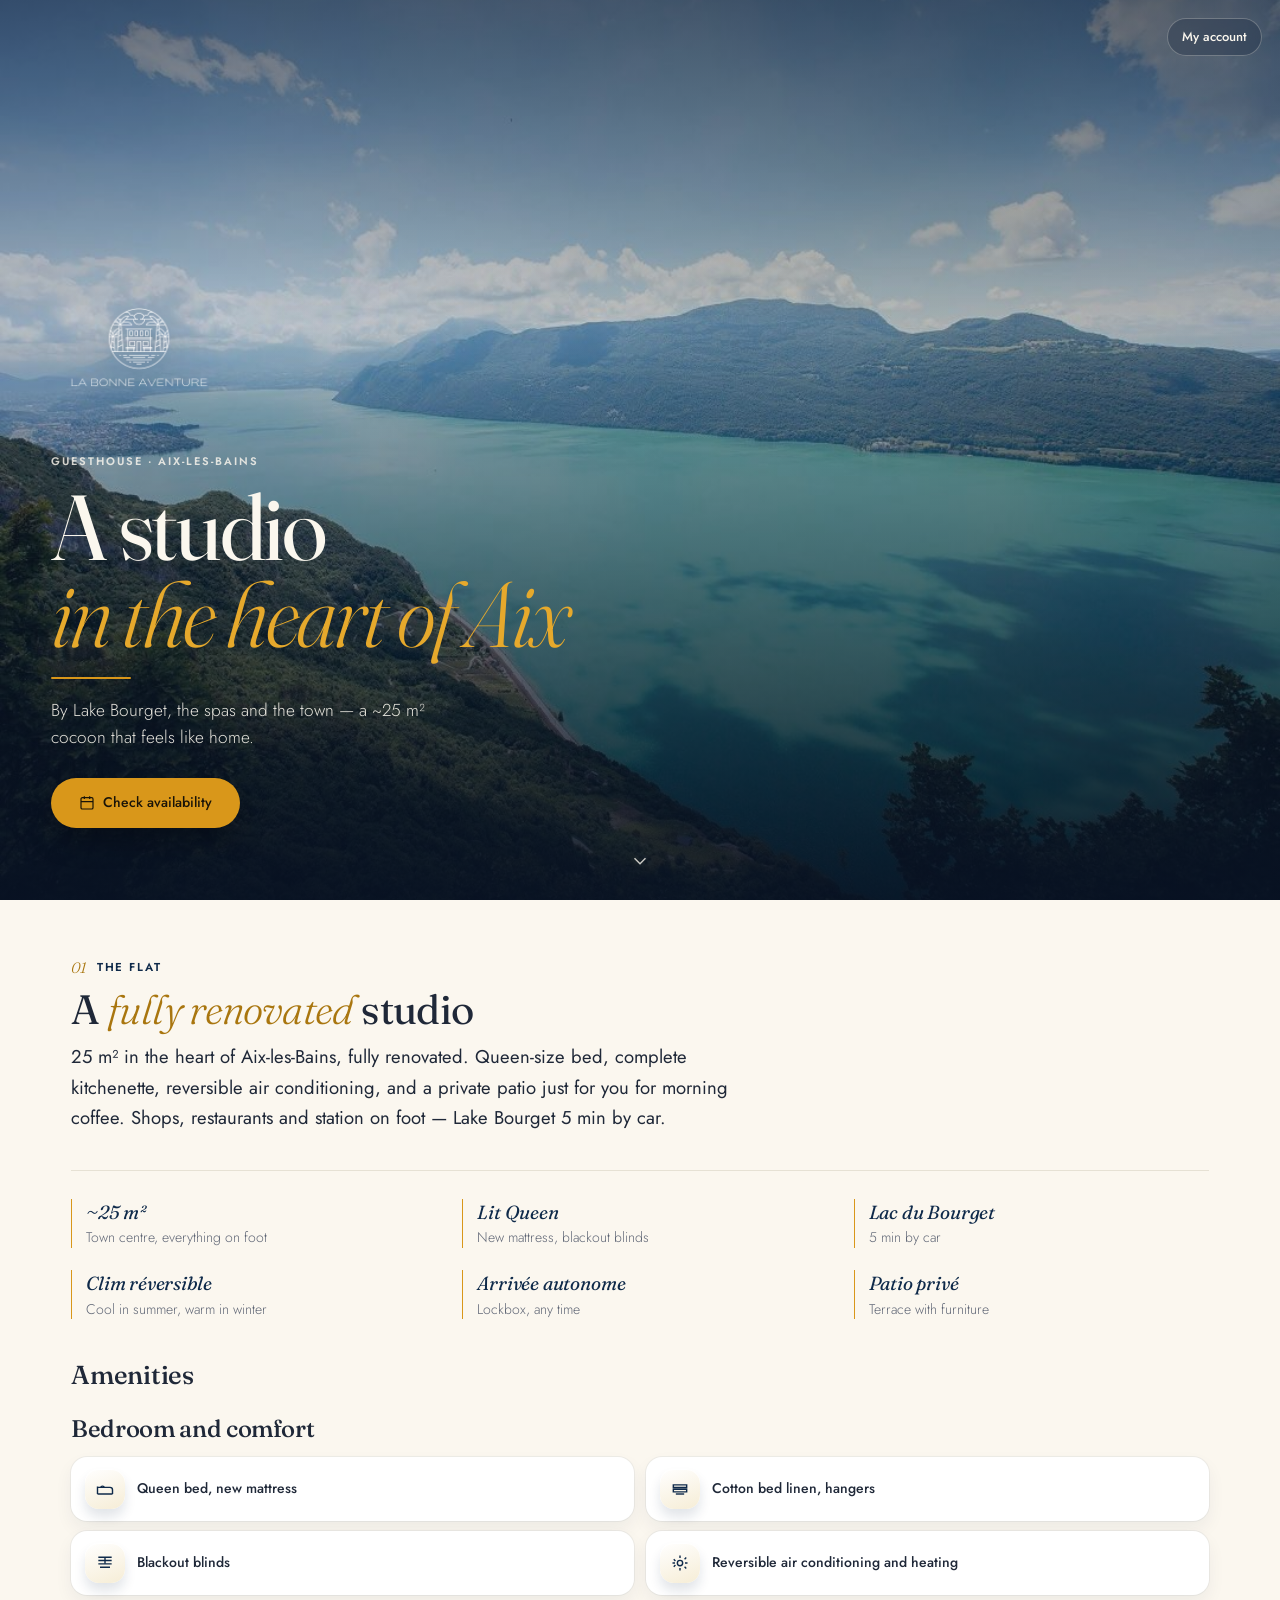
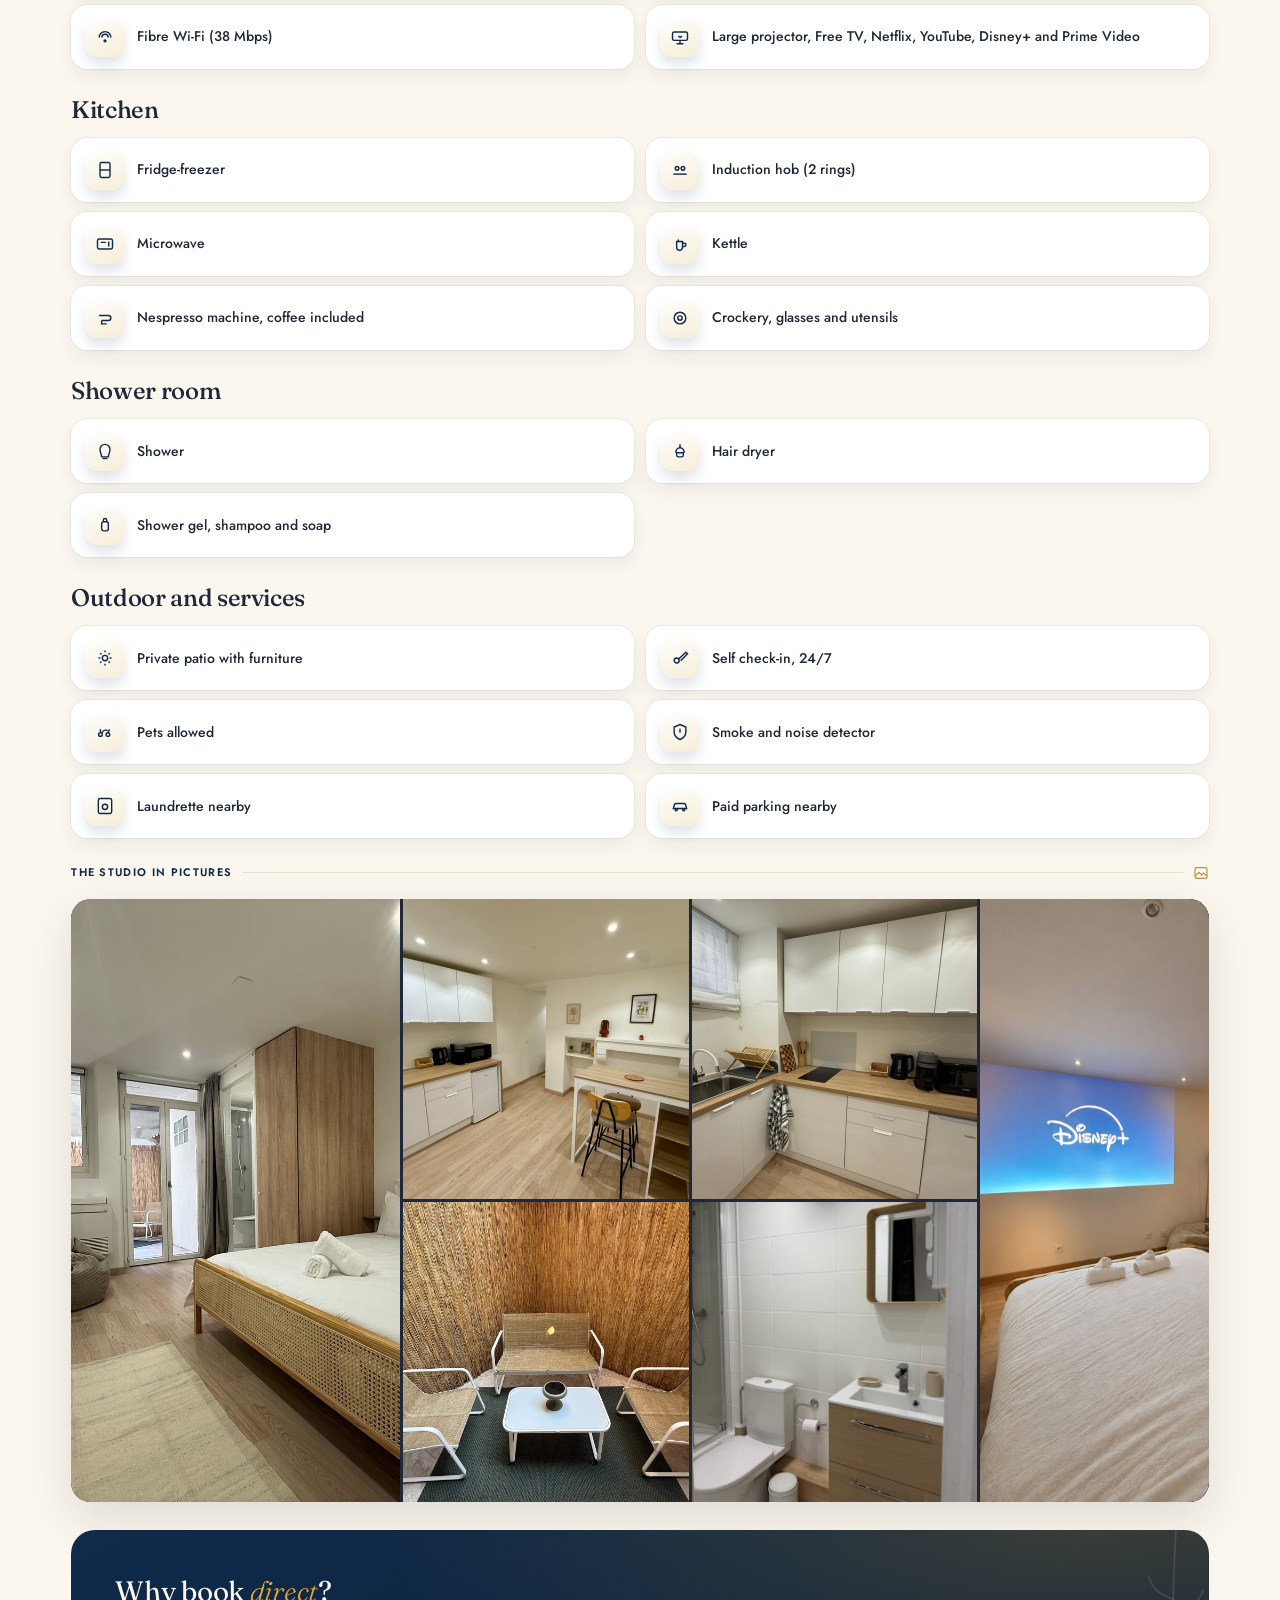
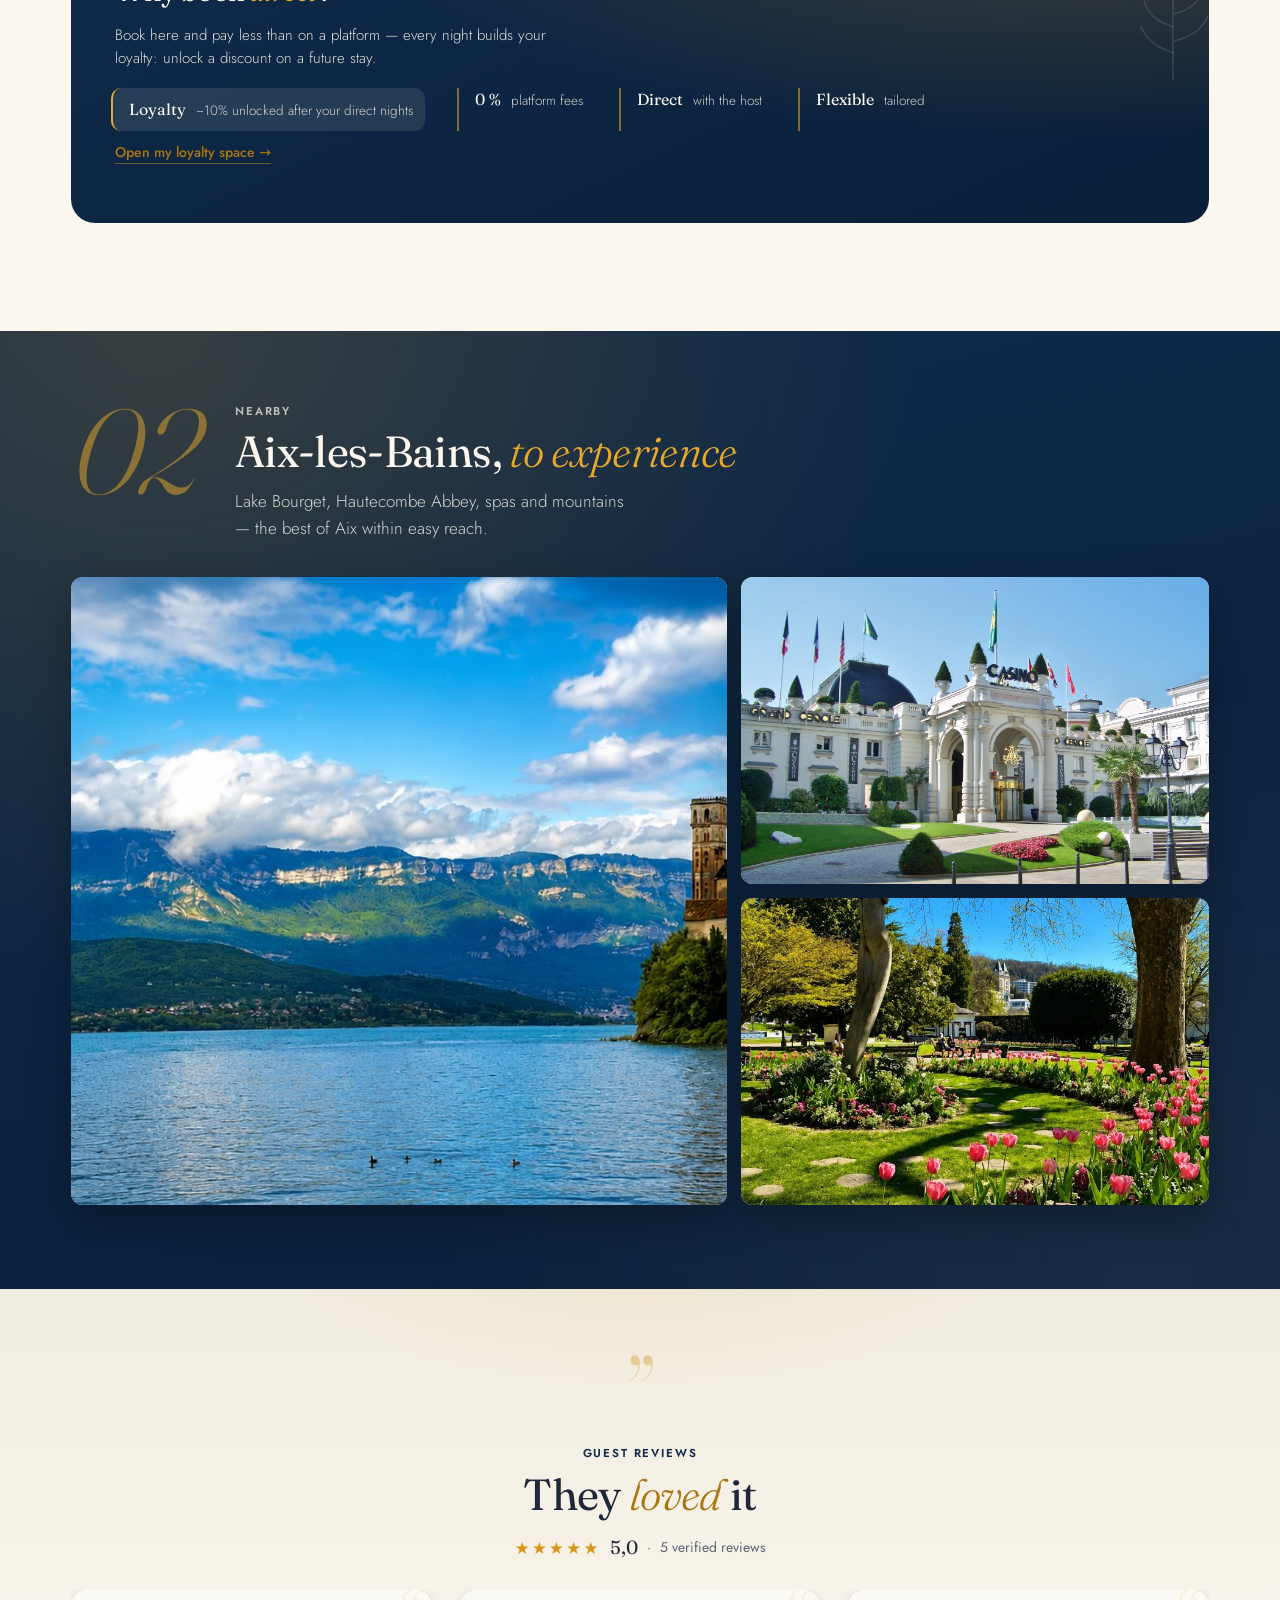
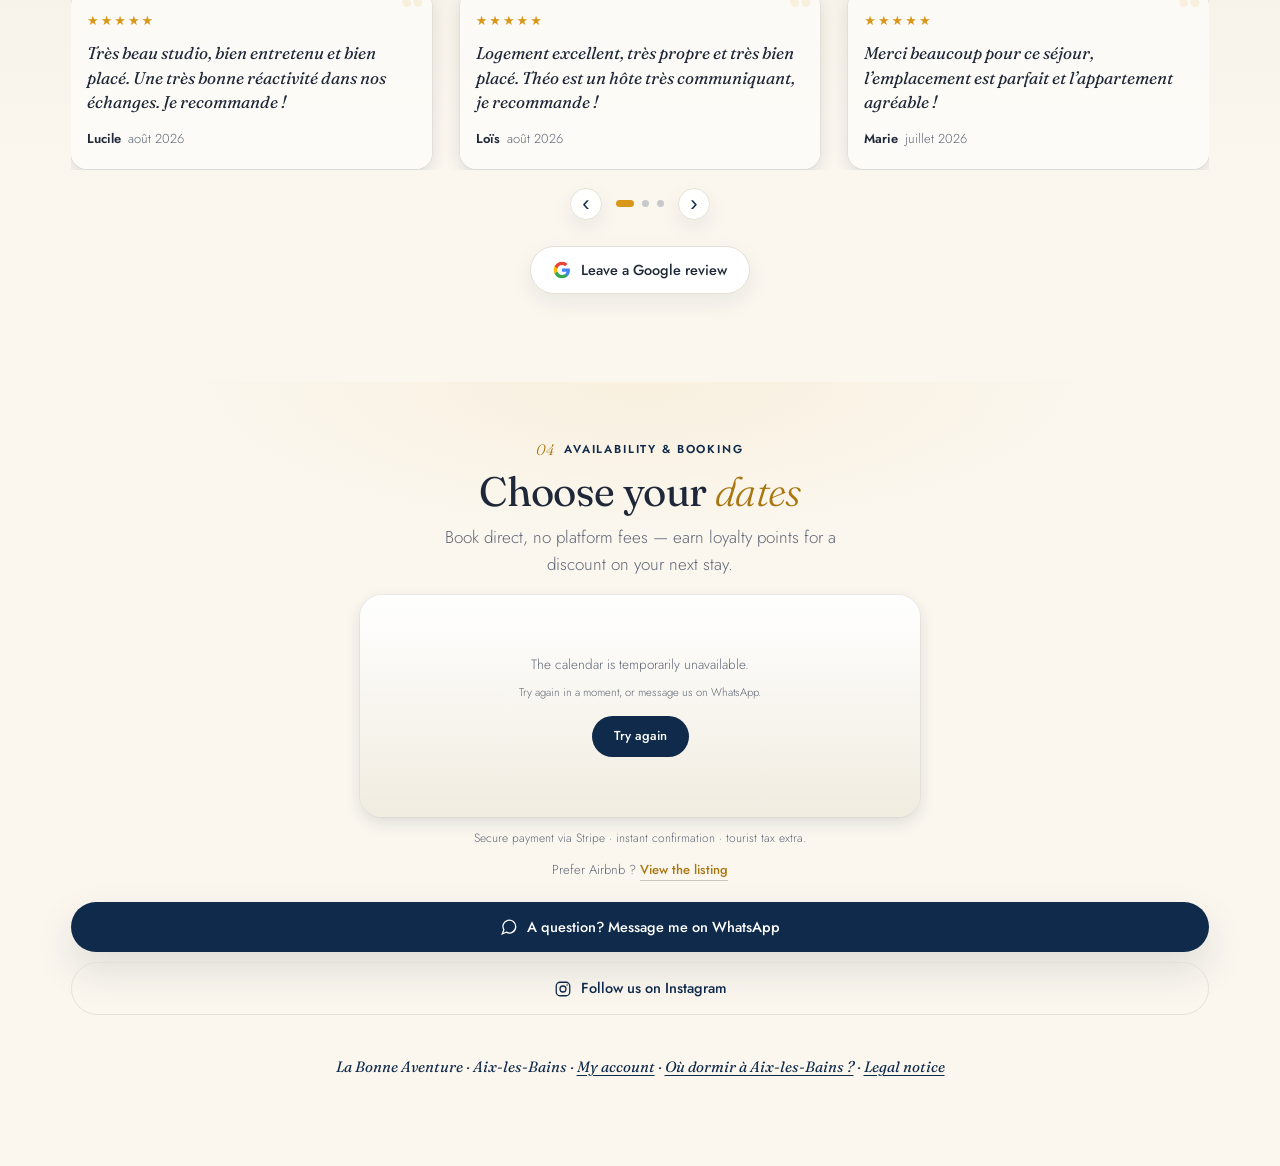
==== commit 77ff375e: "Ranger les équipements du studio par pièce Chambre, cuisine, salle d’eau et extérieur, avec une icôn" ====
--- a/index.html
+++ b/index.html
@@ -144,7 +144,7 @@
 <link href="https://fonts.googleapis.com/css2?family=Fraunces:ital,opsz,wght@0,9..144,300..600;1,9..144,300..500&family=Jost:wght@300;400;500;600&display=swap" rel="stylesheet">
 <link rel="icon" type="image/png" href="assets/favicon.png">
 <link rel="apple-touch-icon" href="assets/favicon.png">
-<link rel="stylesheet" href="assets/site.css?v=32">
+<link rel="stylesheet" href="assets/site.css?v=33">
 <link rel="stylesheet" href="assets/booking.css?v=10">
 <style>
   img.hero-logo{width:148px!important;height:148px!important;max-width:148px!important;max-height:148px!important;object-fit:contain!important}
@@ -203,20 +203,51 @@
         <!-- Équipements -->
         <div class="amenities reveal" style="--i:2">
           <h3 class="amenities-title" data-i18n="sec.amenities.h3">Équipements</h3>
-          <ul class="amenities-grid">
-            <li><i class="obj" aria-hidden="true"><svg viewBox="0 0 24 24" fill="none" stroke="currentColor" stroke-width="1.7"><path d="M12 3v3M12 18v3M4.5 7.5l2 2M17.5 16.5l2 2M3 12h3M18 12h3M4.5 16.5l2-2M17.5 7.5l2-2"/><circle cx="12" cy="12" r="3.2"/></svg></i><span data-i18n="amen.ac">Climatisation réversible</span></li>
-            <li><i class="obj" aria-hidden="true"><svg viewBox="0 0 24 24" fill="none" stroke="currentColor" stroke-width="1.7"><path d="M5 12.5a7 7 0 0114 0"/><path d="M8.2 12.5a3.8 3.8 0 017.6 0"/><circle cx="12" cy="16.5" r="1.1" fill="currentColor"/></svg></i><span data-i18n="amen.wifi">Wifi fibre 38 Mbps</span></li>
-            <li><i class="obj" aria-hidden="true"><svg viewBox="0 0 24 24" fill="none" stroke="currentColor" stroke-width="1.7"><path d="M4 10h16v8a2 2 0 01-2 2H6a2 2 0 01-2-2v-8zM8 10V7a4 4 0 018 0v3"/></svg></i><span data-i18n="amen.kitchen">Cuisine équipée</span></li>
-            <li><i class="obj" aria-hidden="true"><svg viewBox="0 0 24 24" fill="none" stroke="currentColor" stroke-width="1.7"><circle cx="12" cy="12" r="3.2"/><path d="M12 3v2.2M12 18.8V21M4.2 12H6.4M17.6 12H19.8M6.2 6.2l1.6 1.6M16.2 16.2l1.6 1.6M17.8 6.2l-1.6 1.6M7.8 16.2l-1.6 1.6"/></svg></i><span data-i18n="amen.patio">Patio privé avec mobilier</span></li>
-            <li><i class="obj" aria-hidden="true"><svg viewBox="0 0 24 24" fill="none" stroke="currentColor" stroke-width="1.7"><path d="M5 9h11a3 3 0 010 6H8"/><path d="M7 19h7M8 15v4"/></svg></i><span data-i18n="amen.coffee">Cafetière + café offert</span></li>
-            <li><i class="obj" aria-hidden="true"><svg viewBox="0 0 24 24" fill="none" stroke="currentColor" stroke-width="1.7"><rect x="6" y="3" width="12" height="18" rx="2"/><path d="M6 12h12"/></svg></i><span data-i18n="amen.fridge">Réfrigérateur + congélateur</span></li>
-            <li><i class="obj" aria-hidden="true"><svg viewBox="0 0 24 24" fill="none" stroke="currentColor" stroke-width="1.7"><path d="M6 10a6 6 0 0112 0c0 4-2 6-2 9H8c0-3-2-5-2-9z"/><path d="M9 21h6"/></svg></i><span data-i18n="amen.shower">Salle d'eau avec douche</span></li>
-            <li><i class="obj" aria-hidden="true"><svg viewBox="0 0 24 24" fill="none" stroke="currentColor" stroke-width="1.7"><path d="M7 14c0-3 2-6 5-6s5 3 5 6"/><path d="M8 14h8v3a2 2 0 01-2 2h-4a2 2 0 01-2-2v-3zM12 8V4"/></svg></i><span data-i18n="amen.hairdryer">Sèche-cheveux</span></li>
-            <li><i class="obj" aria-hidden="true"><svg viewBox="0 0 24 24" fill="none" stroke="currentColor" stroke-width="1.7"><circle cx="8" cy="15" r="3"/><path d="M10.5 13.2L19 5l2 2-8.2 8.2"/></svg></i><span data-i18n="amen.checkin">Arrivée autonome (boîte à clés)</span></li>
-            <li><i class="obj" aria-hidden="true"><svg viewBox="0 0 24 24" fill="none" stroke="currentColor" stroke-width="1.7"><circle cx="6.5" cy="15" r="2.2"/><circle cx="15.5" cy="15" r="2.2"/><path d="M8.5 13.2C9.6 10.2 12 9 15 10.2M6.5 12.8V8.5M15.5 12.8l2-4"/></svg></i><span data-i18n="amen.pets">Animaux acceptés</span></li>
-            <li><i class="obj" aria-hidden="true"><svg viewBox="0 0 24 24" fill="none" stroke="currentColor" stroke-width="1.7"><path d="M4 15h16l-1.2-4.2A2 2 0 0016.9 9H7.1a2 2 0 00-1.9 1.8L4 15z"/><circle cx="7.5" cy="16.5" r="1.3"/><circle cx="16.5" cy="16.5" r="1.3"/></svg></i><span data-i18n="amen.parking">Parking payant à proximité</span></li>
-            <li><i class="obj" aria-hidden="true"><svg viewBox="0 0 24 24" fill="none" stroke="currentColor" stroke-width="1.7"><path d="M12 3l7 3v6c0 4.2-2.8 7.2-7 9-4.2-1.8-7-4.8-7-9V6l7-3z"/><path d="M12 8v5"/></svg></i><span data-i18n="amen.smoke">Détecteur de fumée</span></li>
-          </ul>
+
+          <div class="amen-group">
+            <h4 data-i18n="amen.g.room">Chambre et confort</h4>
+            <ul class="amenities-grid">
+              <li><i class="obj" aria-hidden="true"><svg viewBox="0 0 24 24" fill="none" stroke="currentColor" stroke-width="1.7"><path d="M3 18V9M21 18v-5a3 3 0 00-3-3H3"/><path d="M3 18h18M7 10.5a2 2 0 114 0"/></svg></i><span data-i18n="amen.bed">Lit Queen, matelas neuf</span></li>
+              <li><i class="obj" aria-hidden="true"><svg viewBox="0 0 24 24" fill="none" stroke="currentColor" stroke-width="1.7"><path d="M4 7h16v3.2H4zM4 12.2h16v3.2H4z"/><path d="M7 18h10"/></svg></i><span data-i18n="amen.linen">Linge de lit en coton, cintres</span></li>
+              <li><i class="obj" aria-hidden="true"><svg viewBox="0 0 24 24" fill="none" stroke="currentColor" stroke-width="1.7"><path d="M4 5h16M4 9h16M4 13h16M6 17h12"/><path d="M12 5v8"/></svg></i><span data-i18n="amen.blinds">Stores occultants</span></li>
+              <li><i class="obj" aria-hidden="true"><svg viewBox="0 0 24 24" fill="none" stroke="currentColor" stroke-width="1.7"><path d="M12 3v3M12 18v3M4.5 7.5l2 2M17.5 16.5l2 2M3 12h3M18 12h3M4.5 16.5l2-2M17.5 7.5l2-2"/><circle cx="12" cy="12" r="3.2"/></svg></i><span data-i18n="amen.ac">Clim et chauffage réversibles</span></li>
+              <li><i class="obj" aria-hidden="true"><svg viewBox="0 0 24 24" fill="none" stroke="currentColor" stroke-width="1.7"><path d="M5 12.5a7 7 0 0114 0"/><path d="M8.2 12.5a3.8 3.8 0 017.6 0"/><circle cx="12" cy="16.5" r="1.1" fill="currentColor"/></svg></i><span data-i18n="amen.wifi">Wi-Fi fibre (38 Mbps)</span></li>
+              <li><i class="obj" aria-hidden="true"><svg viewBox="0 0 24 24" fill="none" stroke="currentColor" stroke-width="1.7"><rect x="3" y="6" width="18" height="10" rx="2"/><path d="M8 20h8M12 16v4"/><path d="M10 11l2.2 1.4L14.5 11"/></svg></i><span data-i18n="amen.screen">Vidéoprojecteur grand écran, Free TV, Netflix, YouTube, Disney+ et Prime Video</span></li>
+            </ul>
+          </div>
+
+          <div class="amen-group">
+            <h4 data-i18n="amen.g.kitchen">Cuisine</h4>
+            <ul class="amenities-grid">
+              <li><i class="obj" aria-hidden="true"><svg viewBox="0 0 24 24" fill="none" stroke="currentColor" stroke-width="1.7"><rect x="6" y="3" width="12" height="18" rx="2"/><path d="M6 12h12"/></svg></i><span data-i18n="amen.fridge">Réfrigérateur-congélateur</span></li>
+              <li><i class="obj" aria-hidden="true"><svg viewBox="0 0 24 24" fill="none" stroke="currentColor" stroke-width="1.7"><circle cx="8.5" cy="10" r="2.2"/><circle cx="15.5" cy="10" r="2.2"/><path d="M4 17h16"/></svg></i><span data-i18n="amen.hob">Plaques à induction (2 feux)</span></li>
+              <li><i class="obj" aria-hidden="true"><svg viewBox="0 0 24 24" fill="none" stroke="currentColor" stroke-width="1.7"><rect x="3" y="6" width="18" height="12" rx="2"/><path d="M7 10h6M16.5 9v6"/></svg></i><span data-i18n="amen.micro">Micro-ondes</span></li>
+              <li><i class="obj" aria-hidden="true"><svg viewBox="0 0 24 24" fill="none" stroke="currentColor" stroke-width="1.7"><path d="M8 9h7v7a3.5 3.5 0 01-7 0V9z"/><path d="M15 11h2.2a2 2 0 010 4H15"/><path d="M10 6.5V9"/></svg></i><span data-i18n="amen.kettle">Bouilloire</span></li>
+              <li><i class="obj" aria-hidden="true"><svg viewBox="0 0 24 24" fill="none" stroke="currentColor" stroke-width="1.7"><path d="M5 9h11a3 3 0 010 6H8"/><path d="M7 19h7M8 15v4"/></svg></i><span data-i18n="amen.coffee">Cafetière Nespresso, café offert</span></li>
+              <li><i class="obj" aria-hidden="true"><svg viewBox="0 0 24 24" fill="none" stroke="currentColor" stroke-width="1.7"><circle cx="12" cy="12" r="7"/><circle cx="12" cy="12" r="2.6"/></svg></i><span data-i18n="amen.dishes">Vaisselle, verres et ustensiles</span></li>
+            </ul>
+          </div>
+
+          <div class="amen-group">
+            <h4 data-i18n="amen.g.bath">Salle d'eau</h4>
+            <ul class="amenities-grid">
+              <li><i class="obj" aria-hidden="true"><svg viewBox="0 0 24 24" fill="none" stroke="currentColor" stroke-width="1.7"><path d="M6 10a6 6 0 0112 0c0 4-2 6-2 9H8c0-3-2-5-2-9z"/><path d="M9 21h6"/></svg></i><span data-i18n="amen.shower">Douche</span></li>
+              <li><i class="obj" aria-hidden="true"><svg viewBox="0 0 24 24" fill="none" stroke="currentColor" stroke-width="1.7"><path d="M7 14c0-3 2-6 5-6s5 3 5 6"/><path d="M8 14h8v3a2 2 0 01-2 2h-4a2 2 0 01-2-2v-3zM12 8V4"/></svg></i><span data-i18n="amen.hairdryer">Sèche-cheveux</span></li>
+              <li><i class="obj" aria-hidden="true"><svg viewBox="0 0 24 24" fill="none" stroke="currentColor" stroke-width="1.7"><rect x="8" y="8" width="8" height="11" rx="2.5"/><path d="M10 8V6.2a2 2 0 014 0V8"/></svg></i><span data-i18n="amen.soap">Gel douche, shampoing et savon</span></li>
+            </ul>
+          </div>
+
+          <div class="amen-group">
+            <h4 data-i18n="amen.g.out">Extérieur et services</h4>
+            <ul class="amenities-grid">
+              <li><i class="obj" aria-hidden="true"><svg viewBox="0 0 24 24" fill="none" stroke="currentColor" stroke-width="1.7"><circle cx="12" cy="12" r="3.2"/><path d="M12 3v2.2M12 18.8V21M4.2 12H6.4M17.6 12H19.8M6.2 6.2l1.6 1.6M16.2 16.2l1.6 1.6M17.8 6.2l-1.6 1.6M7.8 16.2l-1.6 1.6"/></svg></i><span data-i18n="amen.patio">Patio privé avec mobilier</span></li>
+              <li><i class="obj" aria-hidden="true"><svg viewBox="0 0 24 24" fill="none" stroke="currentColor" stroke-width="1.7"><circle cx="8" cy="15" r="3"/><path d="M10.5 13.2L19 5l2 2-8.2 8.2"/></svg></i><span data-i18n="amen.checkin">Arrivée autonome, 24 h/24</span></li>
+              <li><i class="obj" aria-hidden="true"><svg viewBox="0 0 24 24" fill="none" stroke="currentColor" stroke-width="1.7"><circle cx="6.5" cy="15" r="2.2"/><circle cx="15.5" cy="15" r="2.2"/><path d="M8.5 13.2C9.6 10.2 12 9 15 10.2M6.5 12.8V8.5M15.5 12.8l2-4"/></svg></i><span data-i18n="amen.pets">Animaux acceptés</span></li>
+              <li><i class="obj" aria-hidden="true"><svg viewBox="0 0 24 24" fill="none" stroke="currentColor" stroke-width="1.7"><path d="M12 3l7 3v6c0 4.2-2.8 7.2-7 9-4.2-1.8-7-4.8-7-9V6l7-3z"/><path d="M12 8v5"/></svg></i><span data-i18n="amen.smoke">Détecteur de fumée et de bruit</span></li>
+              <li><i class="obj" aria-hidden="true"><svg viewBox="0 0 24 24" fill="none" stroke="currentColor" stroke-width="1.7"><rect x="4" y="3" width="16" height="18" rx="2"/><circle cx="12" cy="13" r="3.2"/><path d="M8 6.5h.01M11 6.5h.01"/></svg></i><span data-i18n="amen.laundry">Laverie automatique à proximité</span></li>
+              <li><i class="obj" aria-hidden="true"><svg viewBox="0 0 24 24" fill="none" stroke="currentColor" stroke-width="1.7"><path d="M4 15h16l-1.2-4.2A2 2 0 0016.9 9H7.1a2 2 0 00-1.9 1.8L4 15z"/><circle cx="7.5" cy="16.5" r="1.3"/><circle cx="16.5" cy="16.5" r="1.3"/></svg></i><span data-i18n="amen.parking">Parking payant à proximité</span></li>
+            </ul>
+          </div>
         </div>
 
         <!-- Galerie du studio (s'affiche dès que des photos studio-*.jpg sont déposées) -->
@@ -360,7 +391,7 @@
 
 </div>
 
-<script src="assets/i18n.js?v=15"></script>
+<script src="assets/i18n.js?v=16"></script>
 <script src="assets/reveal.js" defer></script>
 <script src="assets/gallery.js?v=5" defer></script>
 <script src="assets/reviews.js?v=2" defer></script>
--- a/assets/site.css
+++ b/assets/site.css
@@ -320,15 +320,20 @@
 }
 .amenities-grid{
   list-style:none;margin:0;padding:0;
-  display:grid;grid-template-columns:1fr 1fr;gap:8px 12px;
+  display:grid;grid-template-columns:1fr;gap:8px;
+}
+.amen-group{margin:0 0 22px}
+.amen-group h4{
+  font-family:'Fraunces',serif;font-weight:500;font-size:22px;color:var(--ink);
+  margin:0 0 10px;letter-spacing:-.015em;
 }
 .amenities-grid li{
-  font-family:'Jost',sans-serif;font-size:13.5px;font-weight:500;color:var(--ink);
-  padding:14px 12px 12px;border-radius:18px;
+  font-family:'Jost',sans-serif;font-size:14px;font-weight:500;color:var(--ink);
+  padding:12px 14px;border-radius:16px;
   background:#fff;
-  box-shadow:0 0 0 1px rgba(15,42,74,.05), 0 10px 22px rgba(15,42,74,.08);
-  display:flex;flex-direction:column;align-items:flex-start;gap:10px;
-  line-height:1.3;min-height:92px;
+  box-shadow:0 0 0 1px rgba(15,42,74,.05), 0 8px 18px rgba(15,42,74,.06);
+  display:flex;flex-direction:row;align-items:center;gap:12px;
+  line-height:1.35;
 }
 .amenities-grid .obj{
   width:40px;height:40px;border-radius:14px;flex:0 0 auto;
@@ -345,8 +350,9 @@
 .amenities-grid li:hover{transform:translateY(-3px)}
 .amenities-grid li:hover .obj{animation:none;transform:translateY(-2px) scale(1.06)}
 @media (min-width:760px){
-  .amenities-grid{grid-template-columns:repeat(3,1fr);gap:10px 14px}
+  .amenities-grid{grid-template-columns:1fr 1fr;gap:10px 12px}
   .amenities-title{font-size:26px}
+  .amen-group h4{font-size:24px}
 }
 
 /* ---------- Bloc « pourquoi réserver en direct » ---------- */
--- a/assets/booking.css
+++ b/assets/booking.css
@@ -107,8 +107,39 @@
 .bw-modal-recap span{color:var(--ink-soft)}
 .bw-modal-recap b{font-family:'Fraunces',serif;font-weight:500;color:var(--ink);font-size:15px}
 .bw-modal-msg{font-size:13px;color:var(--ink-soft);font-weight:300;line-height:1.55;margin:0 0 20px}
+.shop-intro{margin:0 0 26px;max-width:40rem}
+.shop-intro h2{font-size:clamp(36px,7vw,52px);line-height:1.05;letter-spacing:-.02em}
+.shop-intro .lede{max-width:36em;margin-bottom:0}
 .shop-sections{display:flex;flex-direction:column;gap:28px}
-.shop-section-head{margin:0 0 12px}
+.shop-section-head{display:flex;align-items:flex-start;gap:12px;margin:0 0 14px}
+.shop-section-ic{
+  flex:0 0 auto;width:46px;height:46px;border-radius:16px;
+  display:flex;align-items:center;justify-content:center;
+  color:var(--green,#0f2a4a);
+  background:linear-gradient(160deg,#fff 0%,#f6edd6 100%);
+  box-shadow:inset 0 1px 0 #fff, 0 8px 14px rgba(15,42,74,.1);
+}
+.shop-section-ic svg{width:22px;height:22px}
+.page-doc .shop-item{
+  background:#fff;
+  box-shadow:0 0 0 1px rgba(15,42,74,.05), 0 12px 28px rgba(15,42,74,.08);
+  overflow:visible;
+}
+.page-doc .shop-ic{
+  width:58px;height:58px;flex:0 0 58px;border-radius:18px;
+  color:var(--green,#0f2a4a);
+  background:linear-gradient(160deg,#fff 0%,#f6edd6 100%);
+  box-shadow:inset 0 1px 0 #fff, 0 8px 14px rgba(15,42,74,.12);
+}
+.page-doc .shop-ic svg{width:26px;height:26px}
+.page-doc .shop-ic-early{color:var(--gold-deep,#a9760f);background:linear-gradient(160deg,#fff 0%,#f8e7c4 100%)}
+.page-doc .shop-ic-late{color:var(--green,#0f2a4a);background:linear-gradient(160deg,#fff 0%,#e4eaf3 100%)}
+.page-doc .shop-ic-cure{color:#3d6b4f;background:linear-gradient(160deg,#fff 0%,#e5f0e6 100%)}
+.page-doc .shop-ic-pack{color:var(--gold-deep,#a9760f);background:linear-gradient(160deg,#fff8ec 0%,#f3e2b8 100%)}
+.page-doc .shop-buy{
+  background:var(--gold,#d9971a);color:#1a1408;font-weight:600;
+  border-radius:999px;box-shadow:0 8px 18px rgba(217,151,26,.32);
+}
 .shop-section-title{
   margin:0;font-family:'Fraunces',serif;font-weight:500;font-size:22px;
   color:var(--ink,#1a1408);letter-spacing:-.01em;
@@ -143,9 +174,11 @@
   background:linear-gradient(120deg,transparent 40%,rgba(255,255,255,.55) 50%,transparent 60%);
   background-size:220% 100%;animation:shopShine 4.5s ease-in-out infinite;
 }
+.shop-item-pack{overflow:hidden}
 .shop-item-pack .shop-ic{
-  background:rgba(217,151,26,.2);color:var(--gold-deep,#a9760f);
-  box-shadow:inset 0 0 0 1px rgba(217,151,26,.25);
+  background:linear-gradient(160deg,#fff8ec 0%,#f3e2b8 100%);
+  color:var(--gold-deep,#a9760f);
+  box-shadow:inset 0 1px 0 #fff, 0 8px 14px rgba(169,118,15,.18);
 }
 .shop-item-pack h3{font-size:21px;color:var(--green-deep,#0f2a4a)}
 .shop-item-pack .shop-buy{
@@ -182,8 +215,8 @@
   .shop-item{padding:18px 16px}
   .shop-item-pack{padding:20px 16px 18px}
   .shop-top{gap:10px}
-  .shop-ic{width:38px;height:38px;flex:0 0 38px;border-radius:10px}
-  .shop-ic svg{width:20px;height:20px}
+  .shop-ic{width:52px;height:52px;flex:0 0 52px;border-radius:16px}
+  .shop-ic svg{width:24px;height:24px}
   .shop-item h3{font-size:17px;line-height:1.25}
   .shop-item-pack h3{font-size:19px}
   .shop-foot{flex-direction:column;align-items:stretch;gap:12px}
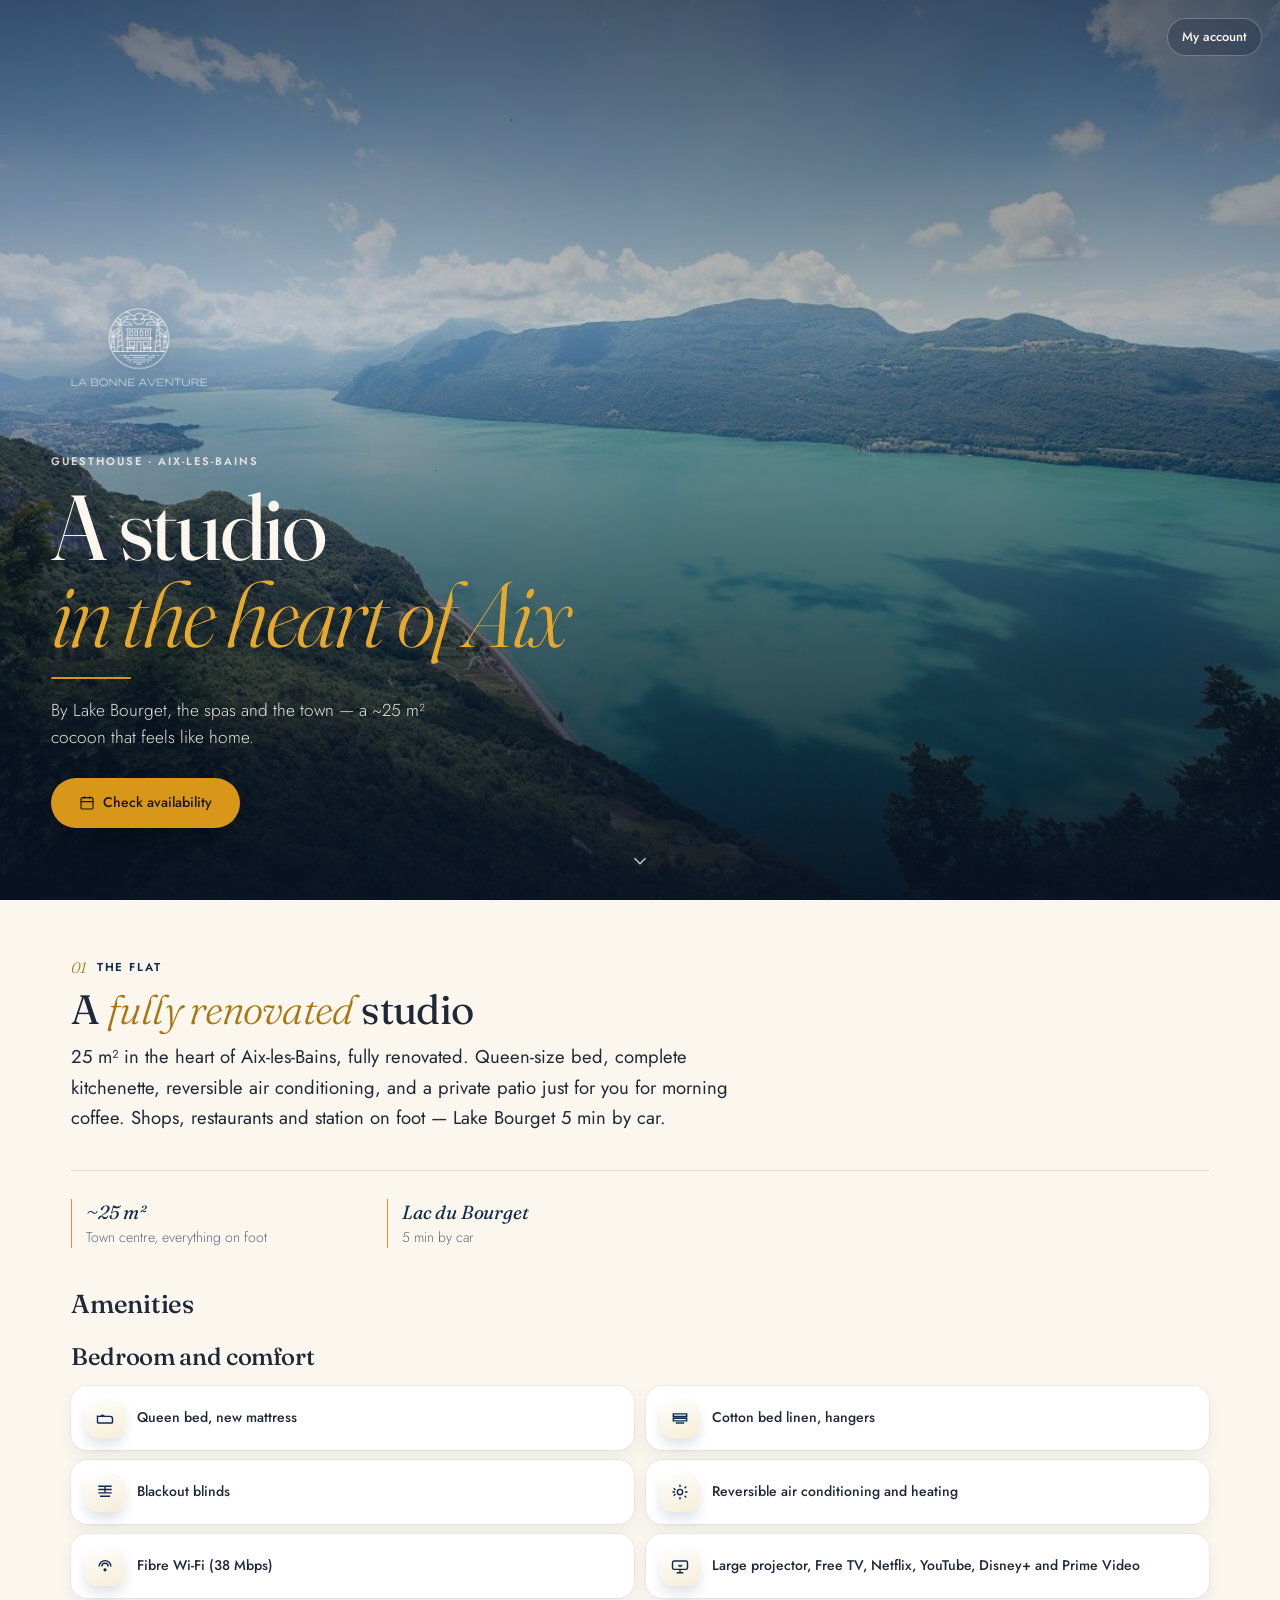
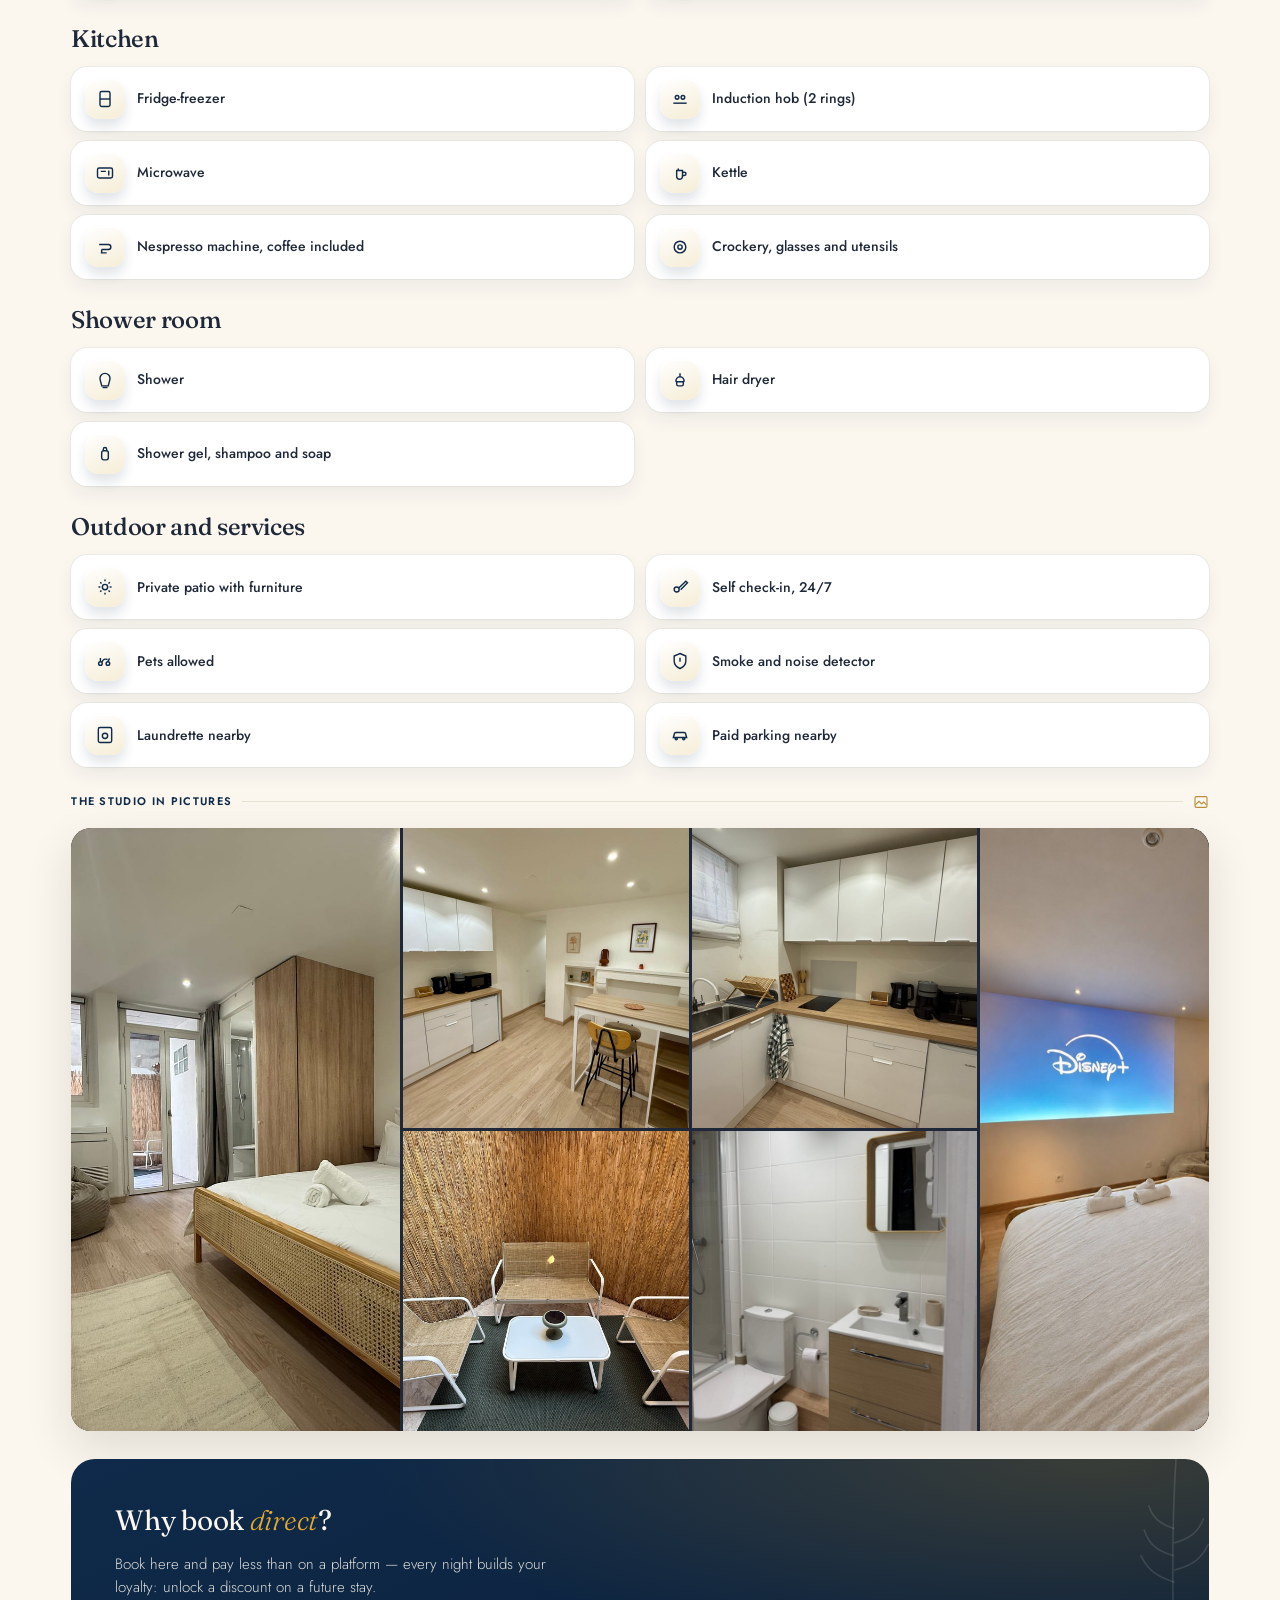
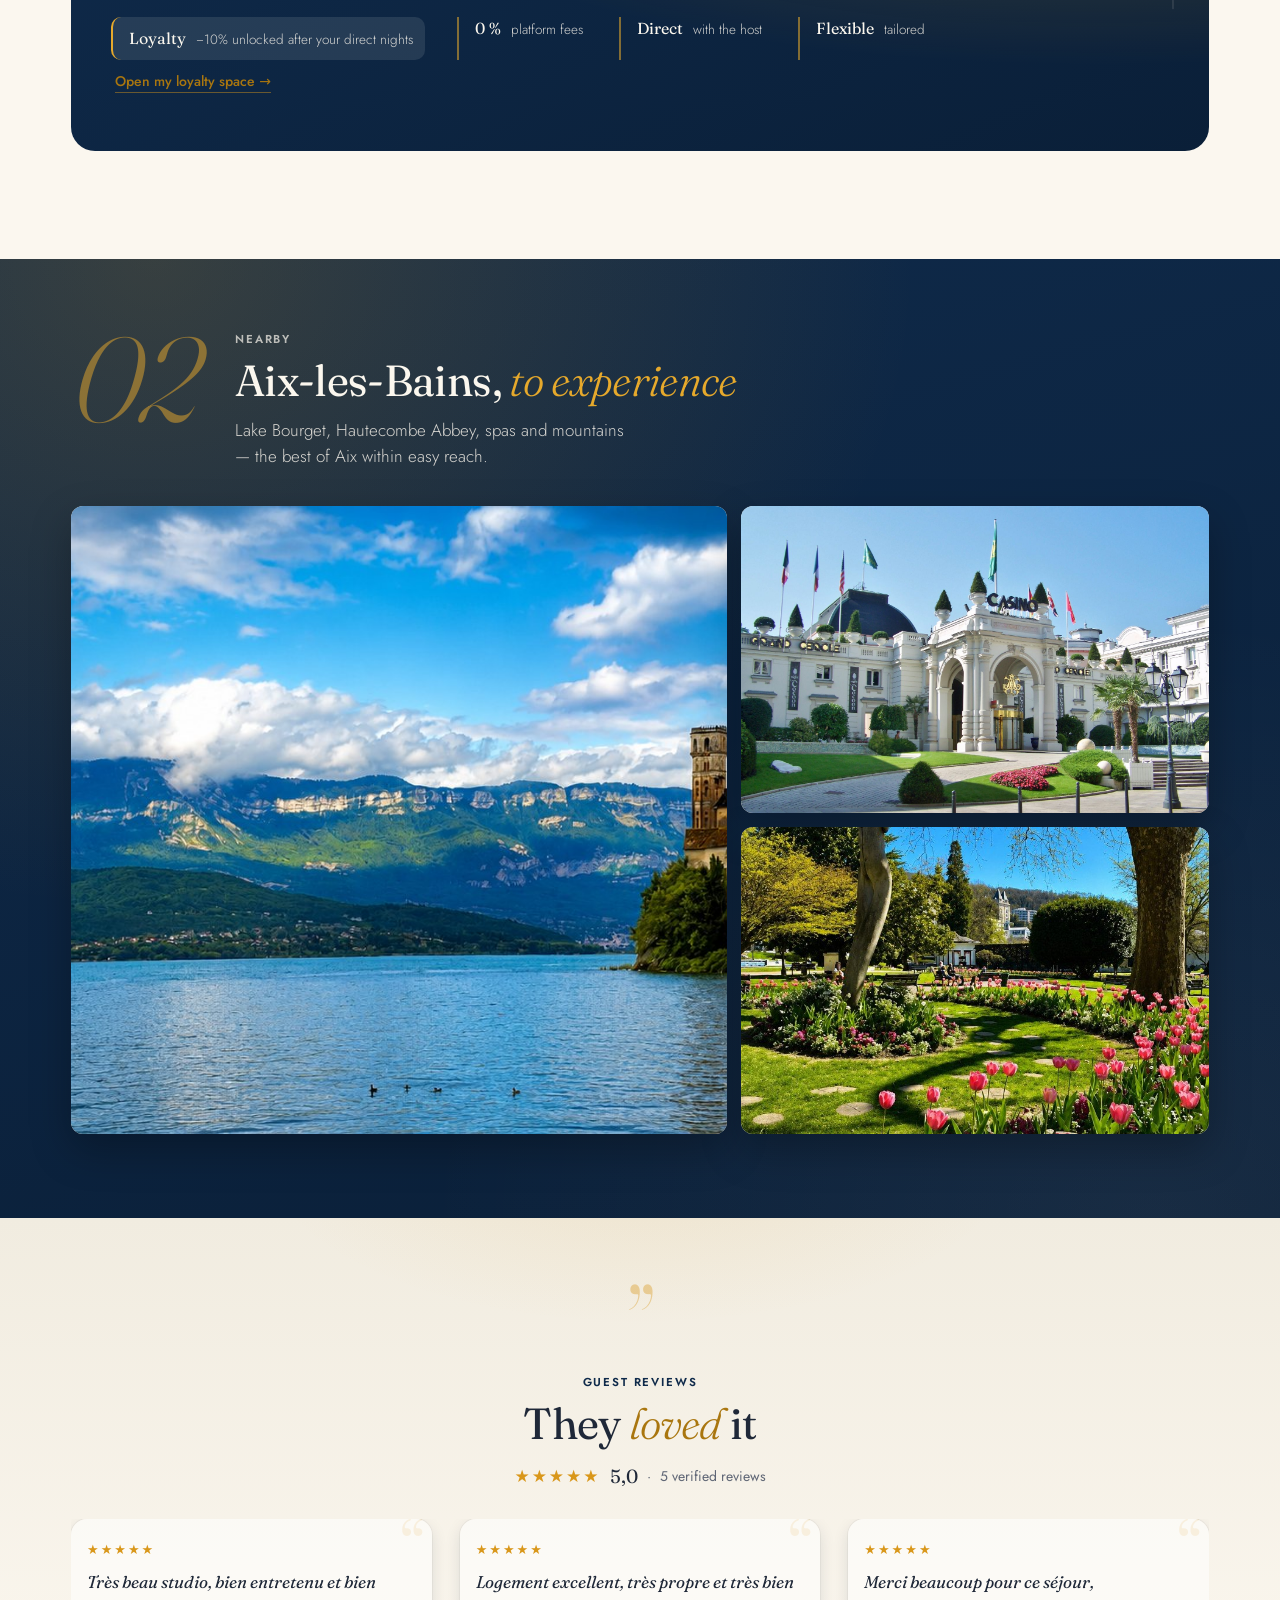
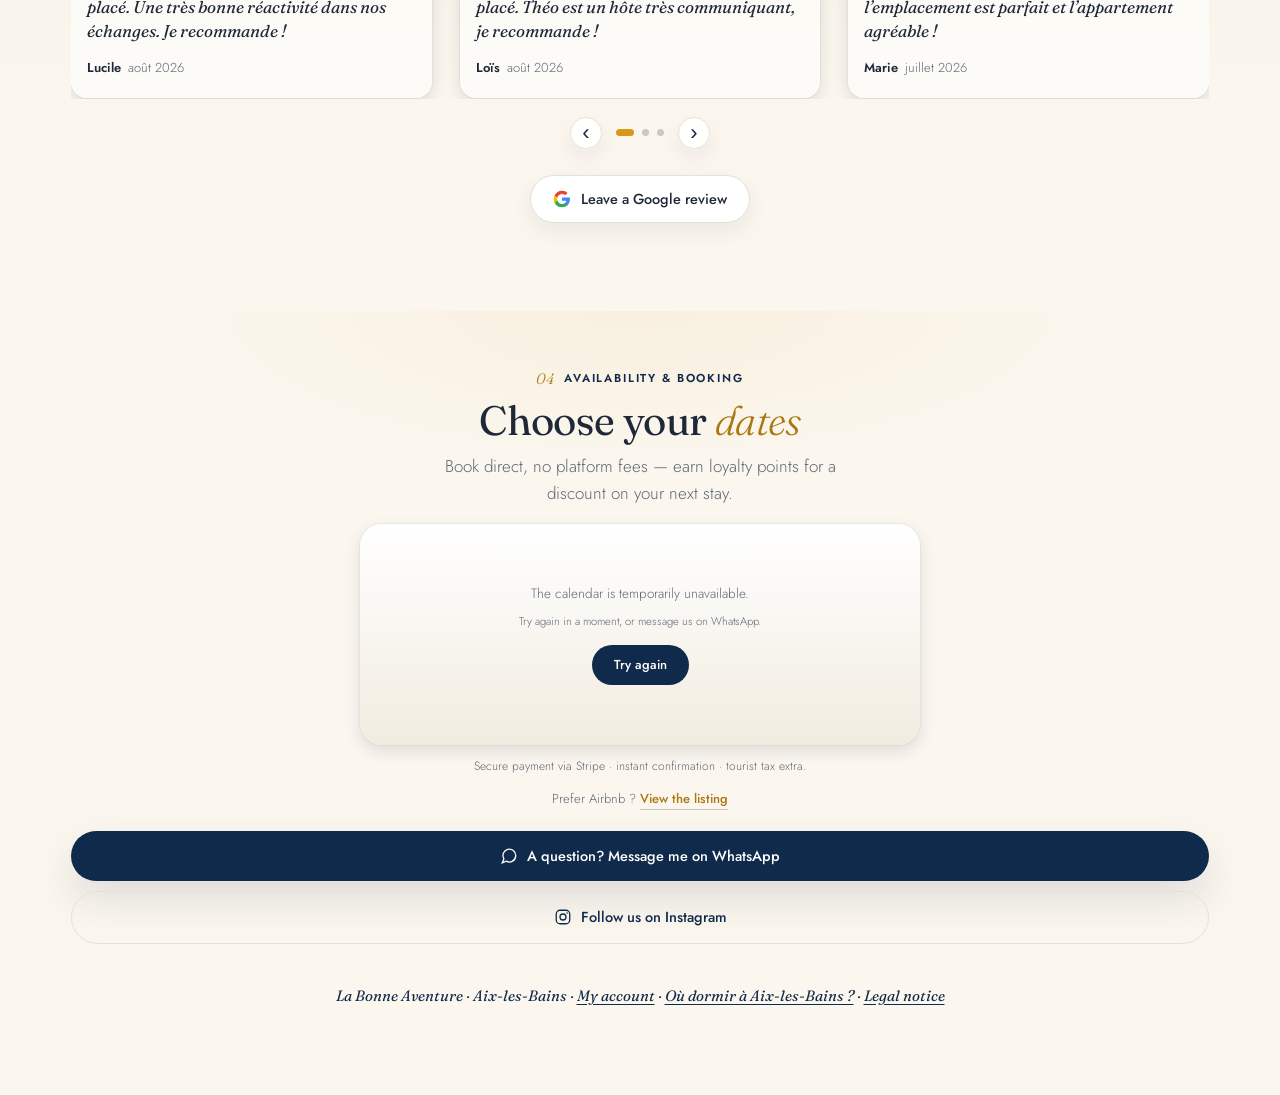
==== commit 766c1574: "Retirer les faits qui répètent les équipements Au-dessus de la liste, il ne reste que la surface et " ====
--- a/index.html
+++ b/index.html
@@ -144,7 +144,7 @@
 <link href="https://fonts.googleapis.com/css2?family=Fraunces:ital,opsz,wght@0,9..144,300..600;1,9..144,300..500&family=Jost:wght@300;400;500;600&display=swap" rel="stylesheet">
 <link rel="icon" type="image/png" href="assets/favicon.png">
 <link rel="apple-touch-icon" href="assets/favicon.png">
-<link rel="stylesheet" href="assets/site.css?v=33">
+<link rel="stylesheet" href="assets/site.css?v=34">
 <link rel="stylesheet" href="assets/booking.css?v=10">
 <style>
   img.hero-logo{width:148px!important;height:148px!important;max-width:148px!important;max-height:148px!important;object-fit:contain!important}
@@ -191,13 +191,9 @@
         <h2 class="reveal" style="--i:0" data-i18n-html="sec.logement.h2">Un studio <span class="it">entièrement rénové</span></h2>
         <p class="pull reveal" style="--i:0" data-i18n="sec.logement.pull">25 m² en plein hypercentre d'Aix-les-Bains, refait à neuf. Lit queen size, kitchenette complète, clim réversible, et un patio privé rien qu'à vous pour le café du matin. Commerces, restaurants et gare à pied — le lac du Bourget à 5 min en voiture.</p>
 
-        <ul class="facts reveal" style="--i:1">
+        <ul class="facts facts-place reveal" style="--i:1">
           <li><b>~25 m²</b> <span data-i18n="fact.m2">Hypercentre, à pied de tout</span></li>
-          <li><b>Lit Queen</b> <span data-i18n="fact.bed">Matelas neuf, stores occultants</span></li>
           <li><b>Lac du Bourget</b> <span data-i18n="fact.lake">À 5 min en voiture</span></li>
-          <li><b>Clim réversible</b> <span data-i18n="fact.ac">Frais l'été, chaud l'hiver</span></li>
-          <li><b>Arrivée autonome</b> <span data-i18n="fact.checkin">Boîte à clés 24h/24</span></li>
-          <li><b>Patio privé</b> <span data-i18n="fact.extras">Terrasse avec mobilier</span></li>
         </ul>
 
         <!-- Équipements -->
--- a/assets/site.css
+++ b/assets/site.css
@@ -986,6 +986,7 @@
   .page-doc .pull{font-size:18.5px;max-width:62ch;line-height:1.65}
   .page-doc .pull .drop{font-size:64px;padding:4px 12px 0 0}
   .page-doc .facts{grid-template-columns:repeat(3,1fr);gap:22px 36px;padding:28px 0 8px;margin:36px 0 14px}
+  .page-doc .facts.facts-place{grid-template-columns:repeat(2,minmax(0,280px))}
   .page-doc .facts li{font-size:14px}
   .page-doc .facts b{font-size:19px}
   .page-doc .amen{grid-template-columns:repeat(3,1fr);gap:16px}
